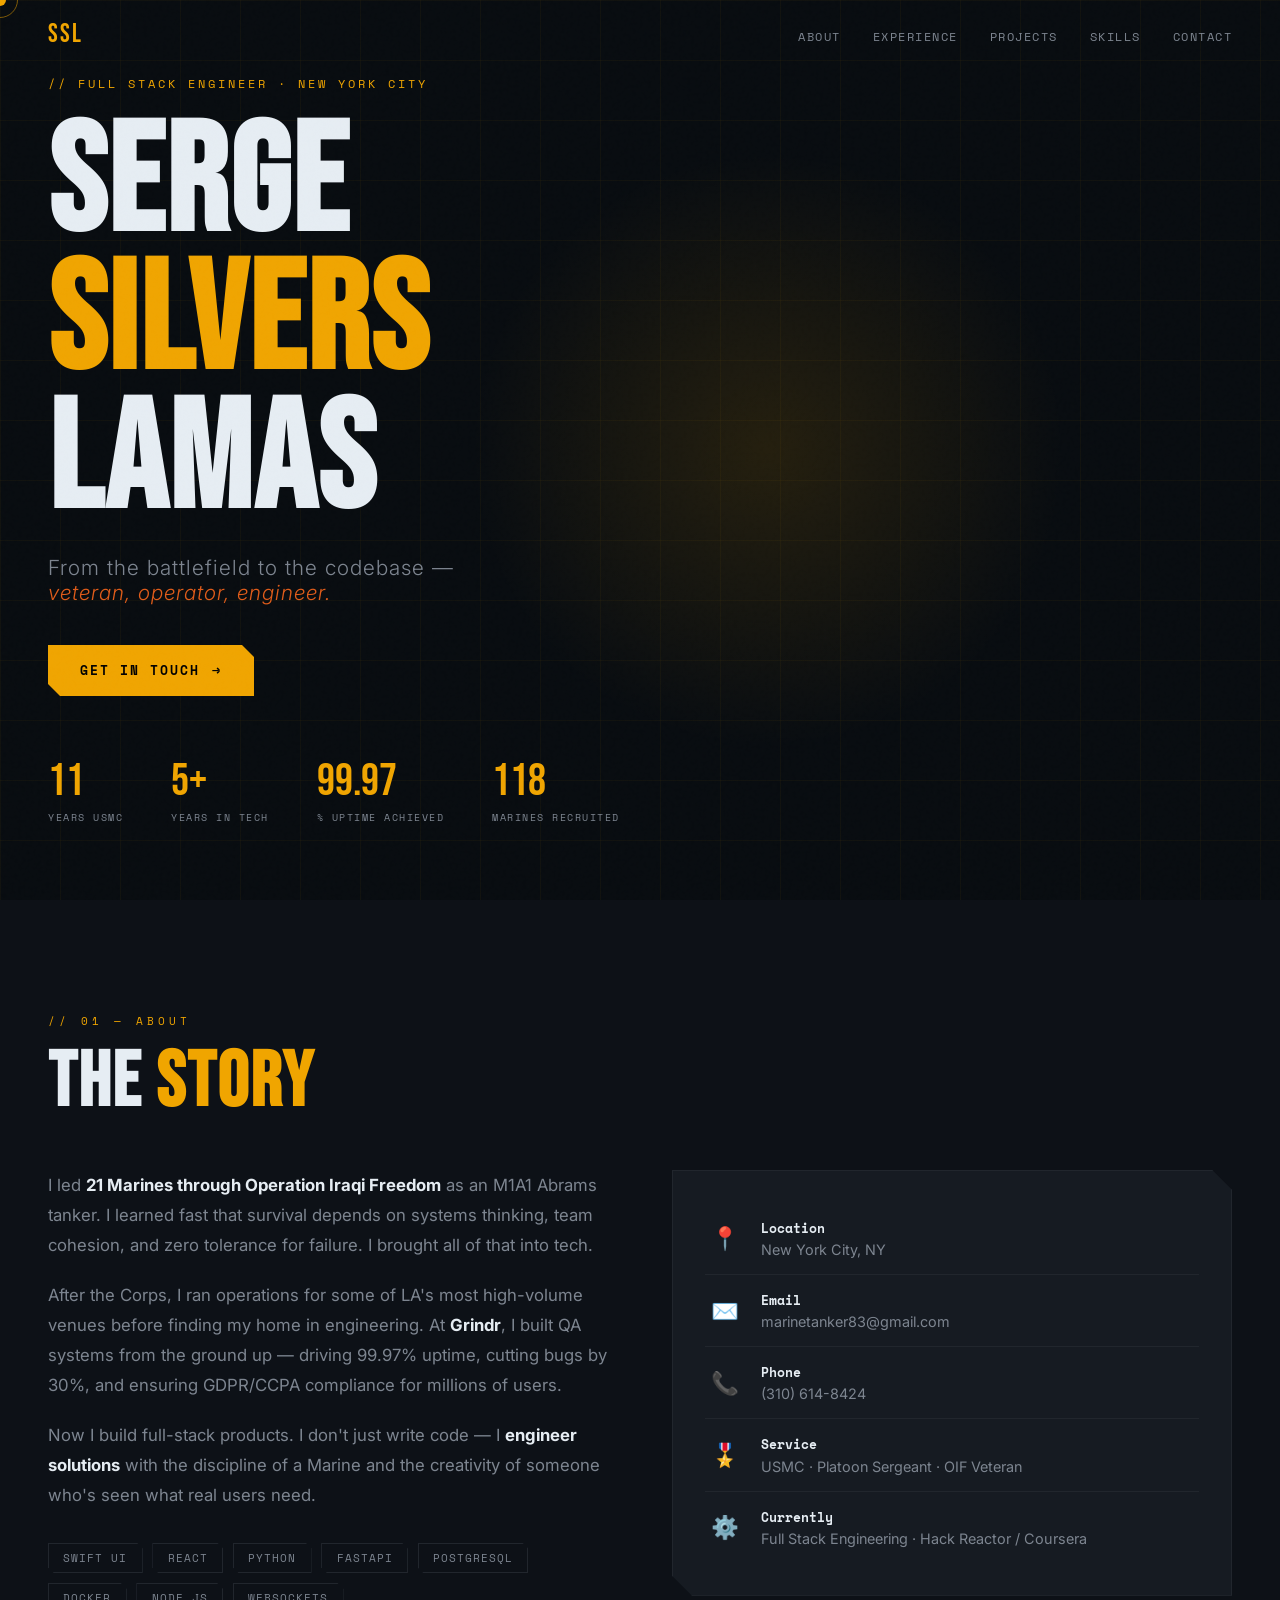
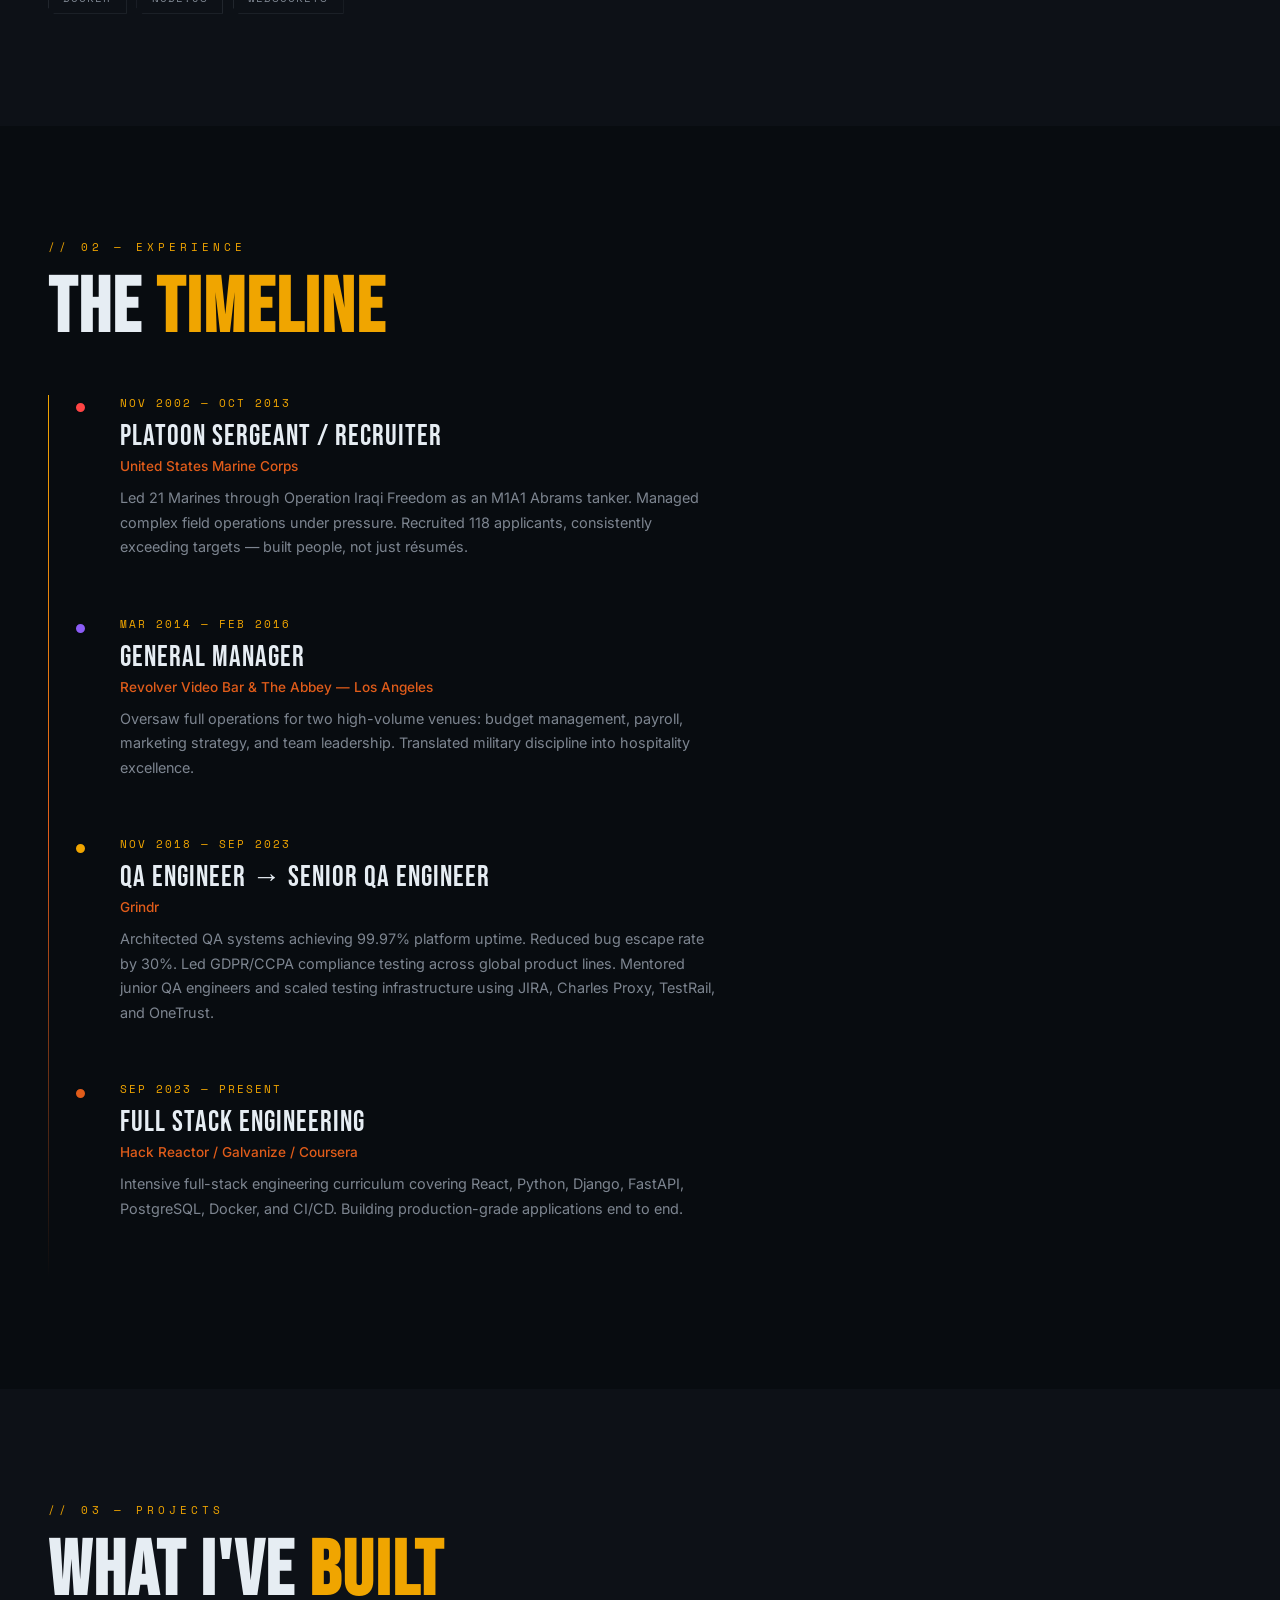
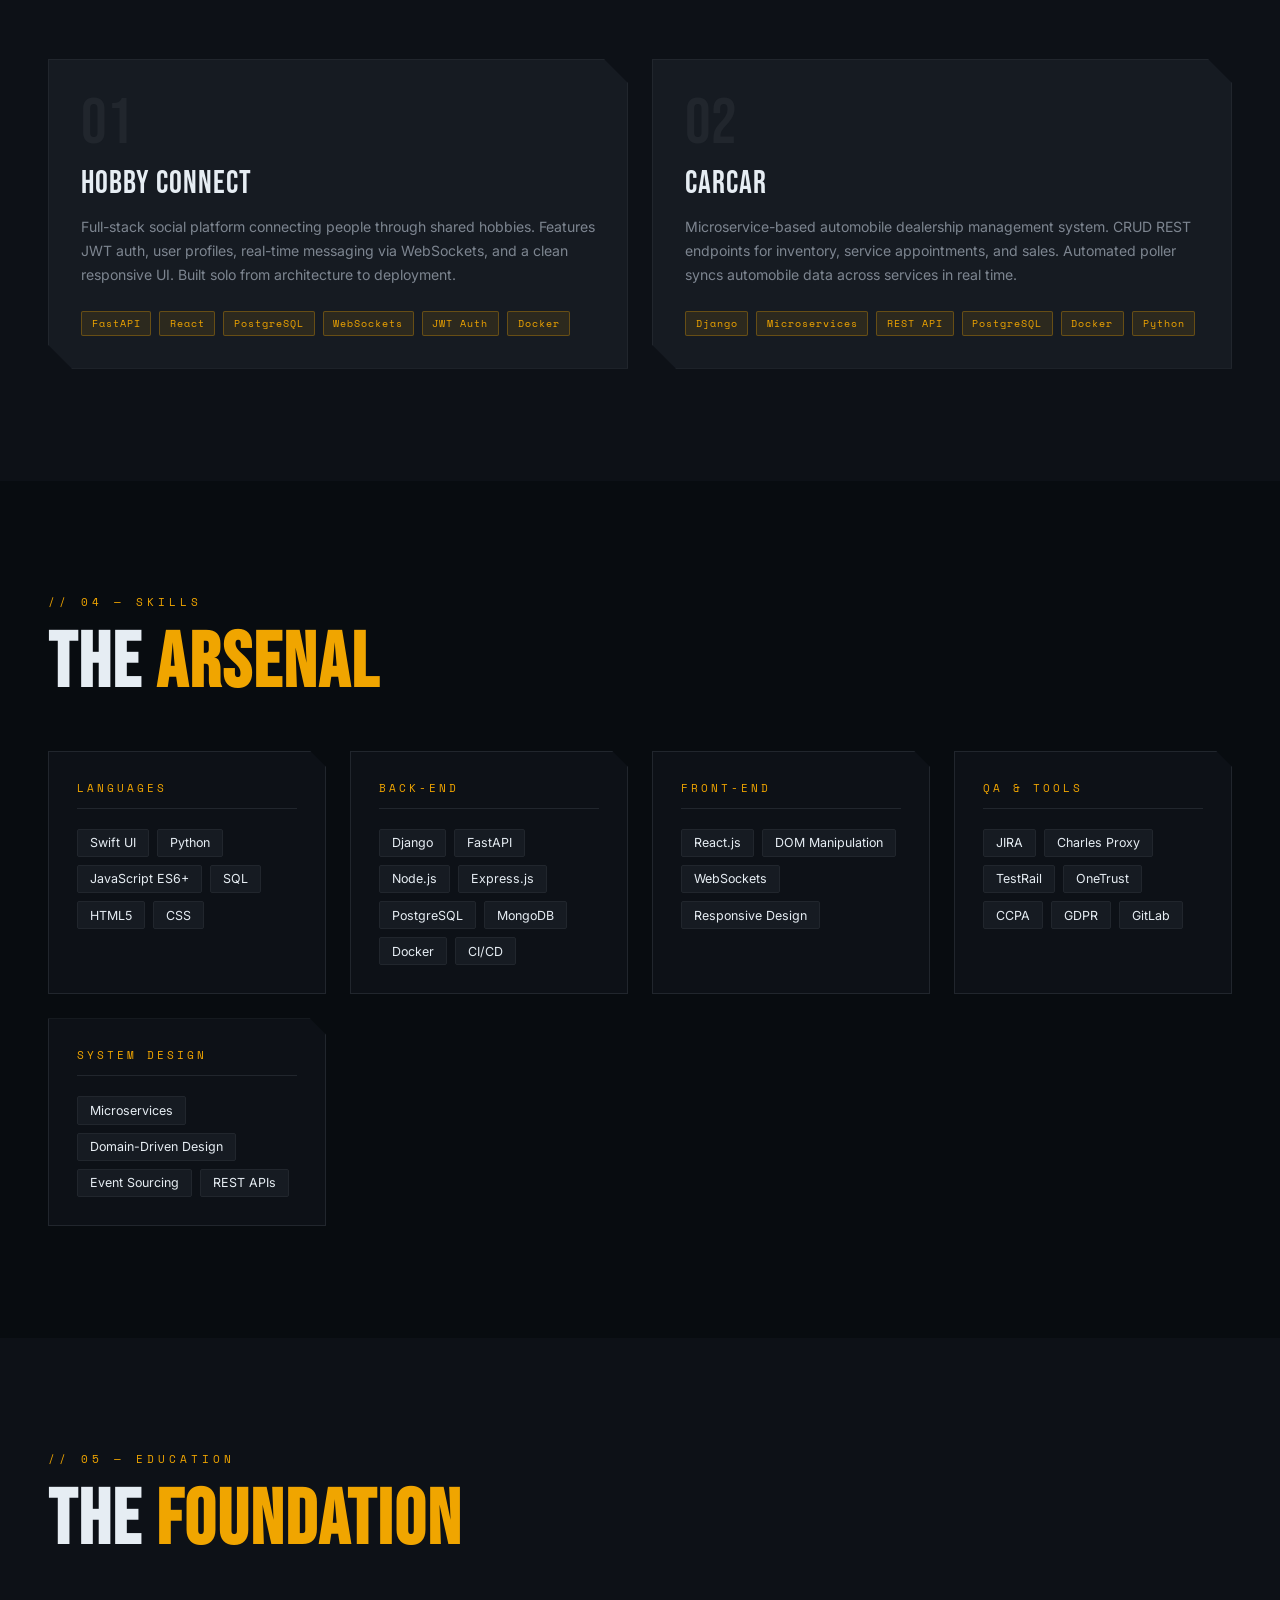
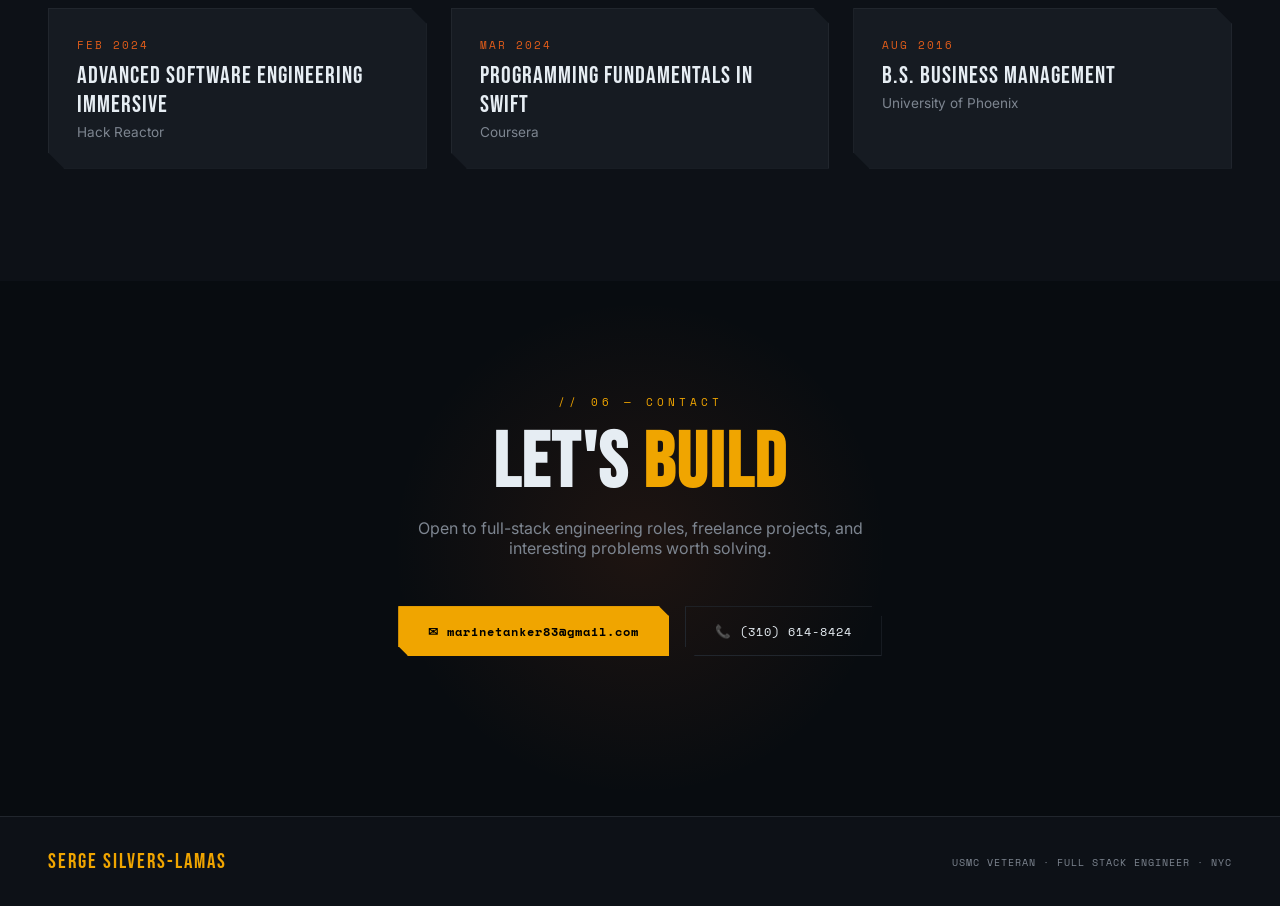
==== index.html @ d07aa12b "add portfolio website" ====
<!DOCTYPE html>
<html lang="en">
<head>
  <meta charset="UTF-8" />
  <meta name="viewport" content="width=device-width, initial-scale=1.0"/>
  <title>Serge Silvers-Lamas — Engineer</title>
  <link href="https://fonts.googleapis.com/css2?family=Bebas+Neue&family=Space+Mono:ital,wght@0,400;0,700;1,400&family=Inter:wght@300;400;500;600&display=swap" rel="stylesheet"/>
  <style>
    *, *::before, *::after { box-sizing: border-box; margin: 0; padding: 0; }

    :root {
      --bg: #080c10;
      --surface: #0d1117;
      --surface2: #161b22;
      --border: #21262d;
      --accent: #f0a500;
      --accent2: #e05c1a;
      --text: #e6edf3;
      --muted: #7d8590;
      --red: #ff4444;
    }

    html { scroll-behavior: smooth; }

    body {
      background: var(--bg);
      color: var(--text);
      font-family: 'Inter', sans-serif;
      overflow-x: hidden;
      cursor: none;
    }

    /* CUSTOM CURSOR */
    .cursor {
      position: fixed;
      width: 12px; height: 12px;
      background: var(--accent);
      border-radius: 50%;
      pointer-events: none;
      z-index: 9999;
      transform: translate(-50%, -50%);
      transition: transform 0.1s, width 0.2s, height 0.2s, background 0.2s;
    }
    .cursor-ring {
      position: fixed;
      width: 36px; height: 36px;
      border: 1px solid var(--accent);
      border-radius: 50%;
      pointer-events: none;
      z-index: 9998;
      transform: translate(-50%, -50%);
      transition: all 0.15s ease;
      opacity: 0.5;
    }

    /* NOISE OVERLAY */
    body::before {
      content: '';
      position: fixed;
      inset: 0;
      background-image: url("data:image/svg+xml,%3Csvg viewBox='0 0 256 256' xmlns='http://www.w3.org/2000/svg'%3E%3Cfilter id='noise'%3E%3CfeTurbulence type='fractalNoise' baseFrequency='0.9' numOctaves='4' stitchTiles='stitch'/%3E%3C/filter%3E%3Crect width='100%25' height='100%25' filter='url(%23noise)' opacity='0.04'/%3E%3C/svg%3E");
      pointer-events: none;
      z-index: 100;
      opacity: 0.4;
    }

    /* NAV */
    nav {
      position: fixed;
      top: 0; left: 0; right: 0;
      z-index: 50;
      padding: 1.2rem 3rem;
      display: flex;
      justify-content: space-between;
      align-items: center;
      border-bottom: 1px solid transparent;
      transition: all 0.3s;
    }
    nav.scrolled {
      background: rgba(8,12,16,0.92);
      border-color: var(--border);
      backdrop-filter: blur(12px);
    }
    .nav-logo {
      font-family: 'Bebas Neue', sans-serif;
      font-size: 1.6rem;
      letter-spacing: 2px;
      color: var(--accent);
    }
    .nav-links { display: flex; gap: 2rem; list-style: none; }
    .nav-links a {
      font-family: 'Space Mono', monospace;
      font-size: 0.72rem;
      color: var(--muted);
      text-decoration: none;
      letter-spacing: 1.5px;
      text-transform: uppercase;
      transition: color 0.2s;
    }
    .nav-links a:hover { color: var(--accent); }

    /* HERO */
    #hero {
      min-height: 100vh;
      display: flex;
      align-items: center;
      position: relative;
      overflow: hidden;
      padding: 0 3rem;
    }

    .hero-grid {
      position: absolute;
      inset: 0;
      background-image:
        linear-gradient(rgba(240,165,0,0.04) 1px, transparent 1px),
        linear-gradient(90deg, rgba(240,165,0,0.04) 1px, transparent 1px);
      background-size: 60px 60px;
    }

    .hero-glow {
      position: absolute;
      width: 600px; height: 600px;
      background: radial-gradient(circle, rgba(240,165,0,0.12) 0%, transparent 70%);
      top: 50%; left: 60%;
      transform: translate(-50%, -50%);
      pointer-events: none;
    }

    .hero-content { position: relative; z-index: 2; max-width: 900px; }

    .hero-tag {
      font-family: 'Space Mono', monospace;
      font-size: 0.72rem;
      color: var(--accent);
      letter-spacing: 3px;
      text-transform: uppercase;
      margin-bottom: 1.5rem;
      opacity: 0;
      animation: fadeUp 0.8s 0.2s forwards;
    }

    h1 {
      font-family: 'Bebas Neue', sans-serif;
      font-size: clamp(5rem, 12vw, 11rem);
      line-height: 0.9;
      letter-spacing: 2px;
      opacity: 0;
      animation: fadeUp 0.8s 0.4s forwards;
    }

    h1 .accent { color: var(--accent); }

    .hero-tagline {
      font-size: clamp(1rem, 2vw, 1.3rem);
      color: var(--muted);
      margin-top: 1.5rem;
      font-weight: 300;
      letter-spacing: 1px;
      max-width: 600px;
      opacity: 0;
      animation: fadeUp 0.8s 0.6s forwards;
    }

    .hero-tagline span { color: var(--accent2); font-style: italic; }

    .hero-cta {
      display: inline-flex;
      align-items: center;
      gap: 0.75rem;
      margin-top: 2.5rem;
      padding: 1rem 2rem;
      background: var(--accent);
      color: #000;
      font-family: 'Space Mono', monospace;
      font-size: 0.8rem;
      font-weight: 700;
      letter-spacing: 2px;
      text-transform: uppercase;
      text-decoration: none;
      clip-path: polygon(0 0, calc(100% - 12px) 0, 100% 12px, 100% 100%, 12px 100%, 0 calc(100% - 12px));
      transition: all 0.2s;
      opacity: 0;
      animation: fadeUp 0.8s 0.8s forwards;
    }
    .hero-cta:hover { background: #fff; transform: translateY(-2px); }

    .hero-stats {
      display: flex;
      gap: 3rem;
      margin-top: 4rem;
      opacity: 0;
      animation: fadeUp 0.8s 1s forwards;
    }
    .stat-num {
      font-family: 'Bebas Neue', sans-serif;
      font-size: 2.8rem;
      color: var(--accent);
      line-height: 1;
    }
    .stat-label {
      font-family: 'Space Mono', monospace;
      font-size: 0.65rem;
      color: var(--muted);
      letter-spacing: 1.5px;
      text-transform: uppercase;
      margin-top: 0.25rem;
    }

    /* SECTIONS */
    section { padding: 7rem 3rem; }
    .section-label {
      font-family: 'Space Mono', monospace;
      font-size: 0.7rem;
      color: var(--accent);
      letter-spacing: 4px;
      text-transform: uppercase;
      margin-bottom: 1rem;
    }
    h2 {
      font-family: 'Bebas Neue', sans-serif;
      font-size: clamp(3rem, 6vw, 5rem);
      letter-spacing: 2px;
      line-height: 1;
      margin-bottom: 3rem;
    }

    /* ABOUT */
    #about { background: var(--surface); }
    .about-grid {
      display: grid;
      grid-template-columns: 1fr 1fr;
      gap: 4rem;
      align-items: start;
    }
    .about-text p {
      font-size: 1.05rem;
      line-height: 1.8;
      color: var(--muted);
      margin-bottom: 1.2rem;
    }
    .about-text p strong { color: var(--text); }
    .about-badges {
      display: flex;
      flex-wrap: wrap;
      gap: 0.6rem;
      margin-top: 2rem;
    }
    .badge {
      padding: 0.4rem 0.9rem;
      border: 1px solid var(--border);
      font-family: 'Space Mono', monospace;
      font-size: 0.68rem;
      color: var(--muted);
      letter-spacing: 1px;
      text-transform: uppercase;
      clip-path: polygon(0 0, calc(100% - 6px) 0, 100% 6px, 100% 100%, 6px 100%, 0 calc(100% - 6px));
      transition: all 0.2s;
    }
    .badge:hover { border-color: var(--accent); color: var(--accent); }

    .about-card {
      background: var(--surface2);
      border: 1px solid var(--border);
      padding: 2rem;
      clip-path: polygon(0 0, calc(100% - 20px) 0, 100% 20px, 100% 100%, 20px 100%, 0 calc(100% - 20px));
    }
    .about-card-item {
      display: flex;
      align-items: center;
      gap: 1rem;
      padding: 1rem 0;
      border-bottom: 1px solid var(--border);
    }
    .about-card-item:last-child { border-bottom: none; }
    .about-card-icon {
      font-size: 1.4rem;
      width: 40px;
      text-align: center;
      flex-shrink: 0;
    }
    .about-card-text { font-size: 0.9rem; color: var(--muted); }
    .about-card-text strong { color: var(--text); display: block; font-size: 0.8rem; margin-bottom: 0.2rem; font-family: 'Space Mono', monospace; }

    /* EXPERIENCE */
    #experience { background: var(--bg); }
    .timeline { position: relative; padding-left: 2rem; }
    .timeline::before {
      content: '';
      position: absolute;
      left: 0; top: 0; bottom: 0;
      width: 1px;
      background: linear-gradient(to bottom, var(--accent), var(--accent2), transparent);
    }
    .timeline-item {
      position: relative;
      padding: 0 0 3.5rem 2.5rem;
      opacity: 0;
      transform: translateX(-20px);
      transition: all 0.6s ease;
    }
    .timeline-item.visible { opacity: 1; transform: translateX(0); }
    .timeline-dot {
      position: absolute;
      left: -6px;
      top: 6px;
      width: 13px; height: 13px;
      background: var(--accent);
      border: 2px solid var(--bg);
      border-radius: 50%;
    }
    .timeline-dot.military { background: var(--red); }
    .timeline-dot.hospitality { background: #8b5cf6; }
    .timeline-dot.tech { background: var(--accent); }
    .timeline-dot.edu { background: var(--accent2); }

    .timeline-date {
      font-family: 'Space Mono', monospace;
      font-size: 0.68rem;
      color: var(--accent);
      letter-spacing: 2px;
      margin-bottom: 0.5rem;
    }
    .timeline-role {
      font-family: 'Bebas Neue', sans-serif;
      font-size: 1.8rem;
      letter-spacing: 1px;
      margin-bottom: 0.25rem;
    }
    .timeline-org {
      font-size: 0.85rem;
      color: var(--accent2);
      font-weight: 500;
      margin-bottom: 0.75rem;
    }
    .timeline-desc {
      font-size: 0.9rem;
      color: var(--muted);
      line-height: 1.7;
      max-width: 600px;
    }

    /* PROJECTS */
    #projects { background: var(--surface); }
    .projects-grid {
      display: grid;
      grid-template-columns: repeat(auto-fit, minmax(340px, 1fr));
      gap: 1.5rem;
    }
    .project-card {
      background: var(--surface2);
      border: 1px solid var(--border);
      padding: 2rem;
      clip-path: polygon(0 0, calc(100% - 24px) 0, 100% 24px, 100% 100%, 24px 100%, 0 calc(100% - 24px));
      transition: all 0.3s;
      opacity: 0;
      transform: translateY(20px);
    }
    .project-card.visible { opacity: 1; transform: translateY(0); }
    .project-card:hover {
      border-color: var(--accent);
      transform: translateY(-4px);
    }
    .project-number {
      font-family: 'Bebas Neue', sans-serif;
      font-size: 4rem;
      color: var(--border);
      line-height: 1;
      margin-bottom: 0.5rem;
    }
    .project-name {
      font-family: 'Bebas Neue', sans-serif;
      font-size: 2rem;
      letter-spacing: 1px;
      margin-bottom: 0.75rem;
    }
    .project-desc {
      font-size: 0.88rem;
      color: var(--muted);
      line-height: 1.7;
      margin-bottom: 1.5rem;
    }
    .tech-badges {
      display: flex;
      flex-wrap: wrap;
      gap: 0.5rem;
    }
    .tech-badge {
      padding: 0.25rem 0.6rem;
      background: rgba(240,165,0,0.1);
      border: 1px solid rgba(240,165,0,0.3);
      color: var(--accent);
      font-family: 'Space Mono', monospace;
      font-size: 0.62rem;
      letter-spacing: 1px;
      border-radius: 2px;
    }

    /* SKILLS */
    #skills { background: var(--bg); }
    .skills-grid {
      display: grid;
      grid-template-columns: repeat(auto-fit, minmax(260px, 1fr));
      gap: 1.5rem;
    }
    .skill-group {
      background: var(--surface);
      border: 1px solid var(--border);
      padding: 1.75rem;
      clip-path: polygon(0 0, calc(100% - 16px) 0, 100% 16px, 100% 100%, 0 100%);
      transition: border-color 0.2s;
    }
    .skill-group:hover { border-color: var(--accent); }
    .skill-group-title {
      font-family: 'Space Mono', monospace;
      font-size: 0.68rem;
      color: var(--accent);
      letter-spacing: 3px;
      text-transform: uppercase;
      margin-bottom: 1.25rem;
      padding-bottom: 0.75rem;
      border-bottom: 1px solid var(--border);
    }
    .skill-list {
      display: flex;
      flex-wrap: wrap;
      gap: 0.5rem;
    }
    .skill-tag {
      padding: 0.35rem 0.75rem;
      background: var(--surface2);
      border: 1px solid var(--border);
      font-size: 0.78rem;
      color: var(--text);
      border-radius: 2px;
      transition: all 0.2s;
    }
    .skill-tag:hover { border-color: var(--accent); color: var(--accent); }

    /* EDUCATION */
    #education { background: var(--surface); }
    .edu-grid {
      display: grid;
      grid-template-columns: repeat(auto-fit, minmax(280px, 1fr));
      gap: 1.5rem;
    }
    .edu-card {
      border: 1px solid var(--border);
      padding: 1.75rem;
      background: var(--surface2);
      transition: all 0.3s;
      clip-path: polygon(0 0, calc(100% - 16px) 0, 100% 16px, 100% 100%, 16px 100%, 0 calc(100% - 16px));
    }
    .edu-card:hover { border-color: var(--accent2); }
    .edu-year {
      font-family: 'Space Mono', monospace;
      font-size: 0.68rem;
      color: var(--accent2);
      letter-spacing: 2px;
      margin-bottom: 0.5rem;
    }
    .edu-degree {
      font-family: 'Bebas Neue', sans-serif;
      font-size: 1.5rem;
      letter-spacing: 1px;
      margin-bottom: 0.3rem;
    }
    .edu-school { font-size: 0.85rem; color: var(--muted); }

    /* CONTACT */
    #contact {
      background: var(--bg);
      text-align: center;
      position: relative;
      overflow: hidden;
    }
    .contact-glow {
      position: absolute;
      width: 500px; height: 500px;
      background: radial-gradient(circle, rgba(224,92,26,0.1) 0%, transparent 70%);
      top: 50%; left: 50%;
      transform: translate(-50%, -50%);
      pointer-events: none;
    }
    #contact h2 { margin-bottom: 1rem; }
    .contact-sub {
      font-size: 1rem;
      color: var(--muted);
      margin-bottom: 3rem;
      max-width: 500px;
      margin-left: auto;
      margin-right: auto;
    }
    .contact-links {
      display: flex;
      justify-content: center;
      flex-wrap: wrap;
      gap: 1rem;
      margin-bottom: 3rem;
    }
    .contact-link {
      display: inline-flex;
      align-items: center;
      gap: 0.6rem;
      padding: 0.9rem 1.8rem;
      border: 1px solid var(--border);
      color: var(--text);
      text-decoration: none;
      font-family: 'Space Mono', monospace;
      font-size: 0.78rem;
      letter-spacing: 1px;
      clip-path: polygon(0 0, calc(100% - 10px) 0, 100% 10px, 100% 100%, 10px 100%, 0 calc(100% - 10px));
      transition: all 0.2s;
    }
    .contact-link:hover {
      border-color: var(--accent);
      color: var(--accent);
      background: rgba(240,165,0,0.05);
    }
    .contact-link.primary {
      background: var(--accent);
      border-color: var(--accent);
      color: #000;
      font-weight: 700;
    }
    .contact-link.primary:hover { background: #fff; border-color: #fff; }

    /* FOOTER */
    footer {
      background: var(--surface);
      border-top: 1px solid var(--border);
      padding: 2rem 3rem;
      display: flex;
      justify-content: space-between;
      align-items: center;
    }
    .footer-logo {
      font-family: 'Bebas Neue', sans-serif;
      font-size: 1.3rem;
      color: var(--accent);
      letter-spacing: 2px;
    }
    .footer-text {
      font-family: 'Space Mono', monospace;
      font-size: 0.65rem;
      color: var(--muted);
      letter-spacing: 1px;
    }

    /* ANIMATIONS */
    @keyframes fadeUp {
      from { opacity: 0; transform: translateY(30px); }
      to { opacity: 1; transform: translateY(0); }
    }

    .fade-in {
      opacity: 0;
      transform: translateY(30px);
      transition: all 0.7s ease;
    }
    .fade-in.visible { opacity: 1; transform: translateY(0); }

    /* MOBILE */
    @media (max-width: 768px) {
      nav { padding: 1rem 1.5rem; }
      .nav-links { display: none; }
      #hero { padding: 0 1.5rem; }
      section { padding: 5rem 1.5rem; }
      .about-grid { grid-template-columns: 1fr; }
      .hero-stats { gap: 2rem; flex-wrap: wrap; }
      footer { flex-direction: column; gap: 1rem; text-align: center; }
      body { cursor: auto; }
      .cursor, .cursor-ring { display: none; }
    }
  </style>
</head>
<body>

<div class="cursor" id="cursor"></div>
<div class="cursor-ring" id="cursorRing"></div>

<!-- NAV -->
<nav id="navbar">
  <div class="nav-logo">SSL</div>
  <ul class="nav-links">
    <li><a href="#about">About</a></li>
    <li><a href="#experience">Experience</a></li>
    <li><a href="#projects">Projects</a></li>
    <li><a href="#skills">Skills</a></li>
    <li><a href="#contact">Contact</a></li>
  </ul>
</nav>

<!-- HERO -->
<section id="hero">
  <div class="hero-grid"></div>
  <div class="hero-glow"></div>
  <div class="hero-content">
    <div class="hero-tag">// Full Stack Engineer · New York City</div>
    <h1>SERGE<br/><span class="accent">SILVERS</span><br/>LAMAS</h1>
    <p class="hero-tagline">From the battlefield to the codebase —<br/><span>veteran, operator, engineer.</span></p>
    <a href="#contact" class="hero-cta">
      <span>Get In Touch</span>
      <span>→</span>
    </a>
    <div class="hero-stats">
      <div>
        <div class="stat-num">11</div>
        <div class="stat-label">Years USMC</div>
      </div>
      <div>
        <div class="stat-num">5+</div>
        <div class="stat-label">Years in Tech</div>
      </div>
      <div>
        <div class="stat-num">99.97</div>
        <div class="stat-label">% Uptime Achieved</div>
      </div>
      <div>
        <div class="stat-num">118</div>
        <div class="stat-label">Marines Recruited</div>
      </div>
    </div>
  </div>
</section>

<!-- ABOUT -->
<section id="about">
  <div class="section-label">// 01 — About</div>
  <h2>The <span style="color:var(--accent)">Story</span></h2>
  <div class="about-grid">
    <div class="about-text fade-in">
      <p>I led <strong>21 Marines through Operation Iraqi Freedom</strong> as an M1A1 Abrams tanker. I learned fast that survival depends on systems thinking, team cohesion, and zero tolerance for failure. I brought all of that into tech.</p>
      <p>After the Corps, I ran operations for some of LA's most high-volume venues before finding my home in engineering. At <strong>Grindr</strong>, I built QA systems from the ground up — driving 99.97% uptime, cutting bugs by 30%, and ensuring GDPR/CCPA compliance for millions of users.</p>
      <p>Now I build full-stack products. I don't just write code — I <strong>engineer solutions</strong> with the discipline of a Marine and the creativity of someone who's seen what real users need.</p>
      <div class="about-badges">
        <span class="badge">Swift UI</span>
        <span class="badge">React</span>
        <span class="badge">Python</span>
        <span class="badge">FastAPI</span>
        <span class="badge">PostgreSQL</span>
        <span class="badge">Docker</span>
        <span class="badge">Node.js</span>
        <span class="badge">WebSockets</span>
      </div>
    </div>
    <div class="about-card fade-in">
      <div class="about-card-item">
        <div class="about-card-icon">📍</div>
        <div class="about-card-text">
          <strong>Location</strong>
          New York City, NY
        </div>
      </div>
      <div class="about-card-item">
        <div class="about-card-icon">✉️</div>
        <div class="about-card-text">
          <strong>Email</strong>
          marinetanker83@gmail.com
        </div>
      </div>
      <div class="about-card-item">
        <div class="about-card-icon">📞</div>
        <div class="about-card-text">
          <strong>Phone</strong>
          (310) 614-8424
        </div>
      </div>
      <div class="about-card-item">
        <div class="about-card-icon">🎖️</div>
        <div class="about-card-text">
          <strong>Service</strong>
          USMC · Platoon Sergeant · OIF Veteran
        </div>
      </div>
      <div class="about-card-item">
        <div class="about-card-icon">⚙️</div>
        <div class="about-card-text">
          <strong>Currently</strong>
          Full Stack Engineering · Hack Reactor / Coursera
        </div>
      </div>
    </div>
  </div>
</section>

<!-- EXPERIENCE -->
<section id="experience">
  <div class="section-label">// 02 — Experience</div>
  <h2>The <span style="color:var(--accent)">Timeline</span></h2>
  <div class="timeline">

    <div class="timeline-item">
      <div class="timeline-dot military"></div>
      <div class="timeline-date">NOV 2002 — OCT 2013</div>
      <div class="timeline-role">Platoon Sergeant / Recruiter</div>
      <div class="timeline-org">United States Marine Corps</div>
      <div class="timeline-desc">Led 21 Marines through Operation Iraqi Freedom as an M1A1 Abrams tanker. Managed complex field operations under pressure. Recruited 118 applicants, consistently exceeding targets — built people, not just résumés.</div>
    </div>

    <div class="timeline-item">
      <div class="timeline-dot hospitality"></div>
      <div class="timeline-date">MAR 2014 — FEB 2016</div>
      <div class="timeline-role">General Manager</div>
      <div class="timeline-org">Revolver Video Bar & The Abbey — Los Angeles</div>
      <div class="timeline-desc">Oversaw full operations for two high-volume venues: budget management, payroll, marketing strategy, and team leadership. Translated military discipline into hospitality excellence.</div>
    </div>

    <div class="timeline-item">
      <div class="timeline-dot tech"></div>
      <div class="timeline-date">NOV 2018 — SEP 2023</div>
      <div class="timeline-role">QA Engineer → Senior QA Engineer</div>
      <div class="timeline-org">Grindr</div>
      <div class="timeline-desc">Architected QA systems achieving 99.97% platform uptime. Reduced bug escape rate by 30%. Led GDPR/CCPA compliance testing across global product lines. Mentored junior QA engineers and scaled testing infrastructure using JIRA, Charles Proxy, TestRail, and OneTrust.</div>
    </div>

    <div class="timeline-item">
      <div class="timeline-dot edu"></div>
      <div class="timeline-date">SEP 2023 — PRESENT</div>
      <div class="timeline-role">Full Stack Engineering</div>
      <div class="timeline-org">Hack Reactor / Galvanize / Coursera</div>
      <div class="timeline-desc">Intensive full-stack engineering curriculum covering React, Python, Django, FastAPI, PostgreSQL, Docker, and CI/CD. Building production-grade applications end to end.</div>
    </div>

  </div>
</section>

<!-- PROJECTS -->
<section id="projects">
  <div class="section-label">// 03 — Projects</div>
  <h2>What I've <span style="color:var(--accent)">Built</span></h2>
  <div class="projects-grid">

    <div class="project-card fade-in">
      <div class="project-number">01</div>
      <div class="project-name">Hobby Connect</div>
      <div class="project-desc">Full-stack social platform connecting people through shared hobbies. Features JWT auth, user profiles, real-time messaging via WebSockets, and a clean responsive UI. Built solo from architecture to deployment.</div>
      <div class="tech-badges">
        <span class="tech-badge">FastAPI</span>
        <span class="tech-badge">React</span>
        <span class="tech-badge">PostgreSQL</span>
        <span class="tech-badge">WebSockets</span>
        <span class="tech-badge">JWT Auth</span>
        <span class="tech-badge">Docker</span>
      </div>
    </div>

    <div class="project-card fade-in">
      <div class="project-number">02</div>
      <div class="project-name">CarCar</div>
      <div class="project-desc">Microservice-based automobile dealership management system. CRUD REST endpoints for inventory, service appointments, and sales. Automated poller syncs automobile data across services in real time.</div>
      <div class="tech-badges">
        <span class="tech-badge">Django</span>
        <span class="tech-badge">Microservices</span>
        <span class="tech-badge">REST API</span>
        <span class="tech-badge">PostgreSQL</span>
        <span class="tech-badge">Docker</span>
        <span class="tech-badge">Python</span>
      </div>
    </div>

  </div>
</section>

<!-- SKILLS -->
<section id="skills">
  <div class="section-label">// 04 — Skills</div>
  <h2>The <span style="color:var(--accent)">Arsenal</span></h2>
  <div class="skills-grid">
    <div class="skill-group fade-in">
      <div class="skill-group-title">Languages</div>
      <div class="skill-list">
        <span class="skill-tag">Swift UI</span>
        <span class="skill-tag">Python</span>
        <span class="skill-tag">JavaScript ES6+</span>
        <span class="skill-tag">SQL</span>
        <span class="skill-tag">HTML5</span>
        <span class="skill-tag">CSS</span>
      </div>
    </div>
    <div class="skill-group fade-in">
      <div class="skill-group-title">Back-End</div>
      <div class="skill-list">
        <span class="skill-tag">Django</span>
        <span class="skill-tag">FastAPI</span>
        <span class="skill-tag">Node.js</span>
        <span class="skill-tag">Express.js</span>
        <span class="skill-tag">PostgreSQL</span>
        <span class="skill-tag">MongoDB</span>
        <span class="skill-tag">Docker</span>
        <span class="skill-tag">CI/CD</span>
      </div>
    </div>
    <div class="skill-group fade-in">
      <div class="skill-group-title">Front-End</div>
      <div class="skill-list">
        <span class="skill-tag">React.js</span>
        <span class="skill-tag">DOM Manipulation</span>
        <span class="skill-tag">WebSockets</span>
        <span class="skill-tag">Responsive Design</span>
      </div>
    </div>
    <div class="skill-group fade-in">
      <div class="skill-group-title">QA & Tools</div>
      <div class="skill-list">
        <span class="skill-tag">JIRA</span>
        <span class="skill-tag">Charles Proxy</span>
        <span class="skill-tag">TestRail</span>
        <span class="skill-tag">OneTrust</span>
        <span class="skill-tag">CCPA</span>
        <span class="skill-tag">GDPR</span>
        <span class="skill-tag">GitLab</span>
      </div>
    </div>
    <div class="skill-group fade-in">
      <div class="skill-group-title">System Design</div>
      <div class="skill-list">
        <span class="skill-tag">Microservices</span>
        <span class="skill-tag">Domain-Driven Design</span>
        <span class="skill-tag">Event Sourcing</span>
        <span class="skill-tag">REST APIs</span>
      </div>
    </div>
  </div>
</section>

<!-- EDUCATION -->
<section id="education">
  <div class="section-label">// 05 — Education</div>
  <h2>The <span style="color:var(--accent)">Foundation</span></h2>
  <div class="edu-grid">
    <div class="edu-card fade-in">
      <div class="edu-year">FEB 2024</div>
      <div class="edu-degree">Advanced Software Engineering Immersive</div>
      <div class="edu-school">Hack Reactor</div>
    </div>
    <div class="edu-card fade-in">
      <div class="edu-year">MAR 2024</div>
      <div class="edu-degree">Programming Fundamentals in Swift</div>
      <div class="edu-school">Coursera</div>
    </div>
    <div class="edu-card fade-in">
      <div class="edu-year">AUG 2016</div>
      <div class="edu-degree">B.S. Business Management</div>
      <div class="edu-school">University of Phoenix</div>
    </div>
  </div>
</section>

<!-- CONTACT -->
<section id="contact">
  <div class="contact-glow"></div>
  <div style="position:relative;z-index:2;">
    <div class="section-label" style="text-align:center">// 06 — Contact</div>
    <h2>Let's <span style="color:var(--accent)">Build</span></h2>
    <p class="contact-sub">Open to full-stack engineering roles, freelance projects, and interesting problems worth solving.</p>
    <div class="contact-links">
      <a href="mailto:marinetanker83@gmail.com" class="contact-link primary">
        ✉ marinetanker83@gmail.com
      </a>
      <a href="tel:3106148424" class="contact-link">
        📞 (310) 614-8424
      </a>
    </div>
  </div>
</section>

<!-- FOOTER -->
<footer>
  <div class="footer-logo">SERGE SILVERS-LAMAS</div>
  <div class="footer-text">USMC VETERAN · FULL STACK ENGINEER · NYC</div>
</footer>

<script>
  // CURSOR
  const cursor = document.getElementById('cursor');
  const ring = document.getElementById('cursorRing');
  let mx = 0, my = 0, rx = 0, ry = 0;
  document.addEventListener('mousemove', e => { mx = e.clientX; my = e.clientY; cursor.style.left = mx + 'px'; cursor.style.top = my + 'px'; });
  function animateRing() { rx += (mx - rx) * 0.12; ry += (my - ry) * 0.12; ring.style.left = rx + 'px'; ring.style.top = ry + 'px'; requestAnimationFrame(animateRing); }
  animateRing();
  document.querySelectorAll('a, button').forEach(el => {
    el.addEventListener('mouseenter', () => { cursor.style.width = '6px'; cursor.style.height = '6px'; ring.style.width = '50px'; ring.style.height = '50px'; });
    el.addEventListener('mouseleave', () => { cursor.style.width = '12px'; cursor.style.height = '12px'; ring.style.width = '36px'; ring.style.height = '36px'; });
  });

  // NAV SCROLL
  window.addEventListener('scroll', () => {
    document.getElementById('navbar').classList.toggle('scrolled', window.scrollY > 50);
  });

  // INTERSECTION OBSERVER
  const observer = new IntersectionObserver(entries => {
    entries.forEach(e => { if (e.isIntersecting) e.target.classList.add('visible'); });
  }, { threshold: 0.1 });

  document.querySelectorAll('.fade-in, .timeline-item, .project-card').forEach(el => observer.observe(el));
</script>
</body>
</html>
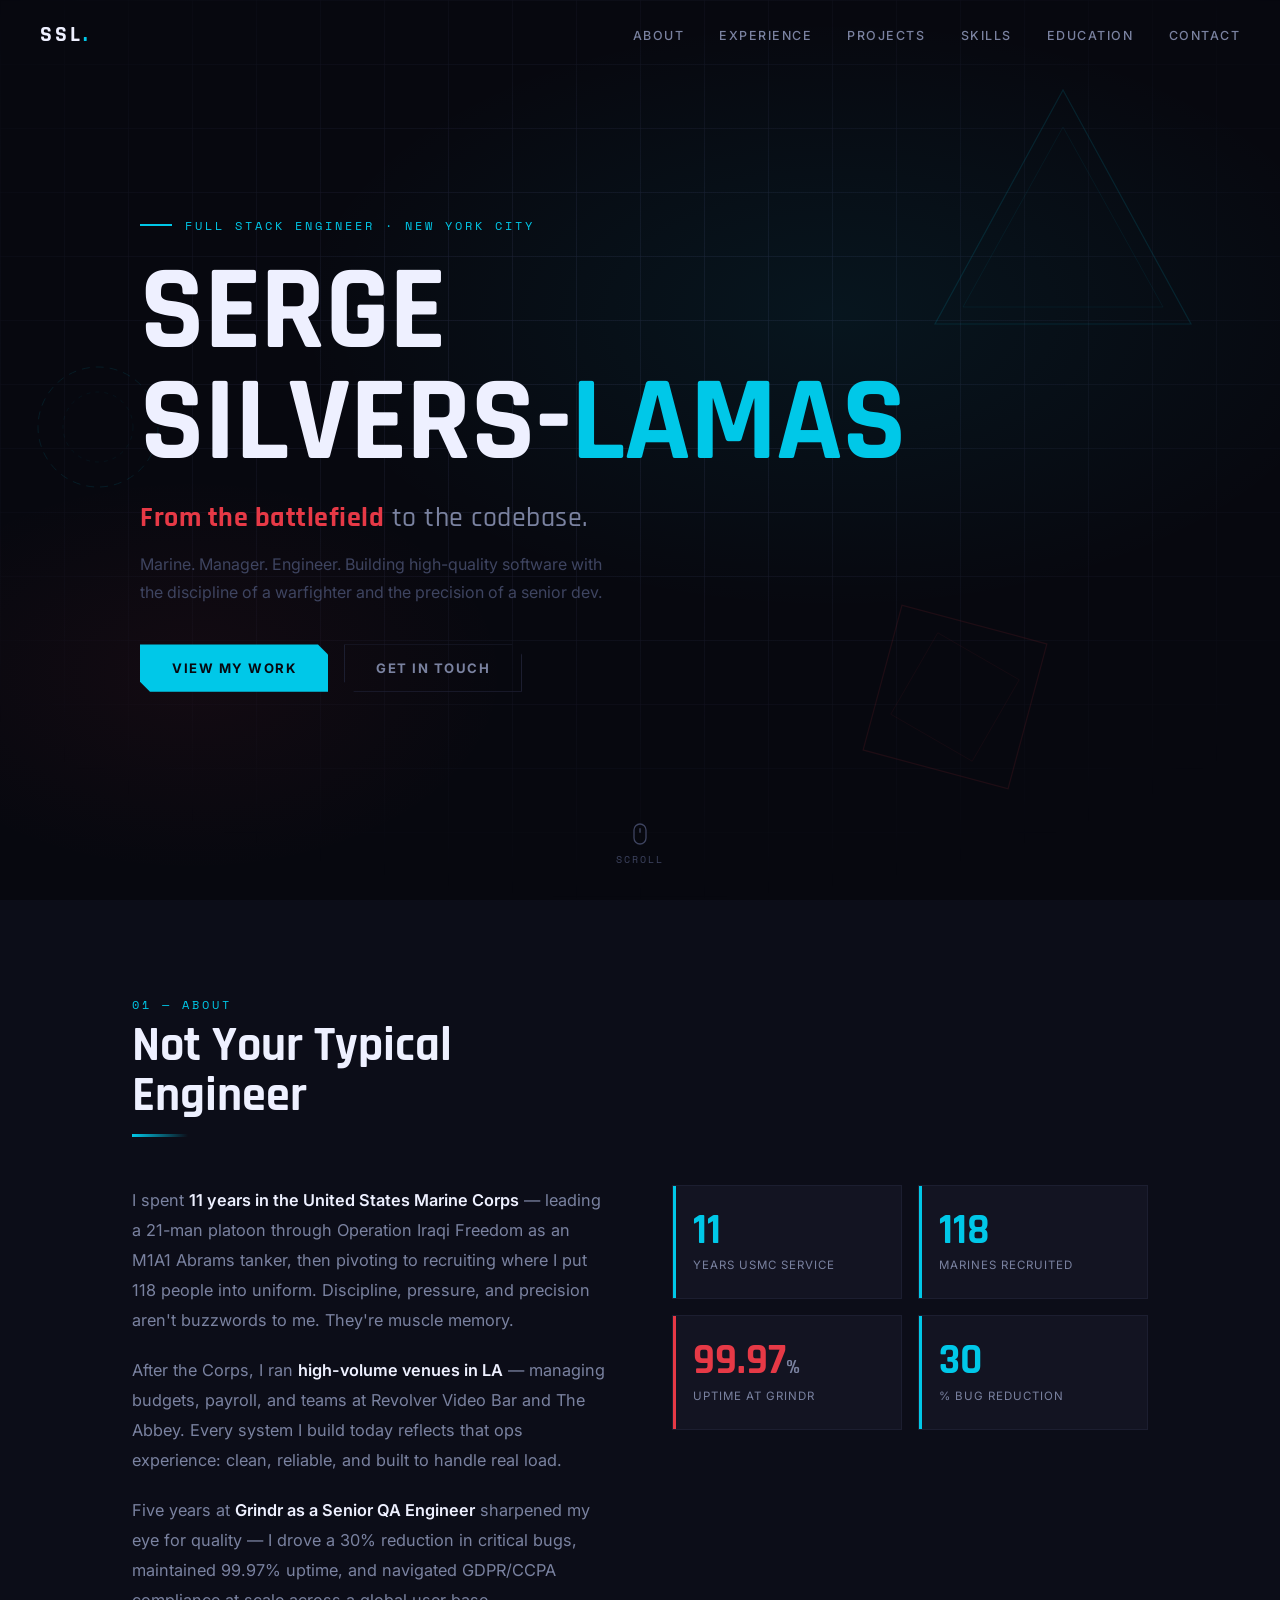
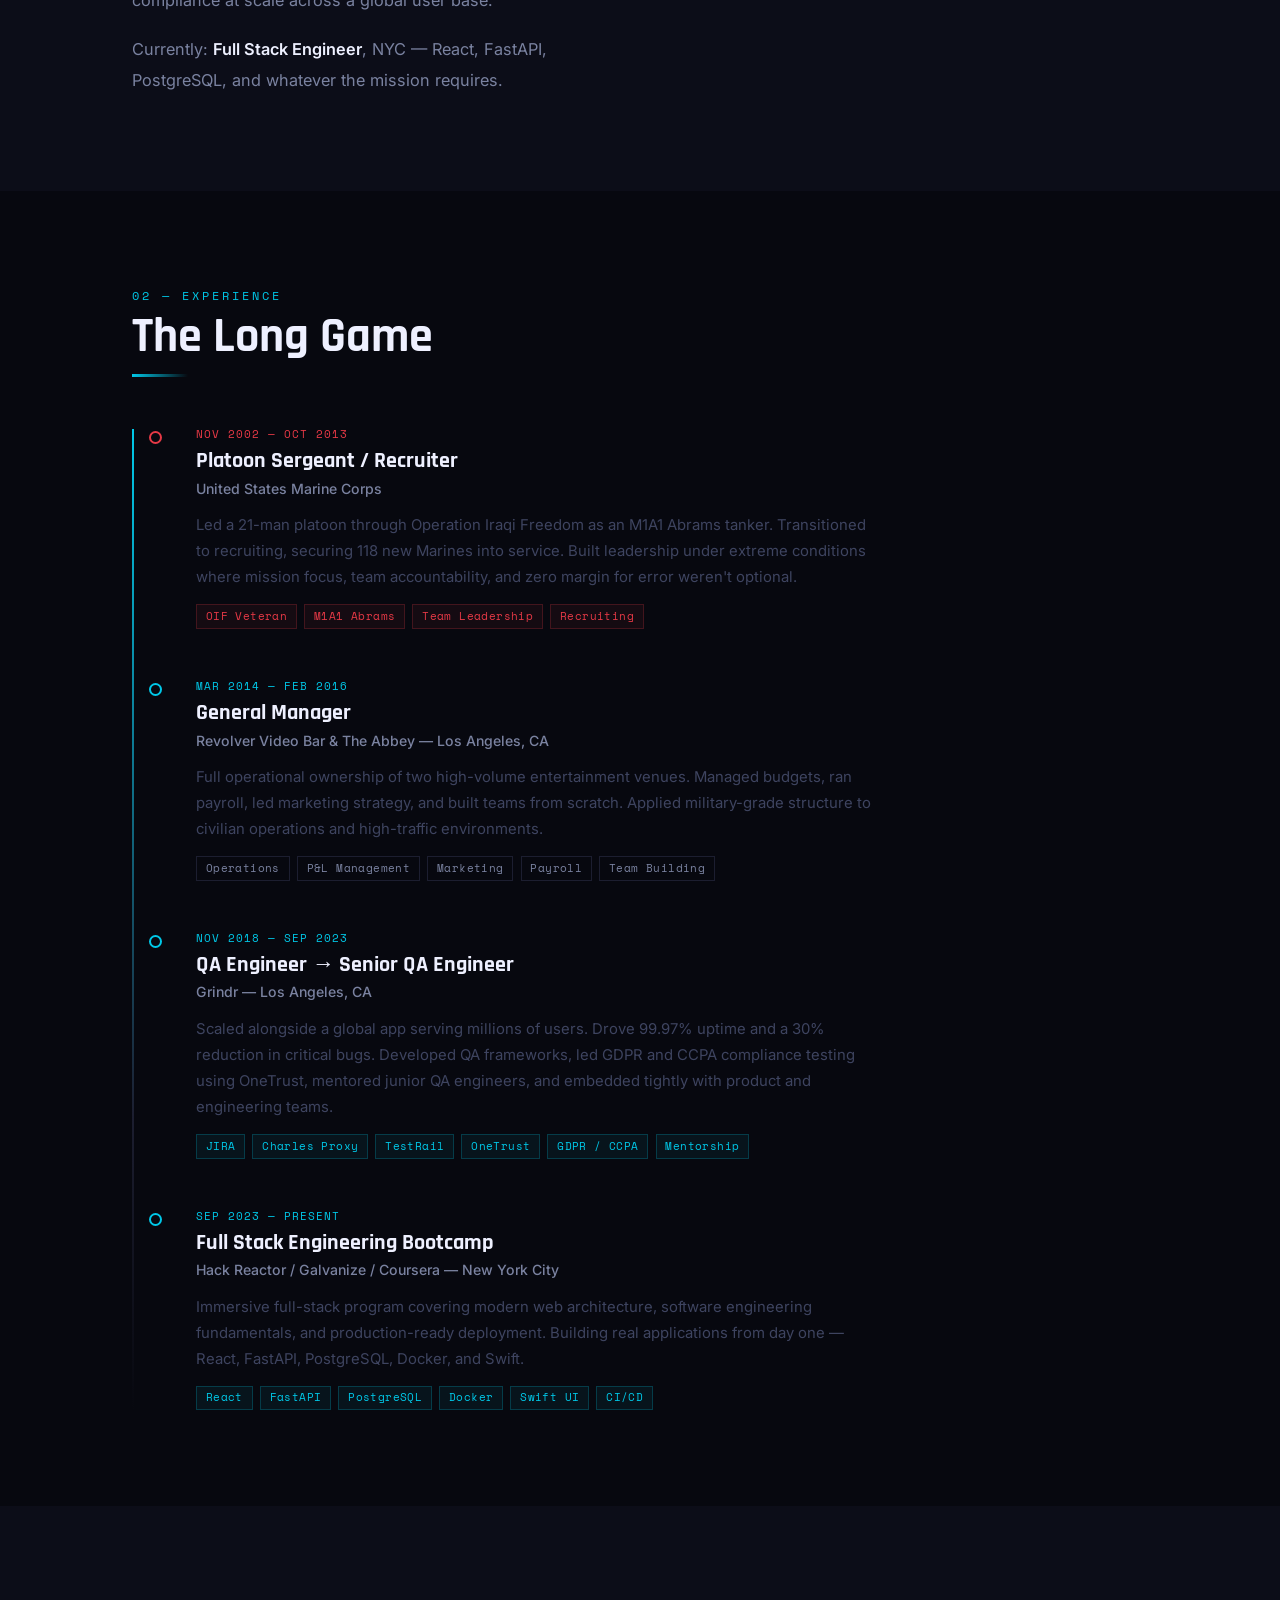
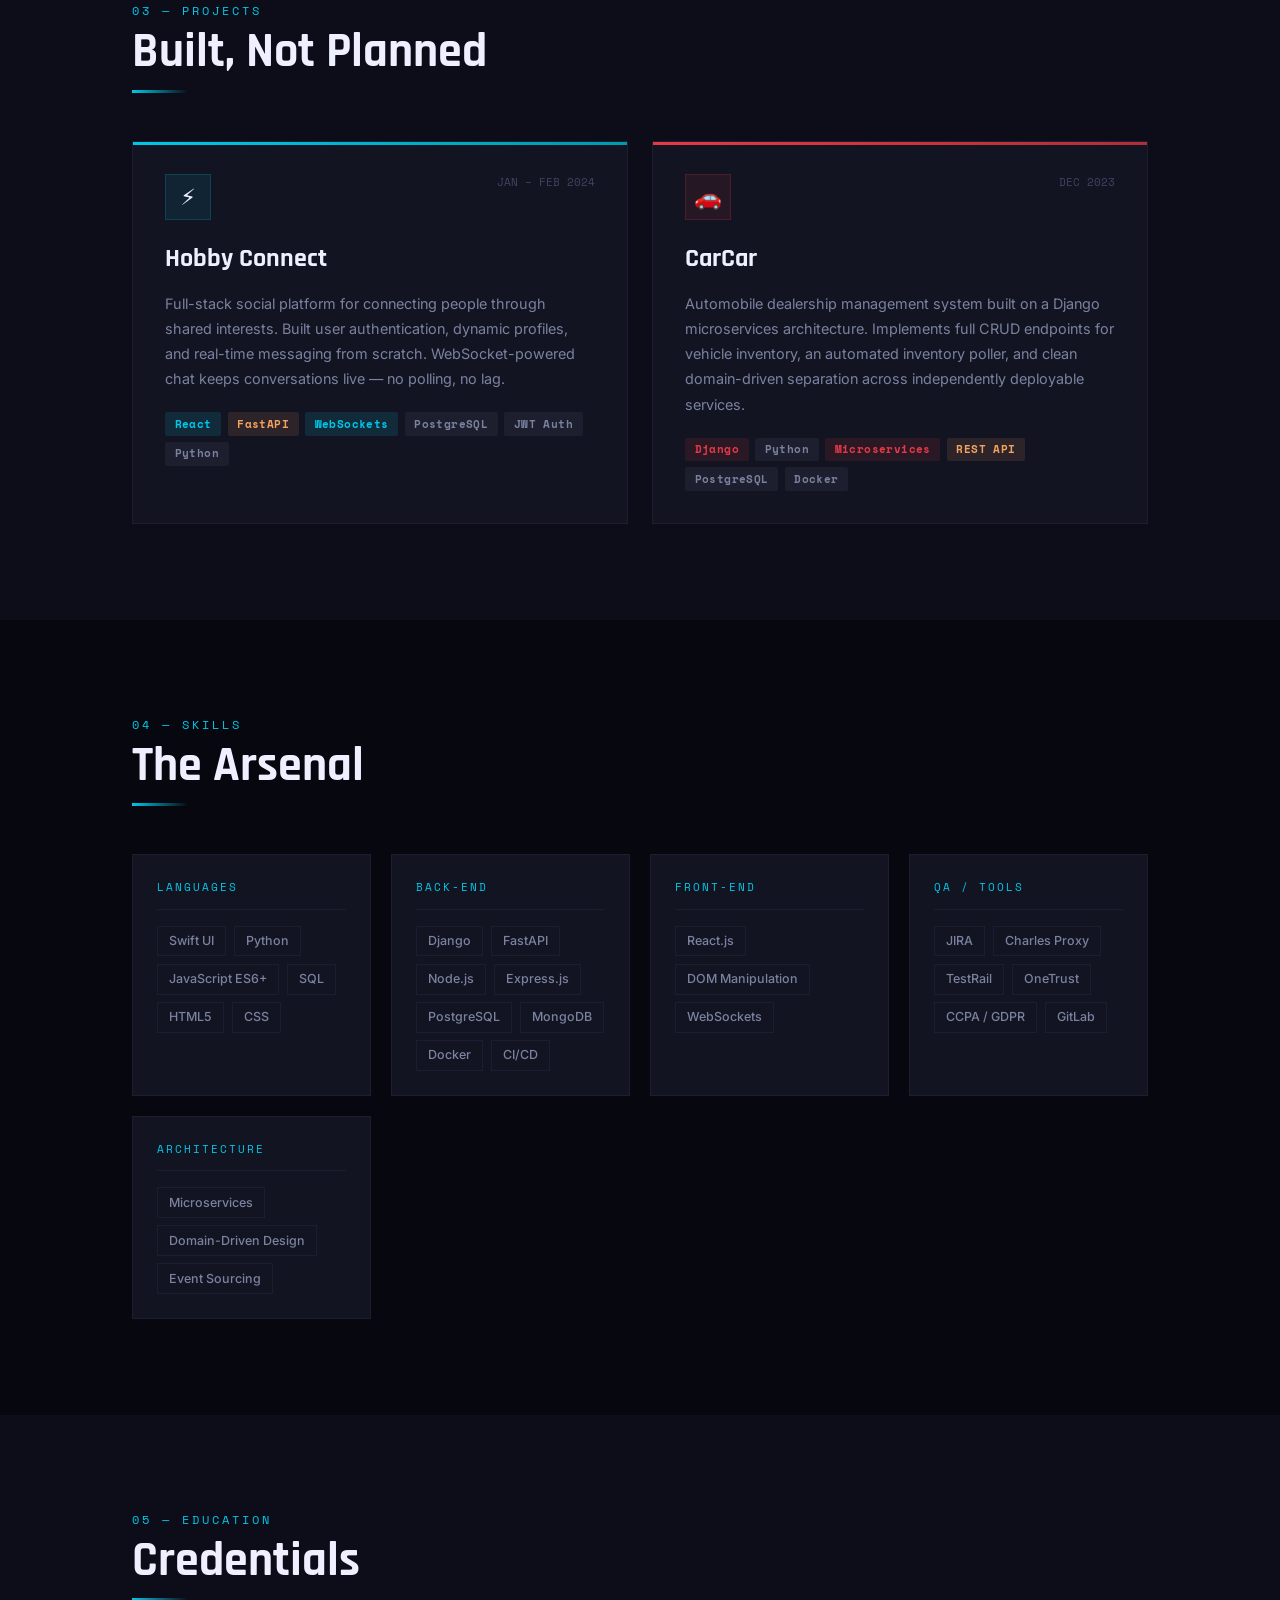
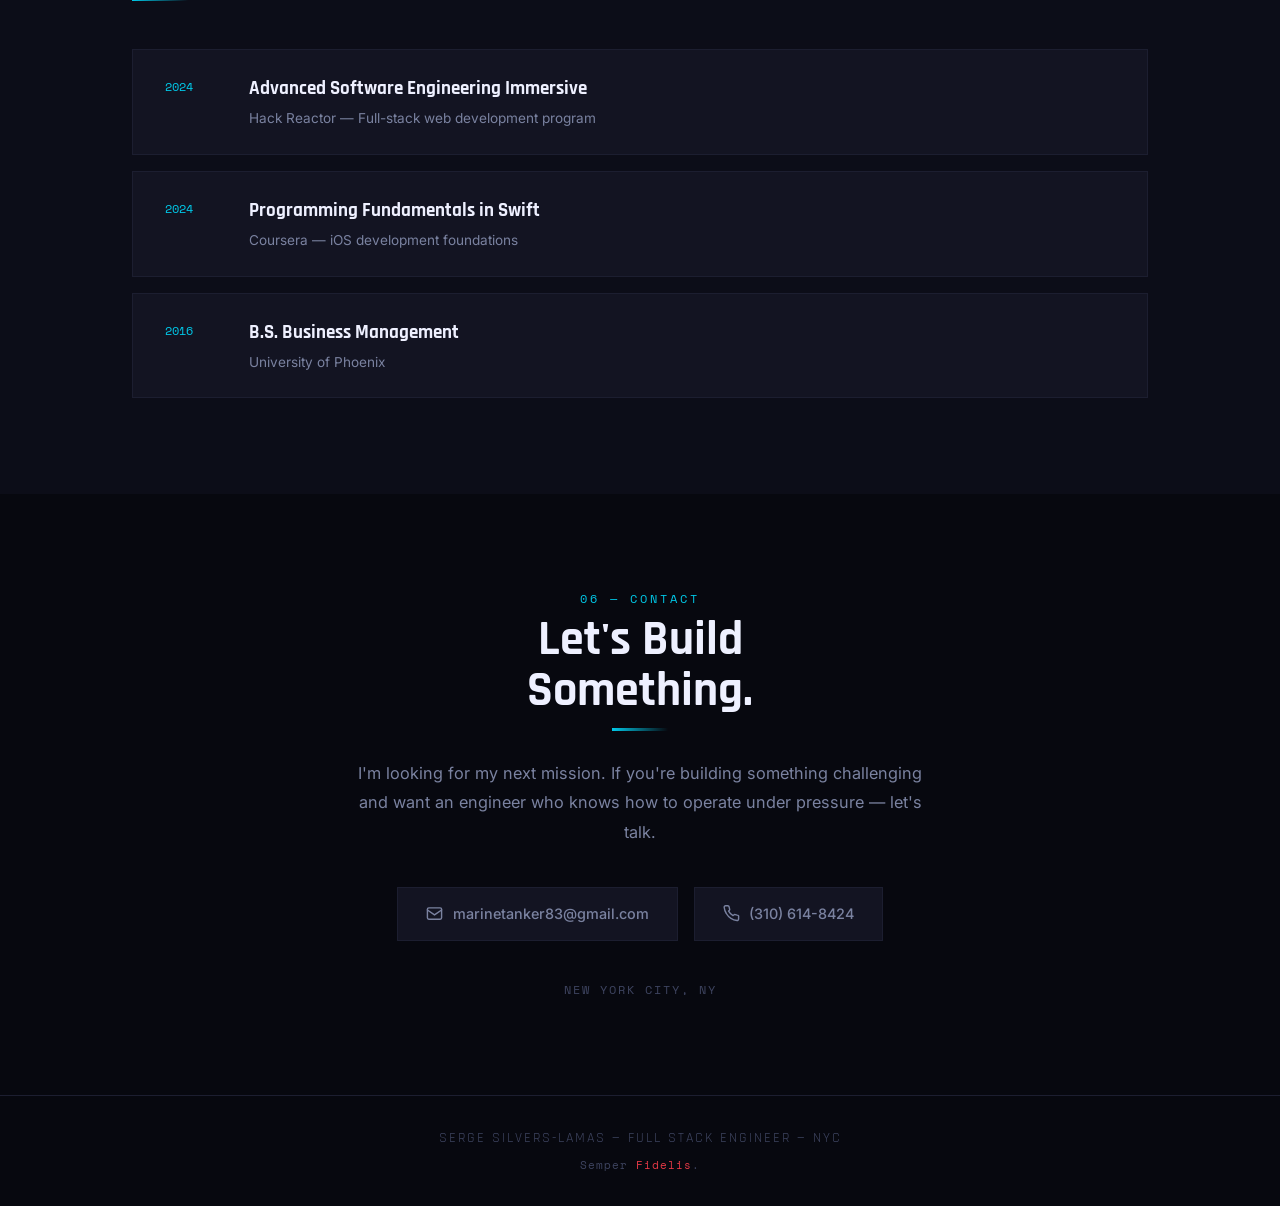
==== commit 8f2a84f6: "Add complete personal portfolio website as single HTML file Full production-ready portfolio for Serg" ====
--- a/index.html
+++ b/index.html
@@ -2,22 +2,30 @@
 <html lang="en">
 <head>
   <meta charset="UTF-8" />
-  <meta name="viewport" content="width=device-width, initial-scale=1.0"/>
-  <title>Serge Silvers-Lamas — Engineer</title>
-  <link href="https://fonts.googleapis.com/css2?family=Bebas+Neue&family=Space+Mono:ital,wght@0,400;0,700;1,400&family=Inter:wght@300;400;500;600&display=swap" rel="stylesheet"/>
+  <meta name="viewport" content="width=device-width, initial-scale=1.0" />
+  <title>Serge Silvers-Lamas | Full Stack Engineer</title>
   <style>
+    @import url('https://fonts.googleapis.com/css2?family=Rajdhani:wght@400;500;600;700&family=Inter:wght@300;400;500;600&family=Space+Mono:wght@400;700&display=swap');
+
+    /* ============================================================
+       CSS RESET & ROOT VARIABLES
+    ============================================================ */
     *, *::before, *::after { box-sizing: border-box; margin: 0; padding: 0; }
 
     :root {
-      --bg: #080c10;
-      --surface: #0d1117;
-      --surface2: #161b22;
-      --border: #21262d;
-      --accent: #f0a500;
-      --accent2: #e05c1a;
-      --text: #e6edf3;
-      --muted: #7d8590;
-      --red: #ff4444;
+      --bg:         #07080f;
+      --bg2:        #0c0d18;
+      --bg3:        #10111c;
+      --card:       #131422;
+      --border:     #1c1e30;
+      --blue:       #00c8e8;
+      --blue-dim:   #0099b0;
+      --red:        #e63946;
+      --red-dim:    #b02e38;
+      --gold:       #f4a261;
+      --text:       #eef0ff;
+      --text2:      #7a82a0;
+      --text3:      #3e4460;
     }
 
     html { scroll-behavior: smooth; }
@@ -25,876 +33,1260 @@
     body {
       background: var(--bg);
       color: var(--text);
-      font-family: 'Inter', sans-serif;
+      font-family: 'Inter', system-ui, sans-serif;
+      line-height: 1.6;
       overflow-x: hidden;
-      cursor: none;
-    }
-
-    /* CUSTOM CURSOR */
-    .cursor {
-      position: fixed;
-      width: 12px; height: 12px;
-      background: var(--accent);
-      border-radius: 50%;
-      pointer-events: none;
-      z-index: 9999;
-      transform: translate(-50%, -50%);
-      transition: transform 0.1s, width 0.2s, height 0.2s, background 0.2s;
-    }
-    .cursor-ring {
-      position: fixed;
-      width: 36px; height: 36px;
-      border: 1px solid var(--accent);
-      border-radius: 50%;
-      pointer-events: none;
-      z-index: 9998;
-      transform: translate(-50%, -50%);
-      transition: all 0.15s ease;
-      opacity: 0.5;
-    }
-
-    /* NOISE OVERLAY */
-    body::before {
-      content: '';
-      position: fixed;
-      inset: 0;
-      background-image: url("data:image/svg+xml,%3Csvg viewBox='0 0 256 256' xmlns='http://www.w3.org/2000/svg'%3E%3Cfilter id='noise'%3E%3CfeTurbulence type='fractalNoise' baseFrequency='0.9' numOctaves='4' stitchTiles='stitch'/%3E%3C/filter%3E%3Crect width='100%25' height='100%25' filter='url(%23noise)' opacity='0.04'/%3E%3C/svg%3E");
-      pointer-events: none;
-      z-index: 100;
-      opacity: 0.4;
-    }
-
-    /* NAV */
-    nav {
+    }
+
+    ::-webkit-scrollbar            { width: 5px; }
+    ::-webkit-scrollbar-track      { background: var(--bg); }
+    ::-webkit-scrollbar-thumb      { background: var(--blue-dim); border-radius: 3px; }
+
+    /* ============================================================
+       SHARED SECTION LAYOUT
+    ============================================================ */
+    .section-wrap {
+      max-width: 1080px;
+      margin: 0 auto;
+      padding: 6rem 2rem;
+    }
+
+    .section-label {
+      font-family: 'Space Mono', monospace;
+      font-size: 0.72rem;
+      color: var(--blue);
+      letter-spacing: 3px;
+      text-transform: uppercase;
+      margin-bottom: 0.4rem;
+    }
+
+    .section-title {
+      font-family: 'Rajdhani', sans-serif;
+      font-size: clamp(2rem, 5vw, 3rem);
+      font-weight: 700;
+      line-height: 1.05;
+      color: var(--text);
+      margin-bottom: 0.75rem;
+    }
+
+    .section-rule {
+      width: 56px;
+      height: 3px;
+      background: linear-gradient(90deg, var(--blue), transparent);
+      margin-bottom: 3rem;
+    }
+
+    /* ============================================================
+       FADE-IN ANIMATION (driven by JS IntersectionObserver)
+    ============================================================ */
+    .fade-in {
+      opacity: 0;
+      transform: translateY(28px);
+      transition: opacity 0.65s ease, transform 0.65s ease;
+    }
+    .fade-in.visible {
+      opacity: 1;
+      transform: translateY(0);
+    }
+
+    /* ============================================================
+       NAVIGATION
+    ============================================================ */
+    #navbar {
       position: fixed;
       top: 0; left: 0; right: 0;
-      z-index: 50;
-      padding: 1.2rem 3rem;
+      z-index: 1000;
       display: flex;
       justify-content: space-between;
       align-items: center;
-      border-bottom: 1px solid transparent;
-      transition: all 0.3s;
-    }
-    nav.scrolled {
-      background: rgba(8,12,16,0.92);
-      border-color: var(--border);
-      backdrop-filter: blur(12px);
-    }
+      padding: 1.1rem 2.5rem;
+      transition: background 0.35s, border-color 0.35s, backdrop-filter 0.35s;
+    }
+
+    #navbar.scrolled {
+      background: rgba(7, 8, 15, 0.88);
+      backdrop-filter: blur(14px);
+      -webkit-backdrop-filter: blur(14px);
+      border-bottom: 1px solid var(--border);
+    }
+
     .nav-logo {
-      font-family: 'Bebas Neue', sans-serif;
-      font-size: 1.6rem;
-      letter-spacing: 2px;
-      color: var(--accent);
-    }
-    .nav-links { display: flex; gap: 2rem; list-style: none; }
+      font-family: 'Rajdhani', sans-serif;
+      font-size: 1.35rem;
+      font-weight: 700;
+      letter-spacing: 3px;
+      color: var(--text);
+      text-decoration: none;
+      text-transform: uppercase;
+    }
+    .nav-logo span { color: var(--blue); }
+
+    .nav-links {
+      display: flex;
+      gap: 2.2rem;
+      list-style: none;
+    }
     .nav-links a {
-      font-family: 'Space Mono', monospace;
-      font-size: 0.72rem;
-      color: var(--muted);
+      color: var(--text2);
       text-decoration: none;
+      font-size: 0.78rem;
+      font-weight: 500;
       letter-spacing: 1.5px;
       text-transform: uppercase;
       transition: color 0.2s;
     }
-    .nav-links a:hover { color: var(--accent); }
-
-    /* HERO */
+    .nav-links a:hover,
+    .nav-links a.active { color: var(--blue); }
+
+    /* Hamburger */
+    .nav-burger {
+      display: none;
+      flex-direction: column;
+      gap: 5px;
+      cursor: pointer;
+      z-index: 1001;
+      padding: 4px;
+    }
+    .nav-burger span {
+      display: block;
+      width: 22px;
+      height: 2px;
+      background: var(--text);
+      border-radius: 2px;
+      transition: transform 0.3s, opacity 0.3s;
+    }
+    .nav-burger.open span:nth-child(1) { transform: translateY(7px) rotate(45deg); }
+    .nav-burger.open span:nth-child(2) { opacity: 0; }
+    .nav-burger.open span:nth-child(3) { transform: translateY(-7px) rotate(-45deg); }
+
+    /* Mobile drawer */
+    @media (max-width: 768px) {
+      .nav-burger { display: flex; }
+
+      .nav-links {
+        position: fixed;
+        top: 0; right: 0;
+        height: 100vh;
+        width: 240px;
+        background: var(--bg2);
+        border-left: 1px solid var(--border);
+        flex-direction: column;
+        justify-content: center;
+        gap: 2.5rem;
+        padding: 2rem;
+        transform: translateX(100%);
+        transition: transform 0.3s ease;
+        z-index: 1000;
+      }
+      .nav-links.open { transform: translateX(0); }
+      .nav-links a { font-size: 1rem; }
+
+      .section-wrap { padding: 4rem 1.5rem; }
+    }
+
+    /* ============================================================
+       HERO
+    ============================================================ */
     #hero {
+      position: relative;
       min-height: 100vh;
       display: flex;
       align-items: center;
-      position: relative;
       overflow: hidden;
-      padding: 0 3rem;
-    }
-
-    .hero-grid {
+    }
+
+    /* Subtle grid overlay */
+    #hero::before {
+      content: '';
       position: absolute;
       inset: 0;
       background-image:
-        linear-gradient(rgba(240,165,0,0.04) 1px, transparent 1px),
-        linear-gradient(90deg, rgba(240,165,0,0.04) 1px, transparent 1px);
-      background-size: 60px 60px;
-    }
-
+        linear-gradient(rgba(28,30,48,0.55) 1px, transparent 1px),
+        linear-gradient(90deg, rgba(28,30,48,0.55) 1px, transparent 1px);
+      background-size: 64px 64px;
+      mask-image: radial-gradient(ellipse 90% 80% at 50% 40%, black 20%, transparent 75%);
+      pointer-events: none;
+    }
+
+    /* Radial glow blobs */
     .hero-glow {
       position: absolute;
-      width: 600px; height: 600px;
-      background: radial-gradient(circle, rgba(240,165,0,0.12) 0%, transparent 70%);
-      top: 50%; left: 60%;
-      transform: translate(-50%, -50%);
+      inset: 0;
+      background:
+        radial-gradient(ellipse 70% 55% at 65% 35%, rgba(0,200,232,0.07) 0%, transparent 60%),
+        radial-gradient(ellipse 45% 40% at 15% 75%, rgba(230,57,70,0.055) 0%, transparent 55%);
       pointer-events: none;
     }
 
-    .hero-content { position: relative; z-index: 2; max-width: 900px; }
-
-    .hero-tag {
+    /* Decorative SVG shapes */
+    .hero-deco {
+      position: absolute;
+      pointer-events: none;
+    }
+
+    .hero-content {
+      position: relative;
+      z-index: 2;
+      max-width: 1080px;
+      margin: 0 auto;
+      padding: 0 2.5rem;
+      width: 100%;
+    }
+
+    .hero-eyebrow {
+      display: inline-flex;
+      align-items: center;
+      gap: 0.8rem;
       font-family: 'Space Mono', monospace;
-      font-size: 0.72rem;
-      color: var(--accent);
+      font-size: 0.75rem;
+      color: var(--blue);
       letter-spacing: 3px;
       text-transform: uppercase;
-      margin-bottom: 1.5rem;
-      opacity: 0;
-      animation: fadeUp 0.8s 0.2s forwards;
-    }
-
-    h1 {
-      font-family: 'Bebas Neue', sans-serif;
-      font-size: clamp(5rem, 12vw, 11rem);
-      line-height: 0.9;
-      letter-spacing: 2px;
-      opacity: 0;
-      animation: fadeUp 0.8s 0.4s forwards;
-    }
-
-    h1 .accent { color: var(--accent); }
+      margin-bottom: 1.4rem;
+    }
+    .hero-eyebrow::before {
+      content: '';
+      display: inline-block;
+      width: 32px;
+      height: 2px;
+      background: var(--blue);
+      flex-shrink: 0;
+    }
+
+    .hero-name {
+      font-family: 'Rajdhani', sans-serif;
+      font-size: clamp(3.8rem, 10vw, 7.5rem);
+      font-weight: 700;
+      line-height: 0.92;
+      letter-spacing: -1px;
+      color: var(--text);
+      margin-bottom: 1.1rem;
+    }
+    .hero-name .accent { color: var(--blue); }
 
     .hero-tagline {
-      font-size: clamp(1rem, 2vw, 1.3rem);
-      color: var(--muted);
-      margin-top: 1.5rem;
-      font-weight: 300;
-      letter-spacing: 1px;
-      max-width: 600px;
-      opacity: 0;
-      animation: fadeUp 0.8s 0.6s forwards;
-    }
-
-    .hero-tagline span { color: var(--accent2); font-style: italic; }
-
-    .hero-cta {
+      font-family: 'Rajdhani', sans-serif;
+      font-size: clamp(1.2rem, 3vw, 1.75rem);
+      font-weight: 500;
+      color: var(--text2);
+      letter-spacing: 0.5px;
+      margin-bottom: 0.6rem;
+    }
+    .hero-tagline .hl { color: var(--red); font-weight: 700; }
+
+    .hero-sub {
+      font-size: 1rem;
+      color: var(--text3);
+      max-width: 480px;
+      line-height: 1.75;
+      margin-bottom: 2.4rem;
+    }
+
+    .hero-ctas {
+      display: flex;
+      gap: 1rem;
+      flex-wrap: wrap;
+    }
+
+    /* Buttons */
+    .btn {
       display: inline-flex;
       align-items: center;
-      gap: 0.75rem;
-      margin-top: 2.5rem;
-      padding: 1rem 2rem;
-      background: var(--accent);
-      color: #000;
+      gap: 0.5rem;
+      padding: 0.82rem 2rem;
+      font-size: 0.82rem;
+      font-weight: 700;
+      letter-spacing: 1.5px;
+      text-transform: uppercase;
+      text-decoration: none;
+      border: none;
+      cursor: pointer;
+      transition: transform 0.2s, background 0.2s, color 0.2s, border-color 0.2s;
+      /* clipped corner */
+      clip-path: polygon(0 0, calc(100% - 10px) 0, 100% 10px, 100% 100%, 10px 100%, 0 calc(100% - 10px));
+    }
+    .btn:hover { transform: translateY(-2px); }
+
+    .btn-primary {
+      background: var(--blue);
+      color: var(--bg);
+    }
+    .btn-primary:hover { background: #22ddff; }
+
+    .btn-outline {
+      background: transparent;
+      color: var(--text2);
+      box-shadow: inset 0 0 0 1px var(--border);
+    }
+    .btn-outline:hover {
+      color: var(--blue);
+      box-shadow: inset 0 0 0 1px var(--blue);
+    }
+
+    /* Scroll hint */
+    .hero-scroll {
+      position: absolute;
+      bottom: 2rem;
+      left: 50%;
+      transform: translateX(-50%);
+      display: flex;
+      flex-direction: column;
+      align-items: center;
+      gap: 6px;
+      color: var(--text3);
       font-family: 'Space Mono', monospace;
-      font-size: 0.8rem;
-      font-weight: 700;
+      font-size: 0.65rem;
       letter-spacing: 2px;
       text-transform: uppercase;
-      text-decoration: none;
-      clip-path: polygon(0 0, calc(100% - 12px) 0, 100% 12px, 100% 100%, 12px 100%, 0 calc(100% - 12px));
-      transition: all 0.2s;
-      opacity: 0;
-      animation: fadeUp 0.8s 0.8s forwards;
-    }
-    .hero-cta:hover { background: #fff; transform: translateY(-2px); }
-
-    .hero-stats {
-      display: flex;
-      gap: 3rem;
-      margin-top: 4rem;
-      opacity: 0;
-      animation: fadeUp 0.8s 1s forwards;
-    }
-    .stat-num {
-      font-family: 'Bebas Neue', sans-serif;
-      font-size: 2.8rem;
-      color: var(--accent);
-      line-height: 1;
-    }
-    .stat-label {
-      font-family: 'Space Mono', monospace;
-      font-size: 0.65rem;
-      color: var(--muted);
-      letter-spacing: 1.5px;
-      text-transform: uppercase;
-      margin-top: 0.25rem;
-    }
-
-    /* SECTIONS */
-    section { padding: 7rem 3rem; }
-    .section-label {
-      font-family: 'Space Mono', monospace;
-      font-size: 0.7rem;
-      color: var(--accent);
-      letter-spacing: 4px;
-      text-transform: uppercase;
-      margin-bottom: 1rem;
-    }
-    h2 {
-      font-family: 'Bebas Neue', sans-serif;
-      font-size: clamp(3rem, 6vw, 5rem);
-      letter-spacing: 2px;
-      line-height: 1;
-      margin-bottom: 3rem;
-    }
-
-    /* ABOUT */
-    #about { background: var(--surface); }
+      animation: scrollBounce 2.2s ease-in-out infinite;
+    }
+    @keyframes scrollBounce {
+      0%, 100% { transform: translateX(-50%) translateY(0); }
+      50%       { transform: translateX(-50%) translateY(7px); }
+    }
+
+    @media (max-width: 768px) {
+      .hero-content { padding: 0 1.5rem; padding-top: 7rem; }
+    }
+
+    /* ============================================================
+       ABOUT
+    ============================================================ */
+    #about { background: var(--bg2); }
+
     .about-grid {
       display: grid;
       grid-template-columns: 1fr 1fr;
       gap: 4rem;
       align-items: start;
     }
-    .about-text p {
-      font-size: 1.05rem;
-      line-height: 1.8;
-      color: var(--muted);
+
+    .about-bio p {
+      color: var(--text2);
+      font-size: 1.02rem;
+      line-height: 1.85;
       margin-bottom: 1.2rem;
     }
-    .about-text p strong { color: var(--text); }
-    .about-badges {
-      display: flex;
-      flex-wrap: wrap;
-      gap: 0.6rem;
-      margin-top: 2rem;
-    }
-    .badge {
-      padding: 0.4rem 0.9rem;
+    .about-bio p:last-child { margin-bottom: 0; }
+    .about-bio strong { color: var(--text); font-weight: 600; }
+
+    /* Stat boxes */
+    .about-stats {
+      display: grid;
+      grid-template-columns: 1fr 1fr;
+      gap: 1rem;
+    }
+
+    .stat-box {
+      background: var(--card);
       border: 1px solid var(--border);
-      font-family: 'Space Mono', monospace;
-      font-size: 0.68rem;
-      color: var(--muted);
+      padding: 1.5rem 1.25rem;
+      position: relative;
+      overflow: hidden;
+      transition: border-color 0.25s;
+    }
+    .stat-box:hover { border-color: rgba(0,200,232,0.35); }
+    .stat-box::before {
+      content: '';
+      position: absolute;
+      top: 0; left: 0;
+      width: 3px; height: 100%;
+      background: var(--blue);
+    }
+    .stat-box.red::before { background: var(--red); }
+
+    .stat-num {
+      font-family: 'Rajdhani', sans-serif;
+      font-size: 2.6rem;
+      font-weight: 700;
+      line-height: 1;
+      color: var(--blue);
+    }
+    .stat-box.red .stat-num { color: var(--red); }
+
+    .stat-unit {
+      font-size: 1.2rem;
+      color: var(--text2);
+    }
+    .stat-lbl {
+      font-size: 0.72rem;
+      color: var(--text2);
+      text-transform: uppercase;
       letter-spacing: 1px;
-      text-transform: uppercase;
-      clip-path: polygon(0 0, calc(100% - 6px) 0, 100% 6px, 100% 100%, 6px 100%, 0 calc(100% - 6px));
-      transition: all 0.2s;
-    }
-    .badge:hover { border-color: var(--accent); color: var(--accent); }
-
-    .about-card {
-      background: var(--surface2);
-      border: 1px solid var(--border);
-      padding: 2rem;
-      clip-path: polygon(0 0, calc(100% - 20px) 0, 100% 20px, 100% 100%, 20px 100%, 0 calc(100% - 20px));
-    }
-    .about-card-item {
-      display: flex;
-      align-items: center;
-      gap: 1rem;
-      padding: 1rem 0;
-      border-bottom: 1px solid var(--border);
-    }
-    .about-card-item:last-child { border-bottom: none; }
-    .about-card-icon {
-      font-size: 1.4rem;
-      width: 40px;
-      text-align: center;
-      flex-shrink: 0;
-    }
-    .about-card-text { font-size: 0.9rem; color: var(--muted); }
-    .about-card-text strong { color: var(--text); display: block; font-size: 0.8rem; margin-bottom: 0.2rem; font-family: 'Space Mono', monospace; }
-
-    /* EXPERIENCE */
+      margin-top: 0.3rem;
+    }
+
+    @media (max-width: 768px) {
+      .about-grid { grid-template-columns: 1fr; gap: 2.5rem; }
+    }
+
+    /* ============================================================
+       EXPERIENCE TIMELINE
+    ============================================================ */
     #experience { background: var(--bg); }
-    .timeline { position: relative; padding-left: 2rem; }
+
+    .timeline {
+      position: relative;
+      padding-left: 1.5rem;
+    }
     .timeline::before {
       content: '';
       position: absolute;
-      left: 0; top: 0; bottom: 0;
-      width: 1px;
-      background: linear-gradient(to bottom, var(--accent), var(--accent2), transparent);
-    }
-    .timeline-item {
+      left: 0; top: 4px; bottom: 0;
+      width: 2px;
+      background: linear-gradient(to bottom, var(--blue) 0%, var(--border) 70%, transparent 100%);
+    }
+
+    .tl-item {
       position: relative;
-      padding: 0 0 3.5rem 2.5rem;
-      opacity: 0;
-      transform: translateX(-20px);
-      transition: all 0.6s ease;
-    }
-    .timeline-item.visible { opacity: 1; transform: translateX(0); }
-    .timeline-dot {
+      padding: 0 0 3rem 2.5rem;
+    }
+    .tl-item:last-child { padding-bottom: 0; }
+
+    /* Dot on the line */
+    .tl-item::before {
+      content: '';
       position: absolute;
-      left: -6px;
-      top: 6px;
+      left: -0.45rem;
+      top: 0.4rem;
       width: 13px; height: 13px;
-      background: var(--accent);
-      border: 2px solid var(--bg);
       border-radius: 50%;
-    }
-    .timeline-dot.military { background: var(--red); }
-    .timeline-dot.hospitality { background: #8b5cf6; }
-    .timeline-dot.tech { background: var(--accent); }
-    .timeline-dot.edu { background: var(--accent2); }
-
-    .timeline-date {
+      background: var(--bg);
+      border: 2px solid var(--blue);
+      transition: background 0.2s;
+    }
+    .tl-item.red::before { border-color: var(--red); }
+    .tl-item:hover::before { background: var(--blue); }
+    .tl-item.red:hover::before { background: var(--red); }
+
+    .tl-date {
+      font-family: 'Space Mono', monospace;
+      font-size: 0.7rem;
+      letter-spacing: 1px;
+      color: var(--blue);
+      margin-bottom: 0.35rem;
+    }
+    .tl-item.red .tl-date { color: var(--red); }
+
+    .tl-role {
+      font-family: 'Rajdhani', sans-serif;
+      font-size: 1.4rem;
+      font-weight: 700;
+      color: var(--text);
+      line-height: 1.2;
+      margin-bottom: 0.15rem;
+    }
+    .tl-org {
+      font-size: 0.88rem;
+      color: var(--text2);
+      font-weight: 500;
+      margin-bottom: 0.75rem;
+    }
+    .tl-desc {
+      font-size: 0.93rem;
+      color: var(--text3);
+      line-height: 1.75;
+      max-width: 680px;
+    }
+
+    .tl-tags {
+      display: flex;
+      flex-wrap: wrap;
+      gap: 0.45rem;
+      margin-top: 0.85rem;
+    }
+    .tl-tag {
+      font-family: 'Space Mono', monospace;
+      font-size: 0.67rem;
+      padding: 0.18rem 0.55rem;
+      border: 1px solid rgba(0,200,232,0.22);
+      background: rgba(0,200,232,0.06);
+      color: var(--blue);
+      letter-spacing: 0.4px;
+    }
+    .tl-tag.red {
+      border-color: rgba(230,57,70,0.22);
+      background: rgba(230,57,70,0.06);
+      color: var(--red);
+    }
+    .tl-tag.gray {
+      border-color: var(--border);
+      background: transparent;
+      color: var(--text2);
+    }
+
+    /* ============================================================
+       PROJECTS
+    ============================================================ */
+    #projects { background: var(--bg2); }
+
+    .projects-grid {
+      display: grid;
+      grid-template-columns: repeat(auto-fit, minmax(300px, 1fr));
+      gap: 1.5rem;
+    }
+
+    .proj-card {
+      background: var(--card);
+      border: 1px solid var(--border);
+      padding: 2rem;
+      position: relative;
+      overflow: hidden;
+      transition: border-color 0.3s, transform 0.3s;
+    }
+    .proj-card::before {
+      content: '';
+      position: absolute;
+      top: 0; left: 0; right: 0;
+      height: 3px;
+      background: linear-gradient(90deg, var(--blue), var(--blue-dim));
+    }
+    .proj-card.red-accent::before {
+      background: linear-gradient(90deg, var(--red), var(--red-dim));
+    }
+    .proj-card:hover {
+      border-color: rgba(0,200,232,0.35);
+      transform: translateY(-4px);
+    }
+    .proj-card.red-accent:hover {
+      border-color: rgba(230,57,70,0.35);
+    }
+
+    .proj-header {
+      display: flex;
+      justify-content: space-between;
+      align-items: flex-start;
+      margin-bottom: 1.1rem;
+    }
+    .proj-icon {
+      width: 46px; height: 46px;
+      background: rgba(0,200,232,0.09);
+      border: 1px solid rgba(0,200,232,0.18);
+      display: flex;
+      align-items: center;
+      justify-content: center;
+      font-size: 1.4rem;
+    }
+    .proj-card.red-accent .proj-icon {
+      background: rgba(230,57,70,0.09);
+      border-color: rgba(230,57,70,0.18);
+    }
+    .proj-date {
       font-family: 'Space Mono', monospace;
       font-size: 0.68rem;
-      color: var(--accent);
-      letter-spacing: 2px;
-      margin-bottom: 0.5rem;
-    }
-    .timeline-role {
-      font-family: 'Bebas Neue', sans-serif;
-      font-size: 1.8rem;
-      letter-spacing: 1px;
-      margin-bottom: 0.25rem;
-    }
-    .timeline-org {
-      font-size: 0.85rem;
-      color: var(--accent2);
-      font-weight: 500;
-      margin-bottom: 0.75rem;
-    }
-    .timeline-desc {
+      color: var(--text3);
+    }
+
+    .proj-title {
+      font-family: 'Rajdhani', sans-serif;
+      font-size: 1.65rem;
+      font-weight: 700;
+      color: var(--text);
+      margin-bottom: 0.7rem;
+    }
+    .proj-desc {
       font-size: 0.9rem;
-      color: var(--muted);
-      line-height: 1.7;
-      max-width: 600px;
-    }
-
-    /* PROJECTS */
-    #projects { background: var(--surface); }
-    .projects-grid {
-      display: grid;
-      grid-template-columns: repeat(auto-fit, minmax(340px, 1fr));
-      gap: 1.5rem;
-    }
-    .project-card {
-      background: var(--surface2);
-      border: 1px solid var(--border);
-      padding: 2rem;
-      clip-path: polygon(0 0, calc(100% - 24px) 0, 100% 24px, 100% 100%, 24px 100%, 0 calc(100% - 24px));
-      transition: all 0.3s;
-      opacity: 0;
-      transform: translateY(20px);
-    }
-    .project-card.visible { opacity: 1; transform: translateY(0); }
-    .project-card:hover {
-      border-color: var(--accent);
-      transform: translateY(-4px);
-    }
-    .project-number {
-      font-family: 'Bebas Neue', sans-serif;
-      font-size: 4rem;
-      color: var(--border);
-      line-height: 1;
-      margin-bottom: 0.5rem;
-    }
-    .project-name {
-      font-family: 'Bebas Neue', sans-serif;
-      font-size: 2rem;
-      letter-spacing: 1px;
-      margin-bottom: 0.75rem;
-    }
-    .project-desc {
-      font-size: 0.88rem;
-      color: var(--muted);
-      line-height: 1.7;
-      margin-bottom: 1.5rem;
-    }
-    .tech-badges {
+      color: var(--text2);
+      line-height: 1.75;
+      margin-bottom: 1.3rem;
+    }
+
+    .proj-tech {
       display: flex;
       flex-wrap: wrap;
-      gap: 0.5rem;
-    }
-    .tech-badge {
-      padding: 0.25rem 0.6rem;
-      background: rgba(240,165,0,0.1);
-      border: 1px solid rgba(240,165,0,0.3);
-      color: var(--accent);
+      gap: 0.4rem;
+    }
+    .badge {
       font-family: 'Space Mono', monospace;
-      font-size: 0.62rem;
-      letter-spacing: 1px;
+      font-size: 0.67rem;
+      font-weight: 700;
+      letter-spacing: 0.4px;
+      padding: 0.2rem 0.6rem;
       border-radius: 2px;
     }
-
-    /* SKILLS */
+    .badge-blue { background: rgba(0,200,232,0.12); color: var(--blue); }
+    .badge-red  { background: rgba(230,57,70,0.11);  color: var(--red);  }
+    .badge-gold { background: rgba(244,162,97,0.11); color: var(--gold); }
+    .badge-gray { background: rgba(122,130,160,0.1); color: var(--text2); }
+
+    /* ============================================================
+       SKILLS
+    ============================================================ */
     #skills { background: var(--bg); }
+
     .skills-grid {
       display: grid;
-      grid-template-columns: repeat(auto-fit, minmax(260px, 1fr));
-      gap: 1.5rem;
-    }
+      grid-template-columns: repeat(auto-fit, minmax(210px, 1fr));
+      gap: 1.25rem;
+    }
+
     .skill-group {
-      background: var(--surface);
+      background: var(--card);
       border: 1px solid var(--border);
-      padding: 1.75rem;
-      clip-path: polygon(0 0, calc(100% - 16px) 0, 100% 16px, 100% 100%, 0 100%);
-      transition: border-color 0.2s;
-    }
-    .skill-group:hover { border-color: var(--accent); }
+      padding: 1.5rem;
+      transition: border-color 0.25s;
+    }
+    .skill-group:hover { border-color: rgba(0,200,232,0.25); }
+
     .skill-group-title {
       font-family: 'Space Mono', monospace;
       font-size: 0.68rem;
-      color: var(--accent);
-      letter-spacing: 3px;
+      color: var(--blue);
+      letter-spacing: 2px;
       text-transform: uppercase;
-      margin-bottom: 1.25rem;
       padding-bottom: 0.75rem;
+      margin-bottom: 1rem;
       border-bottom: 1px solid var(--border);
     }
-    .skill-list {
+
+    .skill-pills {
       display: flex;
       flex-wrap: wrap;
-      gap: 0.5rem;
-    }
-    .skill-tag {
-      padding: 0.35rem 0.75rem;
-      background: var(--surface2);
+      gap: 0.45rem;
+    }
+    .skill-pill {
+      font-size: 0.78rem;
+      font-weight: 500;
+      padding: 0.28rem 0.7rem;
       border: 1px solid var(--border);
-      font-size: 0.78rem;
-      color: var(--text);
-      border-radius: 2px;
-      transition: all 0.2s;
-    }
-    .skill-tag:hover { border-color: var(--accent); color: var(--accent); }
-
-    /* EDUCATION */
-    #education { background: var(--surface); }
-    .edu-grid {
-      display: grid;
-      grid-template-columns: repeat(auto-fit, minmax(280px, 1fr));
-      gap: 1.5rem;
-    }
-    .edu-card {
+      color: var(--text2);
+      background: transparent;
+      transition: border-color 0.2s, color 0.2s, background 0.2s;
+      cursor: default;
+    }
+    .skill-pill:hover {
+      border-color: var(--blue);
+      color: var(--blue);
+      background: rgba(0,200,232,0.05);
+    }
+
+    /* ============================================================
+       EDUCATION
+    ============================================================ */
+    #education { background: var(--bg2); }
+
+    .edu-list {
+      display: flex;
+      flex-direction: column;
+      gap: 1rem;
+    }
+    .edu-item {
+      display: flex;
+      align-items: flex-start;
+      gap: 1.75rem;
+      background: var(--card);
       border: 1px solid var(--border);
-      padding: 1.75rem;
-      background: var(--surface2);
-      transition: all 0.3s;
-      clip-path: polygon(0 0, calc(100% - 16px) 0, 100% 16px, 100% 100%, 16px 100%, 0 calc(100% - 16px));
-    }
-    .edu-card:hover { border-color: var(--accent2); }
+      padding: 1.5rem 2rem;
+      transition: border-color 0.25s;
+    }
+    .edu-item:hover { border-color: rgba(0,200,232,0.3); }
+
     .edu-year {
       font-family: 'Space Mono', monospace;
-      font-size: 0.68rem;
-      color: var(--accent2);
-      letter-spacing: 2px;
-      margin-bottom: 0.5rem;
+      font-size: 0.72rem;
+      color: var(--blue);
+      min-width: 56px;
+      padding-top: 0.25rem;
     }
     .edu-degree {
-      font-family: 'Bebas Neue', sans-serif;
-      font-size: 1.5rem;
-      letter-spacing: 1px;
-      margin-bottom: 0.3rem;
-    }
-    .edu-school { font-size: 0.85rem; color: var(--muted); }
-
-    /* CONTACT */
+      font-family: 'Rajdhani', sans-serif;
+      font-size: 1.2rem;
+      font-weight: 700;
+      color: var(--text);
+    }
+    .edu-school {
+      font-size: 0.85rem;
+      color: var(--text2);
+      margin-top: 0.2rem;
+    }
+
+    /* ============================================================
+       CONTACT
+    ============================================================ */
     #contact {
       background: var(--bg);
       text-align: center;
-      position: relative;
-      overflow: hidden;
-    }
-    .contact-glow {
-      position: absolute;
-      width: 500px; height: 500px;
-      background: radial-gradient(circle, rgba(224,92,26,0.1) 0%, transparent 70%);
-      top: 50%; left: 50%;
-      transform: translate(-50%, -50%);
-      pointer-events: none;
-    }
-    #contact h2 { margin-bottom: 1rem; }
-    .contact-sub {
-      font-size: 1rem;
-      color: var(--muted);
-      margin-bottom: 3rem;
-      max-width: 500px;
-      margin-left: auto;
-      margin-right: auto;
+    }
+    .contact-inner {
+      max-width: 580px;
+      margin: 0 auto;
+    }
+    .contact-desc {
+      font-size: 1.02rem;
+      color: var(--text2);
+      line-height: 1.8;
+      margin-bottom: 2.5rem;
     }
     .contact-links {
       display: flex;
       justify-content: center;
       flex-wrap: wrap;
       gap: 1rem;
-      margin-bottom: 3rem;
+      margin-bottom: 2.5rem;
     }
     .contact-link {
       display: inline-flex;
       align-items: center;
       gap: 0.6rem;
-      padding: 0.9rem 1.8rem;
+      padding: 0.9rem 1.75rem;
+      background: var(--card);
       border: 1px solid var(--border);
-      color: var(--text);
+      color: var(--text2);
       text-decoration: none;
+      font-weight: 500;
+      font-size: 0.9rem;
+      transition: border-color 0.2s, color 0.2s, background 0.2s;
+    }
+    .contact-link:hover {
+      border-color: var(--blue);
+      color: var(--blue);
+      background: rgba(0,200,232,0.05);
+    }
+    .contact-link svg { flex-shrink: 0; }
+    .contact-city {
       font-family: 'Space Mono', monospace;
-      font-size: 0.78rem;
+      font-size: 0.72rem;
+      color: var(--text3);
+      letter-spacing: 2px;
+      text-transform: uppercase;
+    }
+
+    /* ============================================================
+       FOOTER
+    ============================================================ */
+    footer {
+      border-top: 1px solid var(--border);
+      padding: 2rem;
+      text-align: center;
+    }
+    .footer-top {
+      font-family: 'Rajdhani', sans-serif;
+      font-size: 0.85rem;
+      color: var(--text3);
+      letter-spacing: 2px;
+      text-transform: uppercase;
+      margin-bottom: 0.4rem;
+    }
+    .footer-bottom {
+      font-family: 'Space Mono', monospace;
+      font-size: 0.7rem;
+      color: var(--text3);
       letter-spacing: 1px;
-      clip-path: polygon(0 0, calc(100% - 10px) 0, 100% 10px, 100% 100%, 10px 100%, 0 calc(100% - 10px));
-      transition: all 0.2s;
-    }
-    .contact-link:hover {
-      border-color: var(--accent);
-      color: var(--accent);
-      background: rgba(240,165,0,0.05);
-    }
-    .contact-link.primary {
-      background: var(--accent);
-      border-color: var(--accent);
-      color: #000;
-      font-weight: 700;
-    }
-    .contact-link.primary:hover { background: #fff; border-color: #fff; }
-
-    /* FOOTER */
-    footer {
-      background: var(--surface);
-      border-top: 1px solid var(--border);
-      padding: 2rem 3rem;
-      display: flex;
-      justify-content: space-between;
-      align-items: center;
-    }
-    .footer-logo {
-      font-family: 'Bebas Neue', sans-serif;
-      font-size: 1.3rem;
-      color: var(--accent);
-      letter-spacing: 2px;
-    }
-    .footer-text {
-      font-family: 'Space Mono', monospace;
-      font-size: 0.65rem;
-      color: var(--muted);
-      letter-spacing: 1px;
-    }
-
-    /* ANIMATIONS */
-    @keyframes fadeUp {
-      from { opacity: 0; transform: translateY(30px); }
-      to { opacity: 1; transform: translateY(0); }
-    }
-
-    .fade-in {
-      opacity: 0;
-      transform: translateY(30px);
-      transition: all 0.7s ease;
-    }
-    .fade-in.visible { opacity: 1; transform: translateY(0); }
-
-    /* MOBILE */
-    @media (max-width: 768px) {
-      nav { padding: 1rem 1.5rem; }
-      .nav-links { display: none; }
-      #hero { padding: 0 1.5rem; }
-      section { padding: 5rem 1.5rem; }
-      .about-grid { grid-template-columns: 1fr; }
-      .hero-stats { gap: 2rem; flex-wrap: wrap; }
-      footer { flex-direction: column; gap: 1rem; text-align: center; }
-      body { cursor: auto; }
-      .cursor, .cursor-ring { display: none; }
-    }
+    }
+    .footer-bottom span { color: var(--red); }
+
+    @media (max-width: 480px) {
+      .contact-links { flex-direction: column; align-items: stretch; }
+      .contact-link  { justify-content: center; }
+      .edu-item      { gap: 1rem; padding: 1.25rem; }
+    }
+
   </style>
 </head>
 <body>
 
-<div class="cursor" id="cursor"></div>
-<div class="cursor-ring" id="cursorRing"></div>
-
-<!-- NAV -->
-<nav id="navbar">
-  <div class="nav-logo">SSL</div>
-  <ul class="nav-links">
-    <li><a href="#about">About</a></li>
-    <li><a href="#experience">Experience</a></li>
-    <li><a href="#projects">Projects</a></li>
-    <li><a href="#skills">Skills</a></li>
-    <li><a href="#contact">Contact</a></li>
-  </ul>
-</nav>
-
-<!-- HERO -->
-<section id="hero">
-  <div class="hero-grid"></div>
-  <div class="hero-glow"></div>
-  <div class="hero-content">
-    <div class="hero-tag">// Full Stack Engineer · New York City</div>
-    <h1>SERGE<br/><span class="accent">SILVERS</span><br/>LAMAS</h1>
-    <p class="hero-tagline">From the battlefield to the codebase —<br/><span>veteran, operator, engineer.</span></p>
-    <a href="#contact" class="hero-cta">
-      <span>Get In Touch</span>
-      <span>→</span>
-    </a>
-    <div class="hero-stats">
-      <div>
-        <div class="stat-num">11</div>
-        <div class="stat-label">Years USMC</div>
-      </div>
-      <div>
-        <div class="stat-num">5+</div>
-        <div class="stat-label">Years in Tech</div>
-      </div>
-      <div>
-        <div class="stat-num">99.97</div>
-        <div class="stat-label">% Uptime Achieved</div>
-      </div>
-      <div>
-        <div class="stat-num">118</div>
-        <div class="stat-label">Marines Recruited</div>
+  <!-- ===================== NAVIGATION ===================== -->
+  <nav id="navbar">
+    <a href="#hero" class="nav-logo">SSL<span>.</span></a>
+    <ul class="nav-links" id="navLinks">
+      <li><a href="#about">About</a></li>
+      <li><a href="#experience">Experience</a></li>
+      <li><a href="#projects">Projects</a></li>
+      <li><a href="#skills">Skills</a></li>
+      <li><a href="#education">Education</a></li>
+      <li><a href="#contact">Contact</a></li>
+    </ul>
+    <div class="nav-burger" id="burger">
+      <span></span><span></span><span></span>
+    </div>
+  </nav>
+
+  <!-- ===================== HERO ===================== -->
+  <section id="hero">
+    <div class="hero-glow"></div>
+
+    <!-- Triangle top-right -->
+    <svg class="hero-deco" style="top:8%;right:6%;width:280px;height:280px;opacity:0.12;" viewBox="0 0 280 280">
+      <polygon points="140,18 268,252 12,252" fill="none" stroke="#00c8e8" stroke-width="1.2"/>
+      <polygon points="140,55 240,235 40,235"  fill="none" stroke="#00c8e8" stroke-width="0.5"/>
+    </svg>
+
+    <!-- Rotating square bottom-right -->
+    <svg class="hero-deco" style="bottom:12%;right:18%;width:190px;height:190px;opacity:0.1;" viewBox="0 0 190 190">
+      <rect x="20" y="20" width="150" height="150" fill="none" stroke="#e63946" stroke-width="1.2" transform="rotate(15 95 95)"/>
+      <rect x="48" y="48" width="94"  height="94"  fill="none" stroke="#e63946" stroke-width="0.5" transform="rotate(30 95 95)"/>
+    </svg>
+
+    <!-- Dashed circle left -->
+    <svg class="hero-deco" style="top:38%;left:1%;width:170px;height:170px;opacity:0.1;" viewBox="0 0 170 170">
+      <circle cx="85" cy="85" r="60" fill="none" stroke="#00c8e8" stroke-width="1" stroke-dasharray="8 6"/>
+      <circle cx="85" cy="85" r="35" fill="none" stroke="#00c8e8" stroke-width="0.5" stroke-dasharray="4 5"/>
+    </svg>
+
+    <div class="hero-content">
+      <div class="hero-eyebrow">Full Stack Engineer · New York City</div>
+      <h1 class="hero-name">
+        SERGE<br>
+        SILVERS-<span class="accent">LAMAS</span>
+      </h1>
+      <p class="hero-tagline">
+        <span class="hl">From the battlefield</span> to the codebase.
+      </p>
+      <p class="hero-sub">
+        Marine. Manager. Engineer. Building high-quality software with the discipline of a warfighter and the precision of a senior dev.
+      </p>
+      <div class="hero-ctas">
+        <a href="#projects" class="btn btn-primary">View My Work</a>
+        <a href="#contact"  class="btn btn-outline">Get In Touch</a>
       </div>
     </div>
-  </div>
-</section>
-
-<!-- ABOUT -->
-<section id="about">
-  <div class="section-label">// 01 — About</div>
-  <h2>The <span style="color:var(--accent)">Story</span></h2>
-  <div class="about-grid">
-    <div class="about-text fade-in">
-      <p>I led <strong>21 Marines through Operation Iraqi Freedom</strong> as an M1A1 Abrams tanker. I learned fast that survival depends on systems thinking, team cohesion, and zero tolerance for failure. I brought all of that into tech.</p>
-      <p>After the Corps, I ran operations for some of LA's most high-volume venues before finding my home in engineering. At <strong>Grindr</strong>, I built QA systems from the ground up — driving 99.97% uptime, cutting bugs by 30%, and ensuring GDPR/CCPA compliance for millions of users.</p>
-      <p>Now I build full-stack products. I don't just write code — I <strong>engineer solutions</strong> with the discipline of a Marine and the creativity of someone who's seen what real users need.</p>
-      <div class="about-badges">
-        <span class="badge">Swift UI</span>
-        <span class="badge">React</span>
-        <span class="badge">Python</span>
-        <span class="badge">FastAPI</span>
-        <span class="badge">PostgreSQL</span>
-        <span class="badge">Docker</span>
-        <span class="badge">Node.js</span>
-        <span class="badge">WebSockets</span>
+
+    <div class="hero-scroll">
+      <svg width="14" height="22" viewBox="0 0 14 22" fill="none">
+        <rect x="1" y="1" width="12" height="20" rx="6" stroke="currentColor" stroke-width="1.3"/>
+        <rect x="6" y="5" width="2" height="5" rx="1" fill="currentColor" opacity="0.7"/>
+      </svg>
+      Scroll
+    </div>
+  </section>
+
+  <!-- ===================== ABOUT ===================== -->
+  <section id="about">
+    <div class="section-wrap">
+      <div class="fade-in">
+        <p class="section-label">01 — About</p>
+        <h2 class="section-title">Not Your Typical<br>Engineer</h2>
+        <div class="section-rule"></div>
+      </div>
+
+      <div class="about-grid">
+        <div class="about-bio fade-in">
+          <p>
+            I spent <strong>11 years in the United States Marine Corps</strong> — leading a 21-man platoon through Operation Iraqi Freedom as an M1A1 Abrams tanker, then pivoting to recruiting where I put 118 people into uniform. Discipline, pressure, and precision aren't buzzwords to me. They're muscle memory.
+          </p>
+          <p>
+            After the Corps, I ran <strong>high-volume venues in LA</strong> — managing budgets, payroll, and teams at Revolver Video Bar and The Abbey. Every system I build today reflects that ops experience: clean, reliable, and built to handle real load.
+          </p>
+          <p>
+            Five years at <strong>Grindr as a Senior QA Engineer</strong> sharpened my eye for quality — I drove a 30% reduction in critical bugs, maintained 99.97% uptime, and navigated GDPR/CCPA compliance at scale across a global user base.
+          </p>
+          <p>
+            Currently: <strong>Full Stack Engineer</strong>, NYC — React, FastAPI, PostgreSQL, and whatever the mission requires.
+          </p>
+        </div>
+
+        <div class="about-stats fade-in">
+          <div class="stat-box">
+            <div class="stat-num" data-count="11">0</div>
+            <div class="stat-lbl">Years USMC Service</div>
+          </div>
+          <div class="stat-box">
+            <div class="stat-num" data-count="118">0</div>
+            <div class="stat-lbl">Marines Recruited</div>
+          </div>
+          <div class="stat-box red">
+            <div class="stat-num">99.97<span class="stat-unit">%</span></div>
+            <div class="stat-lbl">Uptime at Grindr</div>
+          </div>
+          <div class="stat-box">
+            <div class="stat-num" data-count="30">0</div>
+            <div class="stat-lbl">% Bug Reduction</div>
+          </div>
+        </div>
       </div>
     </div>
-    <div class="about-card fade-in">
-      <div class="about-card-item">
-        <div class="about-card-icon">📍</div>
-        <div class="about-card-text">
-          <strong>Location</strong>
-          New York City, NY
-        </div>
+  </section>
+
+  <!-- ===================== EXPERIENCE ===================== -->
+  <section id="experience">
+    <div class="section-wrap">
+      <div class="fade-in">
+        <p class="section-label">02 — Experience</p>
+        <h2 class="section-title">The Long Game</h2>
+        <div class="section-rule"></div>
       </div>
-      <div class="about-card-item">
-        <div class="about-card-icon">✉️</div>
-        <div class="about-card-text">
-          <strong>Email</strong>
-          marinetanker83@gmail.com
-        </div>
-      </div>
-      <div class="about-card-item">
-        <div class="about-card-icon">📞</div>
-        <div class="about-card-text">
-          <strong>Phone</strong>
-          (310) 614-8424
-        </div>
-      </div>
-      <div class="about-card-item">
-        <div class="about-card-icon">🎖️</div>
-        <div class="about-card-text">
-          <strong>Service</strong>
-          USMC · Platoon Sergeant · OIF Veteran
-        </div>
-      </div>
-      <div class="about-card-item">
-        <div class="about-card-icon">⚙️</div>
-        <div class="about-card-text">
-          <strong>Currently</strong>
-          Full Stack Engineering · Hack Reactor / Coursera
-        </div>
+
+      <div class="timeline">
+
+        <!-- USMC -->
+        <div class="tl-item red fade-in">
+          <div class="tl-date">NOV 2002 — OCT 2013</div>
+          <div class="tl-role">Platoon Sergeant / Recruiter</div>
+          <div class="tl-org">United States Marine Corps</div>
+          <p class="tl-desc">
+            Led a 21-man platoon through Operation Iraqi Freedom as an M1A1 Abrams tanker. Transitioned to recruiting, securing 118 new Marines into service. Built leadership under extreme conditions where mission focus, team accountability, and zero margin for error weren't optional.
+          </p>
+          <div class="tl-tags">
+            <span class="tl-tag red">OIF Veteran</span>
+            <span class="tl-tag red">M1A1 Abrams</span>
+            <span class="tl-tag red">Team Leadership</span>
+            <span class="tl-tag red">Recruiting</span>
+          </div>
+        </div>
+
+        <!-- General Manager -->
+        <div class="tl-item fade-in">
+          <div class="tl-date">MAR 2014 — FEB 2016</div>
+          <div class="tl-role">General Manager</div>
+          <div class="tl-org">Revolver Video Bar &amp; The Abbey — Los Angeles, CA</div>
+          <p class="tl-desc">
+            Full operational ownership of two high-volume entertainment venues. Managed budgets, ran payroll, led marketing strategy, and built teams from scratch. Applied military-grade structure to civilian operations and high-traffic environments.
+          </p>
+          <div class="tl-tags">
+            <span class="tl-tag gray">Operations</span>
+            <span class="tl-tag gray">P&amp;L Management</span>
+            <span class="tl-tag gray">Marketing</span>
+            <span class="tl-tag gray">Payroll</span>
+            <span class="tl-tag gray">Team Building</span>
+          </div>
+        </div>
+
+        <!-- Grindr -->
+        <div class="tl-item fade-in">
+          <div class="tl-date">NOV 2018 — SEP 2023</div>
+          <div class="tl-role">QA Engineer → Senior QA Engineer</div>
+          <div class="tl-org">Grindr — Los Angeles, CA</div>
+          <p class="tl-desc">
+            Scaled alongside a global app serving millions of users. Drove 99.97% uptime and a 30% reduction in critical bugs. Developed QA frameworks, led GDPR and CCPA compliance testing using OneTrust, mentored junior QA engineers, and embedded tightly with product and engineering teams.
+          </p>
+          <div class="tl-tags">
+            <span class="tl-tag">JIRA</span>
+            <span class="tl-tag">Charles Proxy</span>
+            <span class="tl-tag">TestRail</span>
+            <span class="tl-tag">OneTrust</span>
+            <span class="tl-tag">GDPR / CCPA</span>
+            <span class="tl-tag">Mentorship</span>
+          </div>
+        </div>
+
+        <!-- Hack Reactor -->
+        <div class="tl-item fade-in">
+          <div class="tl-date">SEP 2023 — PRESENT</div>
+          <div class="tl-role">Full Stack Engineering Bootcamp</div>
+          <div class="tl-org">Hack Reactor / Galvanize / Coursera — New York City</div>
+          <p class="tl-desc">
+            Immersive full-stack program covering modern web architecture, software engineering fundamentals, and production-ready deployment. Building real applications from day one — React, FastAPI, PostgreSQL, Docker, and Swift.
+          </p>
+          <div class="tl-tags">
+            <span class="tl-tag">React</span>
+            <span class="tl-tag">FastAPI</span>
+            <span class="tl-tag">PostgreSQL</span>
+            <span class="tl-tag">Docker</span>
+            <span class="tl-tag">Swift UI</span>
+            <span class="tl-tag">CI/CD</span>
+          </div>
+        </div>
+
       </div>
     </div>
-  </div>
-</section>
-
-<!-- EXPERIENCE -->
-<section id="experience">
-  <div class="section-label">// 02 — Experience</div>
-  <h2>The <span style="color:var(--accent)">Timeline</span></h2>
-  <div class="timeline">
-
-    <div class="timeline-item">
-      <div class="timeline-dot military"></div>
-      <div class="timeline-date">NOV 2002 — OCT 2013</div>
-      <div class="timeline-role">Platoon Sergeant / Recruiter</div>
-      <div class="timeline-org">United States Marine Corps</div>
-      <div class="timeline-desc">Led 21 Marines through Operation Iraqi Freedom as an M1A1 Abrams tanker. Managed complex field operations under pressure. Recruited 118 applicants, consistently exceeding targets — built people, not just résumés.</div>
-    </div>
-
-    <div class="timeline-item">
-      <div class="timeline-dot hospitality"></div>
-      <div class="timeline-date">MAR 2014 — FEB 2016</div>
-      <div class="timeline-role">General Manager</div>
-      <div class="timeline-org">Revolver Video Bar & The Abbey — Los Angeles</div>
-      <div class="timeline-desc">Oversaw full operations for two high-volume venues: budget management, payroll, marketing strategy, and team leadership. Translated military discipline into hospitality excellence.</div>
-    </div>
-
-    <div class="timeline-item">
-      <div class="timeline-dot tech"></div>
-      <div class="timeline-date">NOV 2018 — SEP 2023</div>
-      <div class="timeline-role">QA Engineer → Senior QA Engineer</div>
-      <div class="timeline-org">Grindr</div>
-      <div class="timeline-desc">Architected QA systems achieving 99.97% platform uptime. Reduced bug escape rate by 30%. Led GDPR/CCPA compliance testing across global product lines. Mentored junior QA engineers and scaled testing infrastructure using JIRA, Charles Proxy, TestRail, and OneTrust.</div>
-    </div>
-
-    <div class="timeline-item">
-      <div class="timeline-dot edu"></div>
-      <div class="timeline-date">SEP 2023 — PRESENT</div>
-      <div class="timeline-role">Full Stack Engineering</div>
-      <div class="timeline-org">Hack Reactor / Galvanize / Coursera</div>
-      <div class="timeline-desc">Intensive full-stack engineering curriculum covering React, Python, Django, FastAPI, PostgreSQL, Docker, and CI/CD. Building production-grade applications end to end.</div>
-    </div>
-
-  </div>
-</section>
-
-<!-- PROJECTS -->
-<section id="projects">
-  <div class="section-label">// 03 — Projects</div>
-  <h2>What I've <span style="color:var(--accent)">Built</span></h2>
-  <div class="projects-grid">
-
-    <div class="project-card fade-in">
-      <div class="project-number">01</div>
-      <div class="project-name">Hobby Connect</div>
-      <div class="project-desc">Full-stack social platform connecting people through shared hobbies. Features JWT auth, user profiles, real-time messaging via WebSockets, and a clean responsive UI. Built solo from architecture to deployment.</div>
-      <div class="tech-badges">
-        <span class="tech-badge">FastAPI</span>
-        <span class="tech-badge">React</span>
-        <span class="tech-badge">PostgreSQL</span>
-        <span class="tech-badge">WebSockets</span>
-        <span class="tech-badge">JWT Auth</span>
-        <span class="tech-badge">Docker</span>
+  </section>
+
+  <!-- ===================== PROJECTS ===================== -->
+  <section id="projects">
+    <div class="section-wrap">
+      <div class="fade-in">
+        <p class="section-label">03 — Projects</p>
+        <h2 class="section-title">Built, Not Planned</h2>
+        <div class="section-rule"></div>
+      </div>
+
+      <div class="projects-grid">
+
+        <!-- Hobby Connect -->
+        <div class="proj-card fade-in">
+          <div class="proj-header">
+            <div class="proj-icon">⚡</div>
+            <div class="proj-date">JAN – FEB 2024</div>
+          </div>
+          <h3 class="proj-title">Hobby Connect</h3>
+          <p class="proj-desc">
+            Full-stack social platform for connecting people through shared interests. Built user authentication, dynamic profiles, and real-time messaging from scratch. WebSocket-powered chat keeps conversations live — no polling, no lag.
+          </p>
+          <div class="proj-tech">
+            <span class="badge badge-blue">React</span>
+            <span class="badge badge-gold">FastAPI</span>
+            <span class="badge badge-blue">WebSockets</span>
+            <span class="badge badge-gray">PostgreSQL</span>
+            <span class="badge badge-gray">JWT Auth</span>
+            <span class="badge badge-gray">Python</span>
+          </div>
+        </div>
+
+        <!-- CarCar -->
+        <div class="proj-card red-accent fade-in">
+          <div class="proj-header">
+            <div class="proj-icon">🚗</div>
+            <div class="proj-date">DEC 2023</div>
+          </div>
+          <h3 class="proj-title">CarCar</h3>
+          <p class="proj-desc">
+            Automobile dealership management system built on a Django microservices architecture. Implements full CRUD endpoints for vehicle inventory, an automated inventory poller, and clean domain-driven separation across independently deployable services.
+          </p>
+          <div class="proj-tech">
+            <span class="badge badge-red">Django</span>
+            <span class="badge badge-gray">Python</span>
+            <span class="badge badge-red">Microservices</span>
+            <span class="badge badge-gold">REST API</span>
+            <span class="badge badge-gray">PostgreSQL</span>
+            <span class="badge badge-gray">Docker</span>
+          </div>
+        </div>
+
       </div>
     </div>
-
-    <div class="project-card fade-in">
-      <div class="project-number">02</div>
-      <div class="project-name">CarCar</div>
-      <div class="project-desc">Microservice-based automobile dealership management system. CRUD REST endpoints for inventory, service appointments, and sales. Automated poller syncs automobile data across services in real time.</div>
-      <div class="tech-badges">
-        <span class="tech-badge">Django</span>
-        <span class="tech-badge">Microservices</span>
-        <span class="tech-badge">REST API</span>
-        <span class="tech-badge">PostgreSQL</span>
-        <span class="tech-badge">Docker</span>
-        <span class="tech-badge">Python</span>
+  </section>
+
+  <!-- ===================== SKILLS ===================== -->
+  <section id="skills">
+    <div class="section-wrap">
+      <div class="fade-in">
+        <p class="section-label">04 — Skills</p>
+        <h2 class="section-title">The Arsenal</h2>
+        <div class="section-rule"></div>
+      </div>
+
+      <div class="skills-grid">
+        <div class="skill-group fade-in">
+          <div class="skill-group-title">Languages</div>
+          <div class="skill-pills">
+            <span class="skill-pill">Swift UI</span>
+            <span class="skill-pill">Python</span>
+            <span class="skill-pill">JavaScript ES6+</span>
+            <span class="skill-pill">SQL</span>
+            <span class="skill-pill">HTML5</span>
+            <span class="skill-pill">CSS</span>
+          </div>
+        </div>
+
+        <div class="skill-group fade-in">
+          <div class="skill-group-title">Back-End</div>
+          <div class="skill-pills">
+            <span class="skill-pill">Django</span>
+            <span class="skill-pill">FastAPI</span>
+            <span class="skill-pill">Node.js</span>
+            <span class="skill-pill">Express.js</span>
+            <span class="skill-pill">PostgreSQL</span>
+            <span class="skill-pill">MongoDB</span>
+            <span class="skill-pill">Docker</span>
+            <span class="skill-pill">CI/CD</span>
+          </div>
+        </div>
+
+        <div class="skill-group fade-in">
+          <div class="skill-group-title">Front-End</div>
+          <div class="skill-pills">
+            <span class="skill-pill">React.js</span>
+            <span class="skill-pill">DOM Manipulation</span>
+            <span class="skill-pill">WebSockets</span>
+          </div>
+        </div>
+
+        <div class="skill-group fade-in">
+          <div class="skill-group-title">QA / Tools</div>
+          <div class="skill-pills">
+            <span class="skill-pill">JIRA</span>
+            <span class="skill-pill">Charles Proxy</span>
+            <span class="skill-pill">TestRail</span>
+            <span class="skill-pill">OneTrust</span>
+            <span class="skill-pill">CCPA / GDPR</span>
+            <span class="skill-pill">GitLab</span>
+          </div>
+        </div>
+
+        <div class="skill-group fade-in">
+          <div class="skill-group-title">Architecture</div>
+          <div class="skill-pills">
+            <span class="skill-pill">Microservices</span>
+            <span class="skill-pill">Domain-Driven Design</span>
+            <span class="skill-pill">Event Sourcing</span>
+          </div>
+        </div>
       </div>
     </div>
-
-  </div>
-</section>
-
-<!-- SKILLS -->
-<section id="skills">
-  <div class="section-label">// 04 — Skills</div>
-  <h2>The <span style="color:var(--accent)">Arsenal</span></h2>
-  <div class="skills-grid">
-    <div class="skill-group fade-in">
-      <div class="skill-group-title">Languages</div>
-      <div class="skill-list">
-        <span class="skill-tag">Swift UI</span>
-        <span class="skill-tag">Python</span>
-        <span class="skill-tag">JavaScript ES6+</span>
-        <span class="skill-tag">SQL</span>
-        <span class="skill-tag">HTML5</span>
-        <span class="skill-tag">CSS</span>
+  </section>
+
+  <!-- ===================== EDUCATION ===================== -->
+  <section id="education">
+    <div class="section-wrap">
+      <div class="fade-in">
+        <p class="section-label">05 — Education</p>
+        <h2 class="section-title">Credentials</h2>
+        <div class="section-rule"></div>
+      </div>
+
+      <div class="edu-list">
+        <div class="edu-item fade-in">
+          <div class="edu-year">2024</div>
+          <div>
+            <div class="edu-degree">Advanced Software Engineering Immersive</div>
+            <div class="edu-school">Hack Reactor — Full-stack web development program</div>
+          </div>
+        </div>
+        <div class="edu-item fade-in">
+          <div class="edu-year">2024</div>
+          <div>
+            <div class="edu-degree">Programming Fundamentals in Swift</div>
+            <div class="edu-school">Coursera — iOS development foundations</div>
+          </div>
+        </div>
+        <div class="edu-item fade-in">
+          <div class="edu-year">2016</div>
+          <div>
+            <div class="edu-degree">B.S. Business Management</div>
+            <div class="edu-school">University of Phoenix</div>
+          </div>
+        </div>
       </div>
     </div>
-    <div class="skill-group fade-in">
-      <div class="skill-group-title">Back-End</div>
-      <div class="skill-list">
-        <span class="skill-tag">Django</span>
-        <span class="skill-tag">FastAPI</span>
-        <span class="skill-tag">Node.js</span>
-        <span class="skill-tag">Express.js</span>
-        <span class="skill-tag">PostgreSQL</span>
-        <span class="skill-tag">MongoDB</span>
-        <span class="skill-tag">Docker</span>
-        <span class="skill-tag">CI/CD</span>
+  </section>
+
+  <!-- ===================== CONTACT ===================== -->
+  <section id="contact">
+    <div class="section-wrap">
+      <div class="contact-inner">
+        <div class="fade-in">
+          <p class="section-label">06 — Contact</p>
+          <h2 class="section-title">Let's Build<br>Something.</h2>
+          <div class="section-rule" style="margin: 0.75rem auto 1.75rem;"></div>
+          <p class="contact-desc">
+            I'm looking for my next mission. If you're building something challenging and want an engineer who knows how to operate under pressure — let's talk.
+          </p>
+        </div>
+
+        <div class="contact-links fade-in">
+          <a href="mailto:marinetanker83@gmail.com" class="contact-link">
+            <svg width="17" height="17" viewBox="0 0 24 24" fill="none" stroke="currentColor" stroke-width="2" stroke-linecap="round" stroke-linejoin="round">
+              <rect x="2" y="4" width="20" height="16" rx="2"/>
+              <path d="m22 7-10 7L2 7"/>
+            </svg>
+            marinetanker83@gmail.com
+          </a>
+          <a href="tel:+13106148424" class="contact-link">
+            <svg width="17" height="17" viewBox="0 0 24 24" fill="none" stroke="currentColor" stroke-width="2" stroke-linecap="round" stroke-linejoin="round">
+              <path d="M22 16.92v3a2 2 0 0 1-2.18 2 19.79 19.79 0 0 1-8.63-3.07A19.5 19.5 0 0 1 4.69 12 19.79 19.79 0 0 1 1.65 3.18 2 2 0 0 1 3.62 1h3a2 2 0 0 1 2 1.72c.127.96.361 1.903.7 2.81a2 2 0 0 1-.45 2.11L7.91 8.6a16 16 0 0 0 6.29 6.29l.95-.87a2 2 0 0 1 2.11-.45c.907.339 1.85.573 2.81.7A2 2 0 0 1 22 16.92z"/>
+            </svg>
+            (310) 614-8424
+          </a>
+        </div>
+
+        <p class="contact-city fade-in">New York City, NY</p>
       </div>
     </div>
-    <div class="skill-group fade-in">
-      <div class="skill-group-title">Front-End</div>
-      <div class="skill-list">
-        <span class="skill-tag">React.js</span>
-        <span class="skill-tag">DOM Manipulation</span>
-        <span class="skill-tag">WebSockets</span>
-        <span class="skill-tag">Responsive Design</span>
-      </div>
-    </div>
-    <div class="skill-group fade-in">
-      <div class="skill-group-title">QA & Tools</div>
-      <div class="skill-list">
-        <span class="skill-tag">JIRA</span>
-        <span class="skill-tag">Charles Proxy</span>
-        <span class="skill-tag">TestRail</span>
-        <span class="skill-tag">OneTrust</span>
-        <span class="skill-tag">CCPA</span>
-        <span class="skill-tag">GDPR</span>
-        <span class="skill-tag">GitLab</span>
-      </div>
-    </div>
-    <div class="skill-group fade-in">
-      <div class="skill-group-title">System Design</div>
-      <div class="skill-list">
-        <span class="skill-tag">Microservices</span>
-        <span class="skill-tag">Domain-Driven Design</span>
-        <span class="skill-tag">Event Sourcing</span>
-        <span class="skill-tag">REST APIs</span>
-      </div>
-    </div>
-  </div>
-</section>
-
-<!-- EDUCATION -->
-<section id="education">
-  <div class="section-label">// 05 — Education</div>
-  <h2>The <span style="color:var(--accent)">Foundation</span></h2>
-  <div class="edu-grid">
-    <div class="edu-card fade-in">
-      <div class="edu-year">FEB 2024</div>
-      <div class="edu-degree">Advanced Software Engineering Immersive</div>
-      <div class="edu-school">Hack Reactor</div>
-    </div>
-    <div class="edu-card fade-in">
-      <div class="edu-year">MAR 2024</div>
-      <div class="edu-degree">Programming Fundamentals in Swift</div>
-      <div class="edu-school">Coursera</div>
-    </div>
-    <div class="edu-card fade-in">
-      <div class="edu-year">AUG 2016</div>
-      <div class="edu-degree">B.S. Business Management</div>
-      <div class="edu-school">University of Phoenix</div>
-    </div>
-  </div>
-</section>
-
-<!-- CONTACT -->
-<section id="contact">
-  <div class="contact-glow"></div>
-  <div style="position:relative;z-index:2;">
-    <div class="section-label" style="text-align:center">// 06 — Contact</div>
-    <h2>Let's <span style="color:var(--accent)">Build</span></h2>
-    <p class="contact-sub">Open to full-stack engineering roles, freelance projects, and interesting problems worth solving.</p>
-    <div class="contact-links">
-      <a href="mailto:marinetanker83@gmail.com" class="contact-link primary">
-        ✉ marinetanker83@gmail.com
-      </a>
-      <a href="tel:3106148424" class="contact-link">
-        📞 (310) 614-8424
-      </a>
-    </div>
-  </div>
-</section>
-
-<!-- FOOTER -->
-<footer>
-  <div class="footer-logo">SERGE SILVERS-LAMAS</div>
-  <div class="footer-text">USMC VETERAN · FULL STACK ENGINEER · NYC</div>
-</footer>
-
-<script>
-  // CURSOR
-  const cursor = document.getElementById('cursor');
-  const ring = document.getElementById('cursorRing');
-  let mx = 0, my = 0, rx = 0, ry = 0;
-  document.addEventListener('mousemove', e => { mx = e.clientX; my = e.clientY; cursor.style.left = mx + 'px'; cursor.style.top = my + 'px'; });
-  function animateRing() { rx += (mx - rx) * 0.12; ry += (my - ry) * 0.12; ring.style.left = rx + 'px'; ring.style.top = ry + 'px'; requestAnimationFrame(animateRing); }
-  animateRing();
-  document.querySelectorAll('a, button').forEach(el => {
-    el.addEventListener('mouseenter', () => { cursor.style.width = '6px'; cursor.style.height = '6px'; ring.style.width = '50px'; ring.style.height = '50px'; });
-    el.addEventListener('mouseleave', () => { cursor.style.width = '12px'; cursor.style.height = '12px'; ring.style.width = '36px'; ring.style.height = '36px'; });
-  });
-
-  // NAV SCROLL
-  window.addEventListener('scroll', () => {
-    document.getElementById('navbar').classList.toggle('scrolled', window.scrollY > 50);
-  });
-
-  // INTERSECTION OBSERVER
-  const observer = new IntersectionObserver(entries => {
-    entries.forEach(e => { if (e.isIntersecting) e.target.classList.add('visible'); });
-  }, { threshold: 0.1 });
-
-  document.querySelectorAll('.fade-in, .timeline-item, .project-card').forEach(el => observer.observe(el));
-</script>
+  </section>
+
+  <!-- ===================== FOOTER ===================== -->
+  <footer>
+    <div class="footer-top">Serge Silvers-Lamas &mdash; Full Stack Engineer &mdash; NYC</div>
+    <div class="footer-bottom">Semper <span>Fidelis</span>.</div>
+  </footer>
+
+  <script>
+    /* ── Navbar scroll glass ── */
+    const navbar = document.getElementById('navbar');
+    window.addEventListener('scroll', () => {
+      navbar.classList.toggle('scrolled', window.scrollY > 50);
+    }, { passive: true });
+
+    /* ── Mobile menu toggle ── */
+    const burger   = document.getElementById('burger');
+    const navLinks = document.getElementById('navLinks');
+    burger.addEventListener('click', () => {
+      burger.classList.toggle('open');
+      navLinks.classList.toggle('open');
+    });
+    navLinks.querySelectorAll('a').forEach(a => {
+      a.addEventListener('click', () => {
+        burger.classList.remove('open');
+        navLinks.classList.remove('open');
+      });
+    });
+
+    /* ── Fade-in on scroll (with stagger for grid children) ── */
+    const fadeObserver = new IntersectionObserver(entries => {
+      entries.forEach(e => {
+        if (e.isIntersecting) {
+          e.target.classList.add('visible');
+          fadeObserver.unobserve(e.target);
+        }
+      });
+    }, { threshold: 0.08, rootMargin: '0px 0px -40px 0px' });
+
+    document.querySelectorAll('.fade-in').forEach((el, i) => {
+      // Stagger delay for grid cards / skill groups
+      if (el.closest('.skills-grid') || el.closest('.projects-grid') || el.closest('.about-stats')) {
+        const siblings = Array.from(el.parentElement.children).filter(c => c.classList.contains('fade-in'));
+        const idx = siblings.indexOf(el);
+        el.style.transitionDelay = (idx * 0.08) + 's';
+      }
+      fadeObserver.observe(el);
+    });
+
+    /* ── Number counter animation ── */
+    function animateCount(el, target, duration = 1200) {
+      const start = performance.now();
+      const update = now => {
+        const elapsed = now - start;
+        const progress = Math.min(elapsed / duration, 1);
+        // Ease-out cubic
+        const eased = 1 - Math.pow(1 - progress, 3);
+        el.textContent = Math.round(eased * target);
+        if (progress < 1) requestAnimationFrame(update);
+      };
+      requestAnimationFrame(update);
+    }
+
+    const counterObserver = new IntersectionObserver(entries => {
+      entries.forEach(e => {
+        if (e.isIntersecting) {
+          const target = parseInt(e.target.dataset.count, 10);
+          if (!isNaN(target)) animateCount(e.target, target);
+          counterObserver.unobserve(e.target);
+        }
+      });
+    }, { threshold: 0.5 });
+
+    document.querySelectorAll('[data-count]').forEach(el => counterObserver.observe(el));
+
+    /* ── Active nav link on scroll ── */
+    const sections = document.querySelectorAll('section[id]');
+    const navAs    = document.querySelectorAll('.nav-links a');
+
+    window.addEventListener('scroll', () => {
+      let cur = '';
+      sections.forEach(s => {
+        if (window.scrollY >= s.offsetTop - 140) cur = s.id;
+      });
+      navAs.forEach(a => {
+        a.classList.toggle('active', a.getAttribute('href') === '#' + cur);
+      });
+    }, { passive: true });
+
+    /* ── Hero name entrance animation ── */
+    const heroName = document.querySelector('.hero-name');
+    if (heroName) {
+      heroName.style.opacity = '0';
+      heroName.style.transform = 'translateY(20px)';
+      heroName.style.transition = 'opacity 0.9s ease 0.2s, transform 0.9s ease 0.2s';
+      requestAnimationFrame(() => {
+        requestAnimationFrame(() => {
+          heroName.style.opacity = '1';
+          heroName.style.transform = 'translateY(0)';
+        });
+      });
+    }
+
+    /* Animate other hero elements in sequence */
+    ['.hero-eyebrow', '.hero-tagline', '.hero-sub', '.hero-ctas'].forEach((sel, i) => {
+      const el = document.querySelector(sel);
+      if (!el) return;
+      el.style.opacity = '0';
+      el.style.transform = 'translateY(16px)';
+      el.style.transition = `opacity 0.7s ease ${0.35 + i * 0.12}s, transform 0.7s ease ${0.35 + i * 0.12}s`;
+      requestAnimationFrame(() => requestAnimationFrame(() => {
+        el.style.opacity = '1';
+        el.style.transform = 'translateY(0)';
+      }));
+    });
+  </script>
 </body>
 </html>
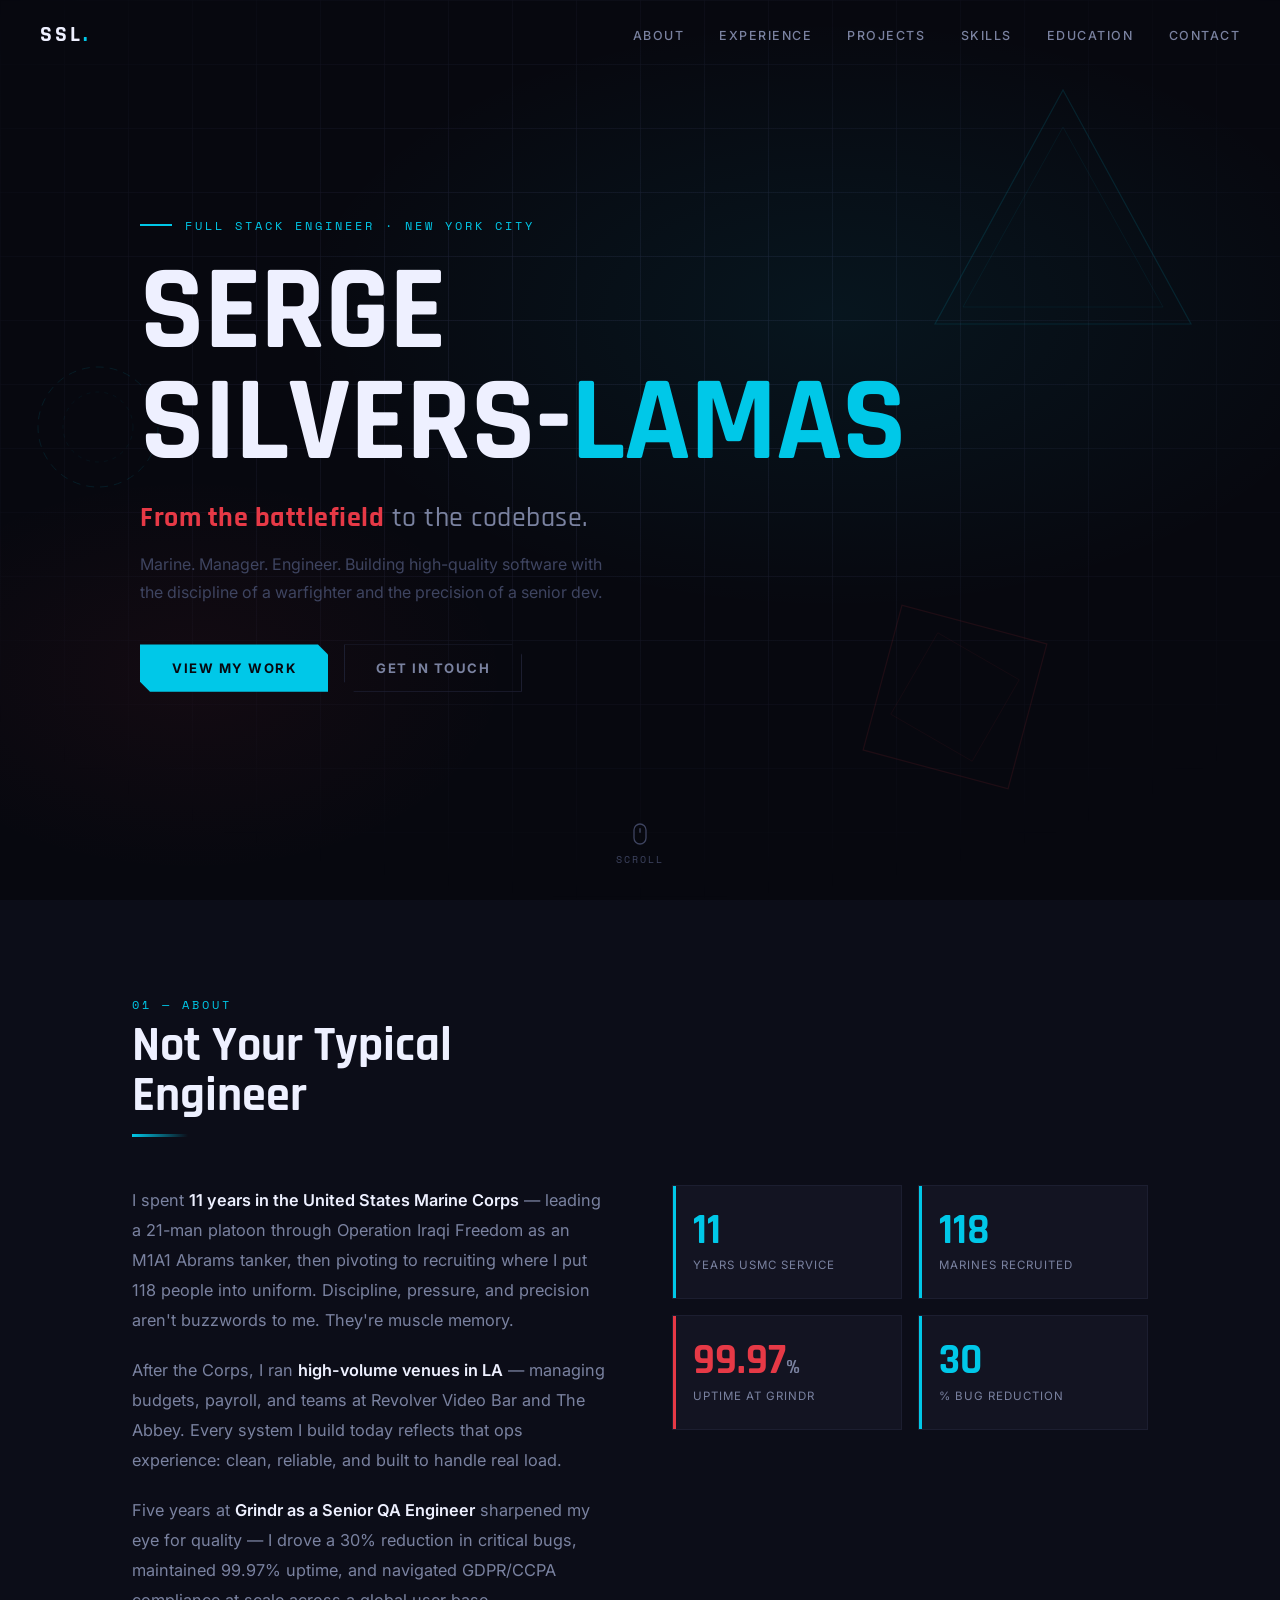
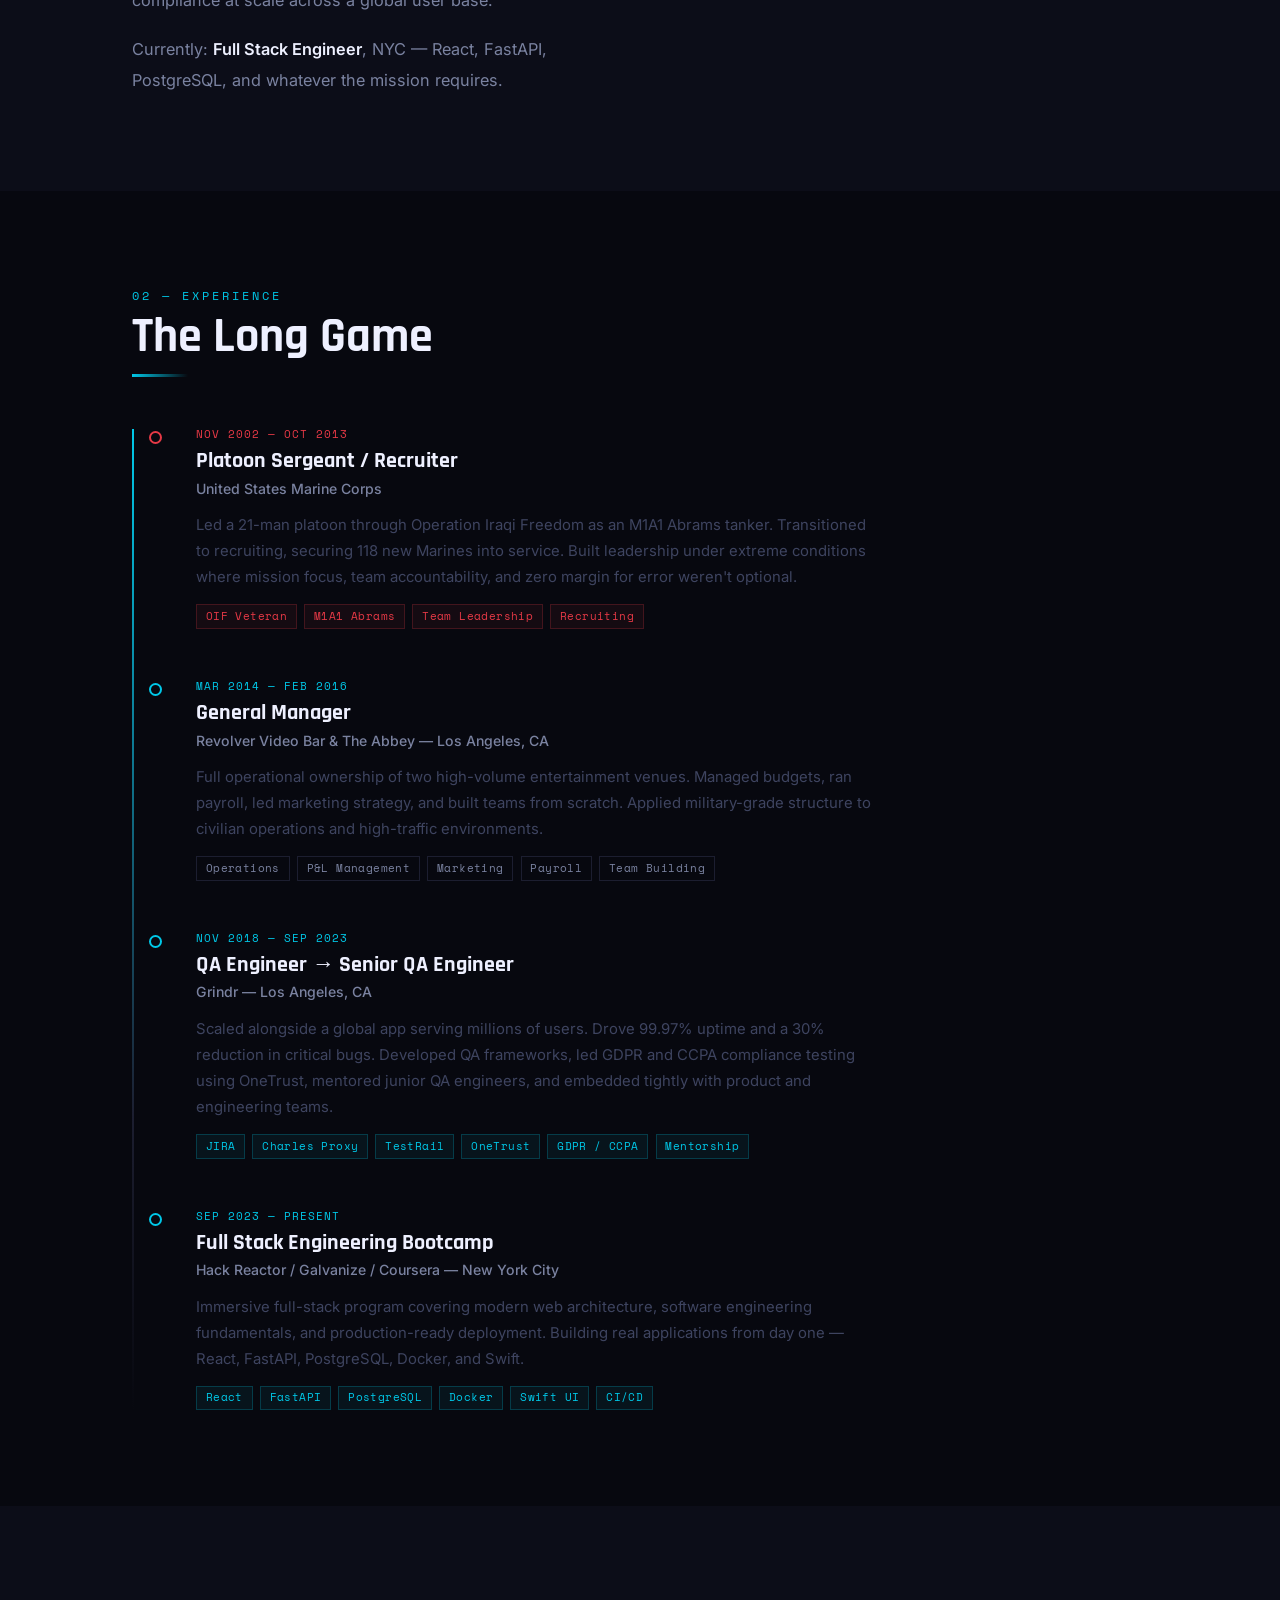
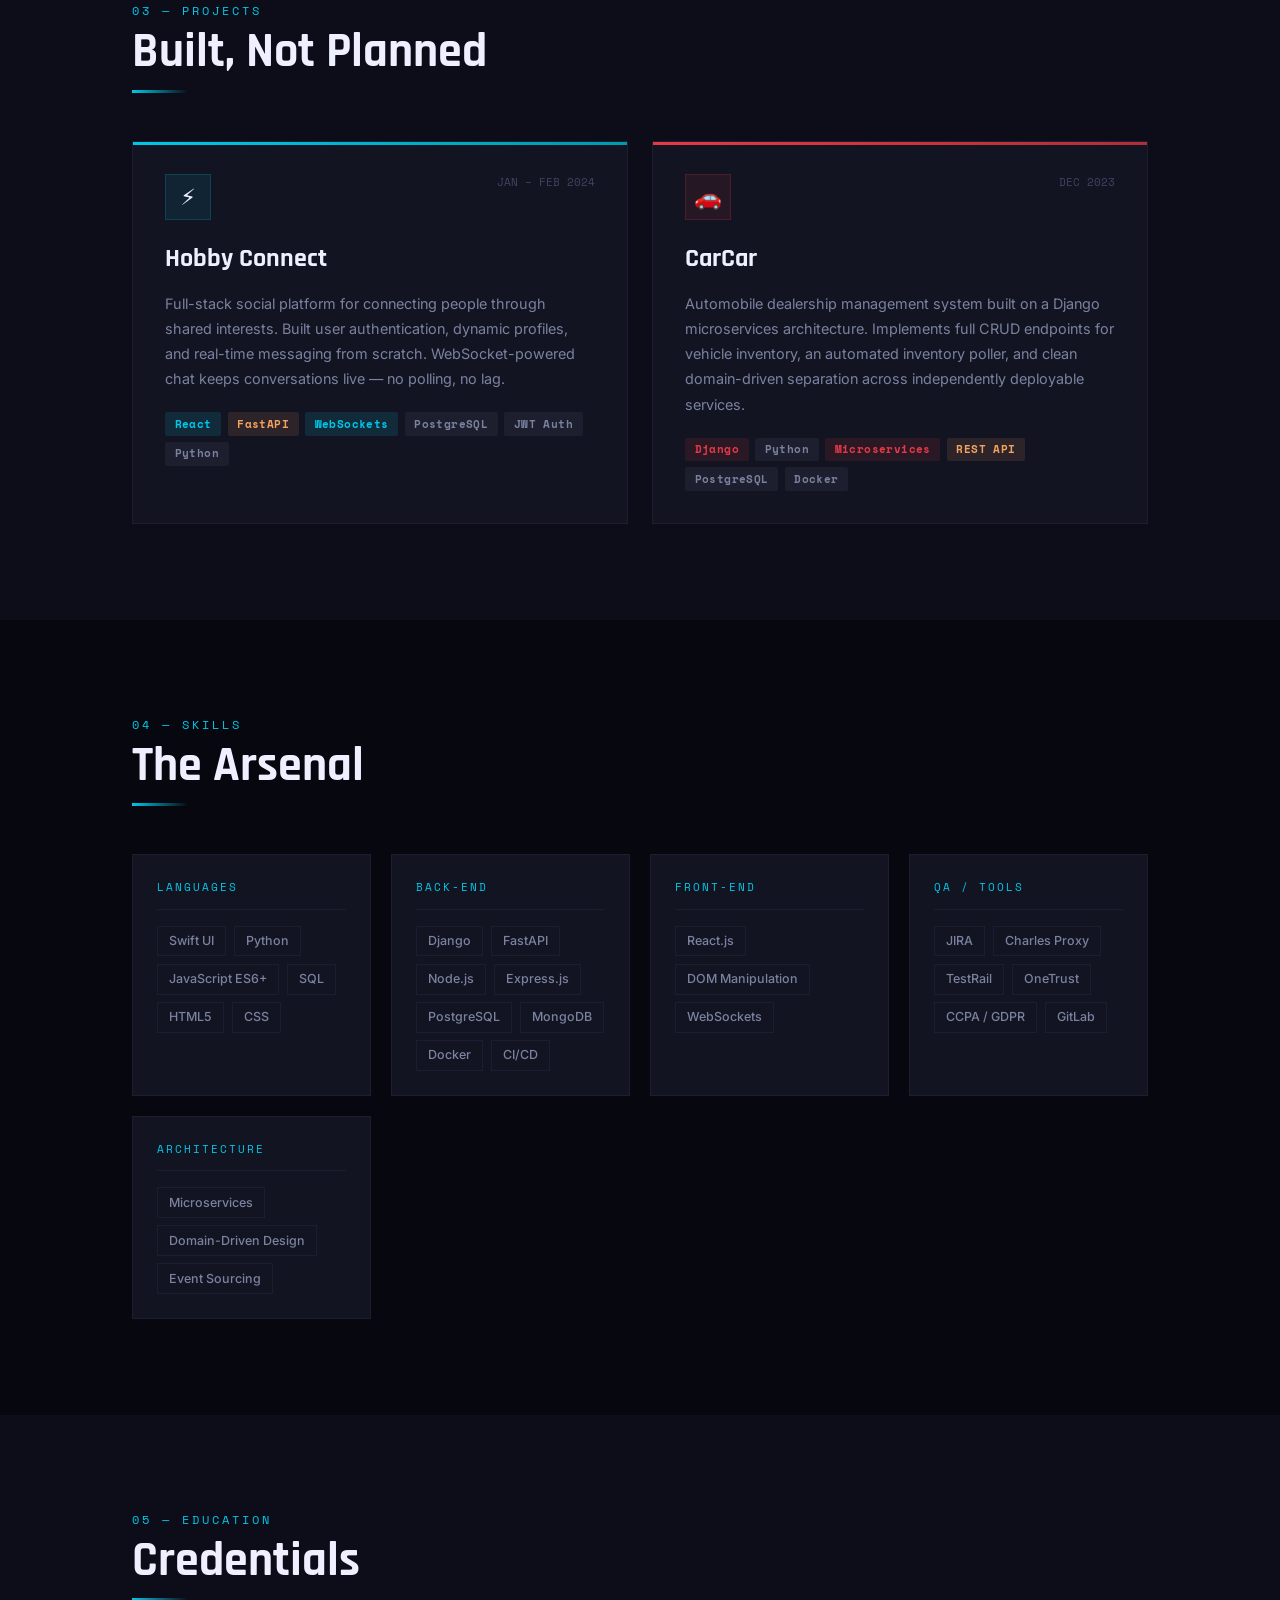
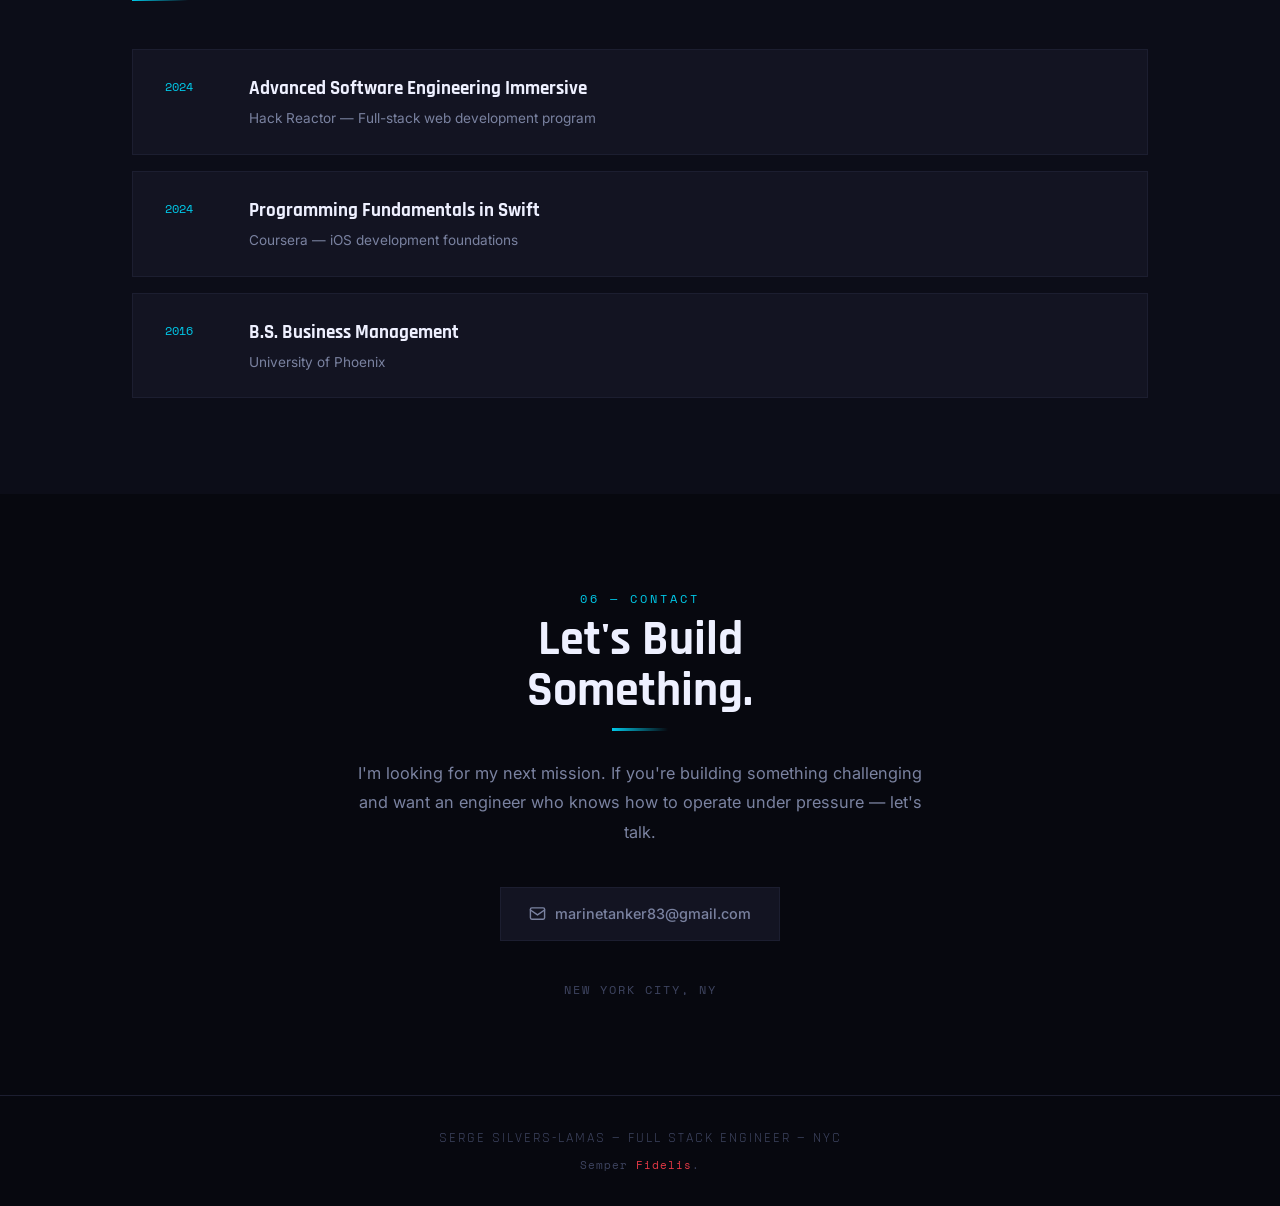
==== commit 58c41513: "Remove phone number from contact section https://claude.ai/code/session_01TjWnudK9xqrjjzNEb7cV1w" ====
--- a/index.html
+++ b/index.html
@@ -1161,12 +1161,6 @@
             </svg>
             marinetanker83@gmail.com
           </a>
-          <a href="tel:+13106148424" class="contact-link">
-            <svg width="17" height="17" viewBox="0 0 24 24" fill="none" stroke="currentColor" stroke-width="2" stroke-linecap="round" stroke-linejoin="round">
-              <path d="M22 16.92v3a2 2 0 0 1-2.18 2 19.79 19.79 0 0 1-8.63-3.07A19.5 19.5 0 0 1 4.69 12 19.79 19.79 0 0 1 1.65 3.18 2 2 0 0 1 3.62 1h3a2 2 0 0 1 2 1.72c.127.96.361 1.903.7 2.81a2 2 0 0 1-.45 2.11L7.91 8.6a16 16 0 0 0 6.29 6.29l.95-.87a2 2 0 0 1 2.11-.45c.907.339 1.85.573 2.81.7A2 2 0 0 1 22 16.92z"/>
-            </svg>
-            (310) 614-8424
-          </a>
         </div>
 
         <p class="contact-city fade-in">New York City, NY</p>
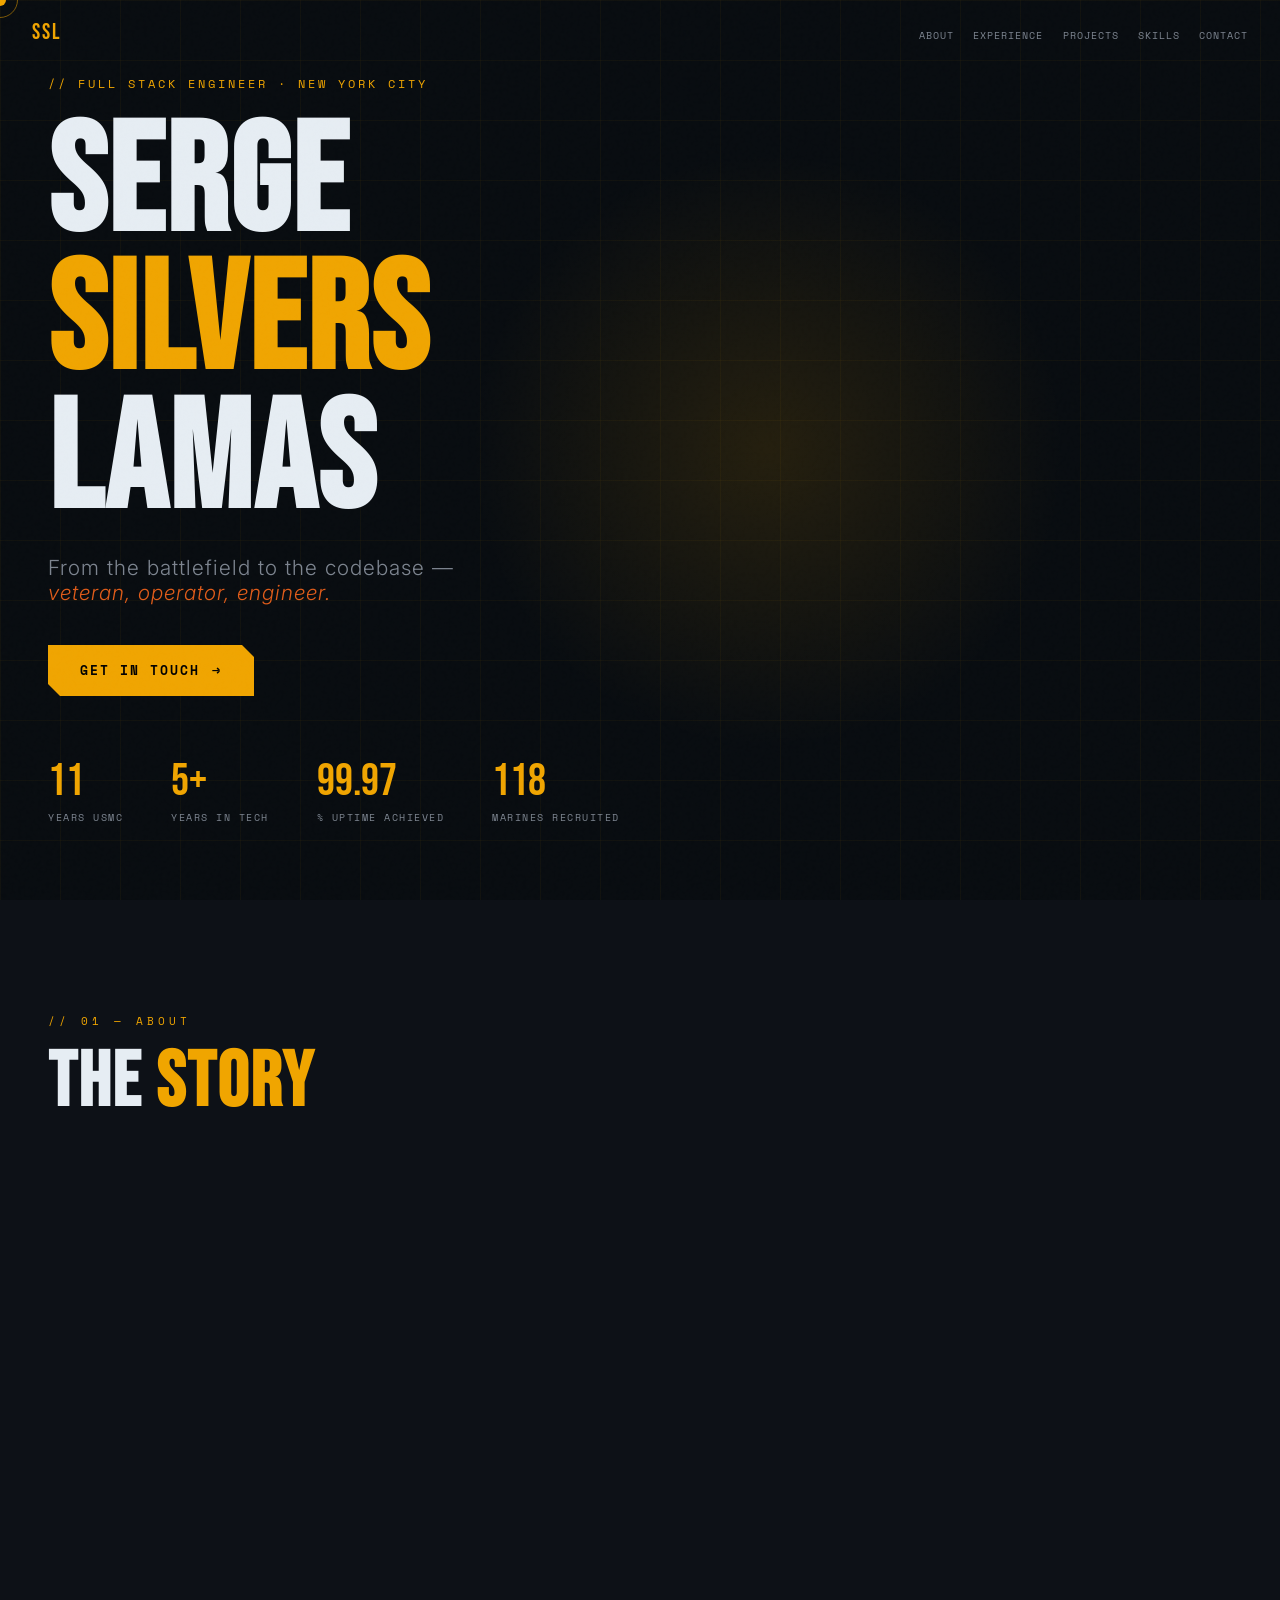
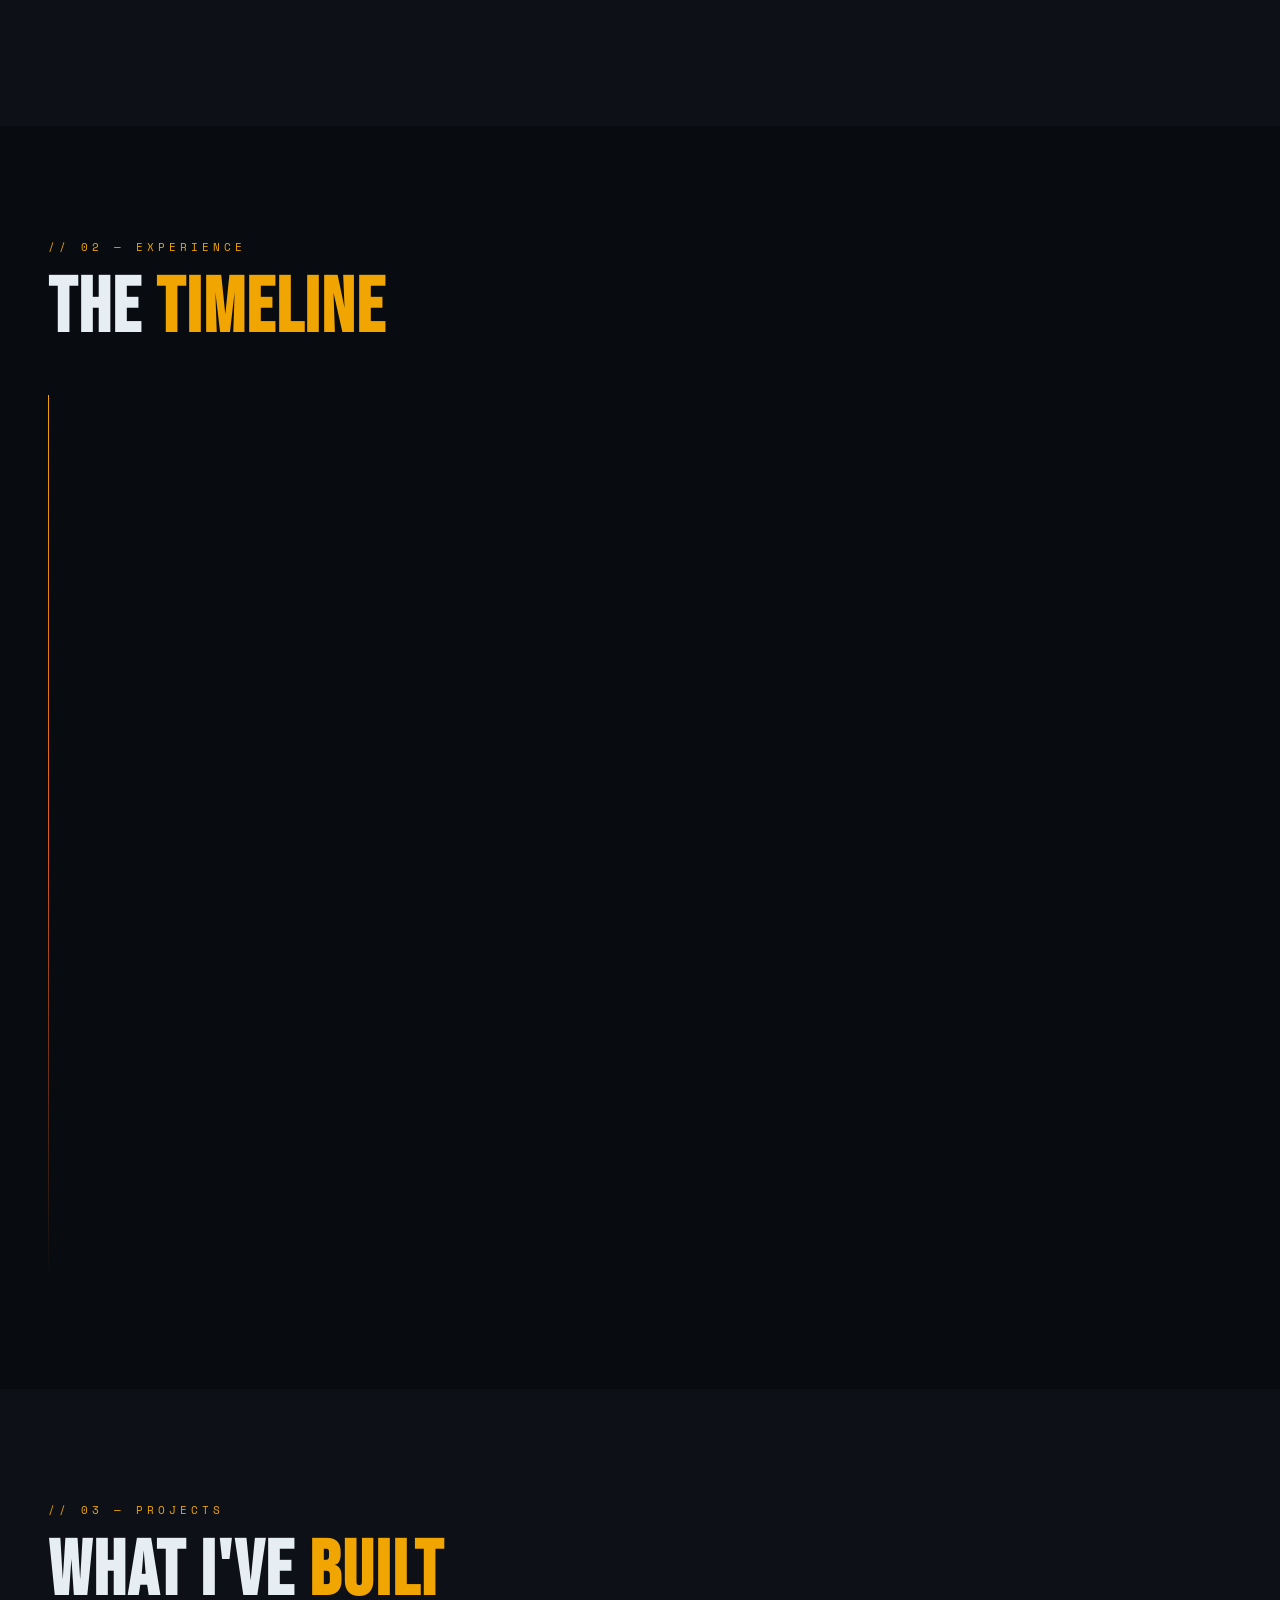
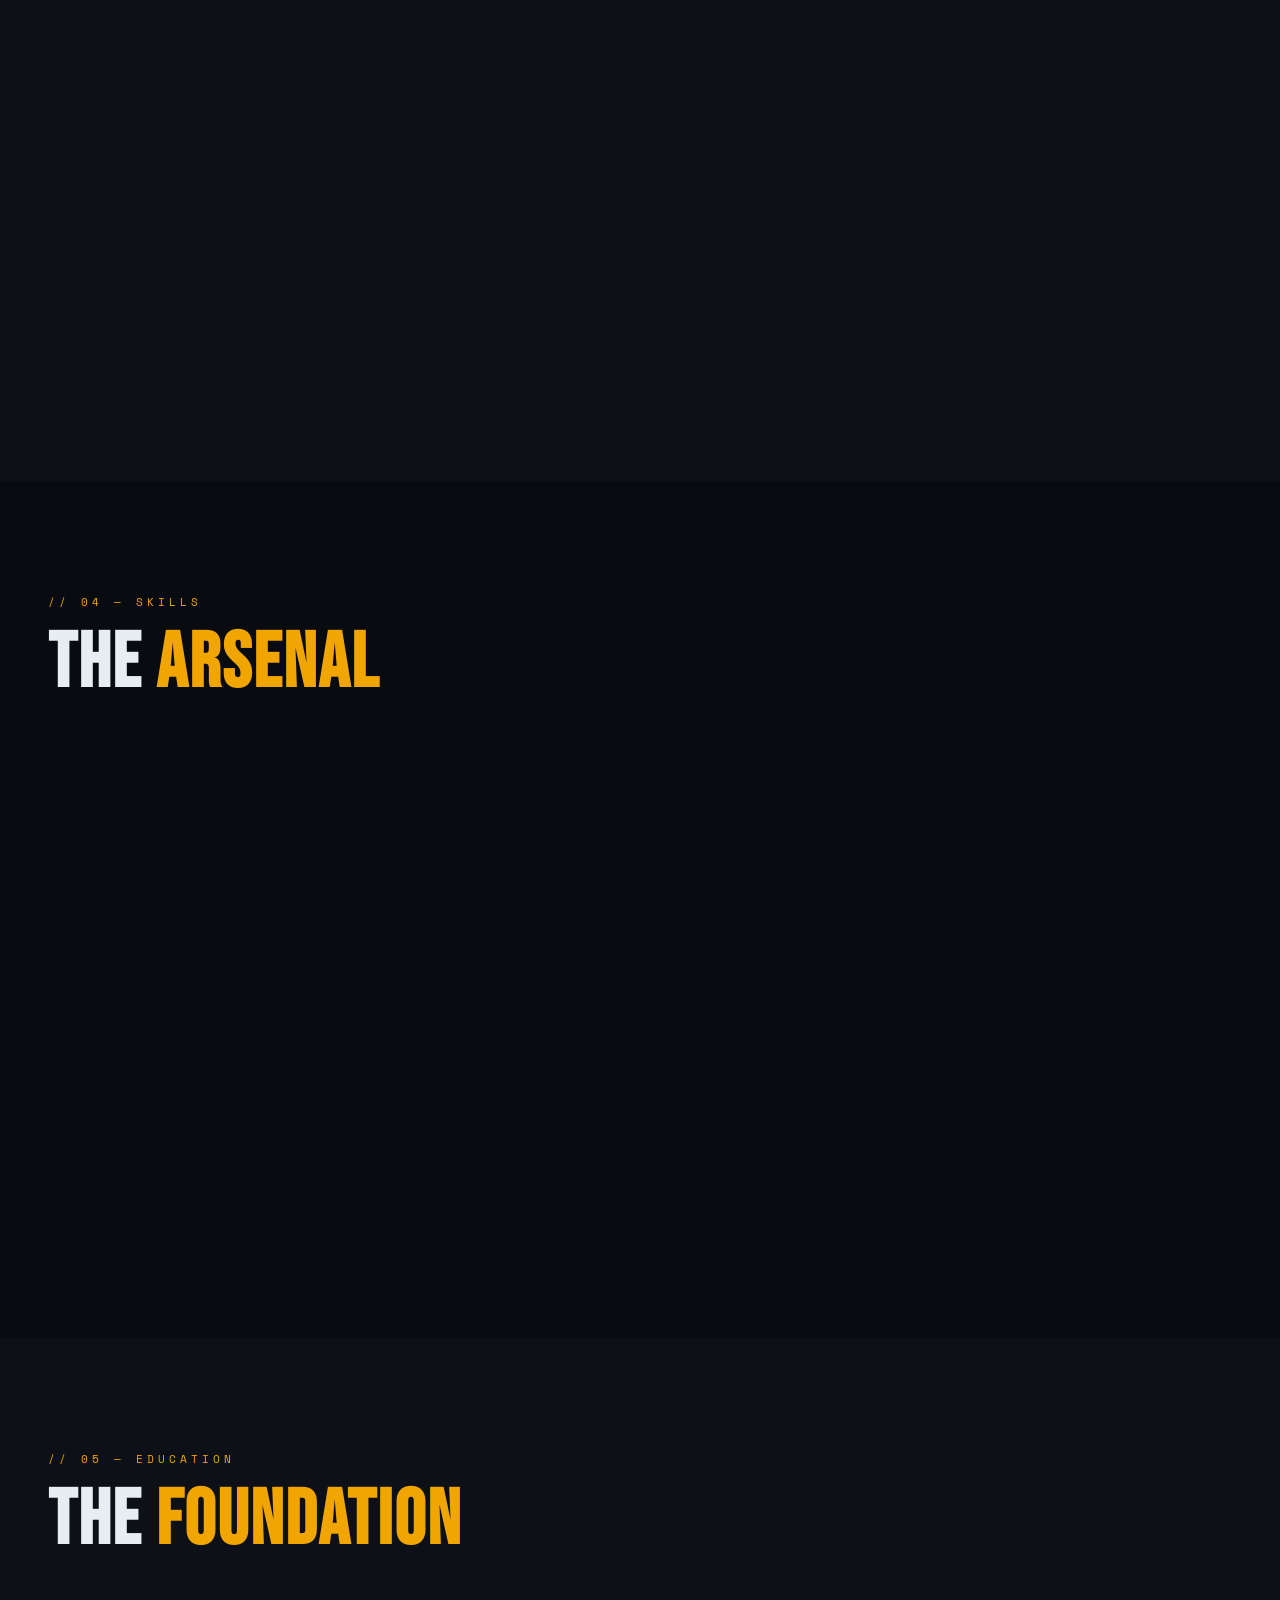
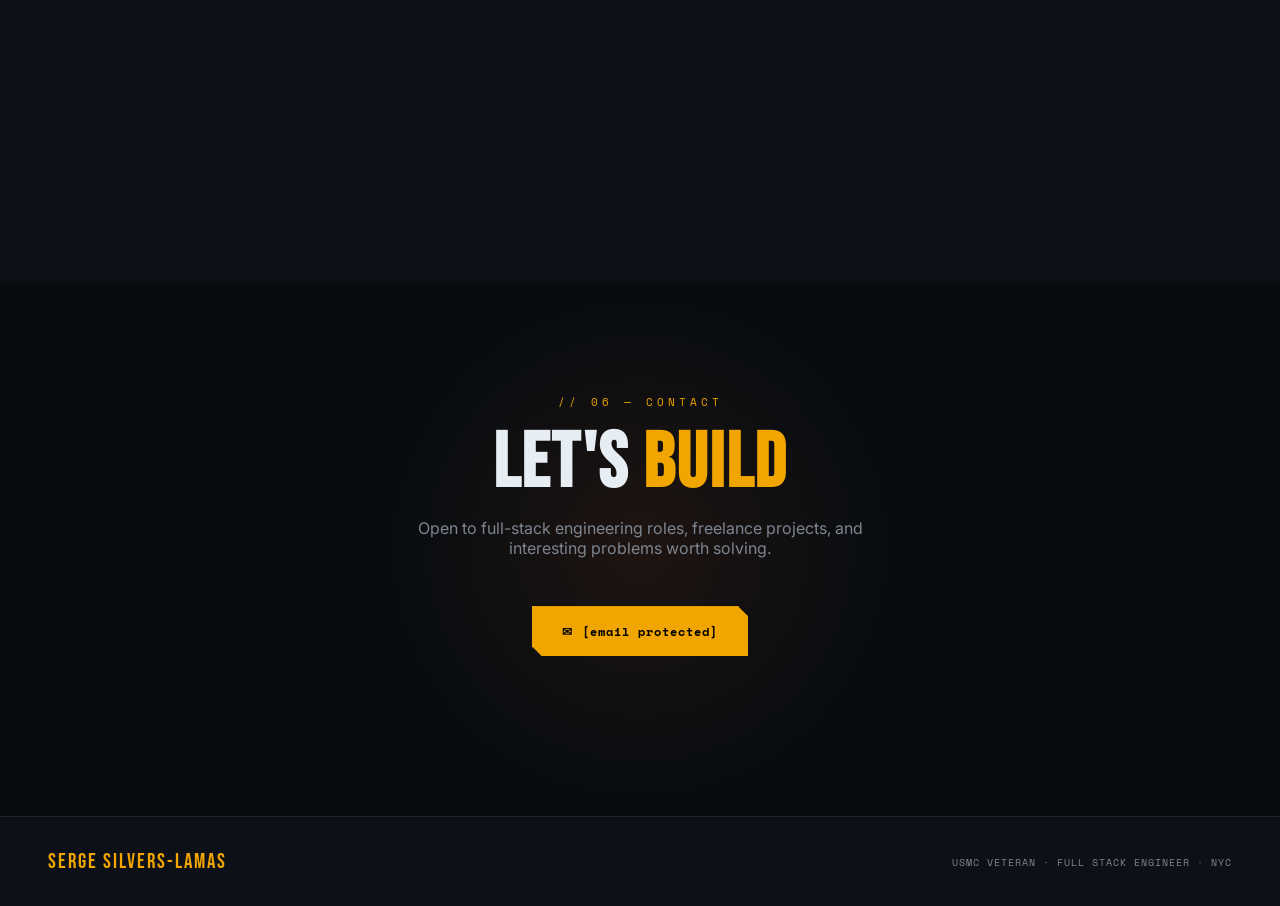
==== commit dfb10647: "fix email display" ====
--- a/index.html
+++ b/index.html
@@ -2,30 +2,22 @@
 <html lang="en">
 <head>
   <meta charset="UTF-8" />
-  <meta name="viewport" content="width=device-width, initial-scale=1.0" />
-  <title>Serge Silvers-Lamas | Full Stack Engineer</title>
+  <meta name="viewport" content="width=device-width, initial-scale=1.0"/>
+  <title>Serge Silvers-Lamas — Engineer</title>
+  <link href="https://fonts.googleapis.com/css2?family=Bebas+Neue&family=Space+Mono:ital,wght@0,400;0,700;1,400&family=Inter:wght@300;400;500;600&display=swap" rel="stylesheet"/>
   <style>
-    @import url('https://fonts.googleapis.com/css2?family=Rajdhani:wght@400;500;600;700&family=Inter:wght@300;400;500;600&family=Space+Mono:wght@400;700&display=swap');
-
-    /* ============================================================
-       CSS RESET & ROOT VARIABLES
-    ============================================================ */
     *, *::before, *::after { box-sizing: border-box; margin: 0; padding: 0; }
 
     :root {
-      --bg:         #07080f;
-      --bg2:        #0c0d18;
-      --bg3:        #10111c;
-      --card:       #131422;
-      --border:     #1c1e30;
-      --blue:       #00c8e8;
-      --blue-dim:   #0099b0;
-      --red:        #e63946;
-      --red-dim:    #b02e38;
-      --gold:       #f4a261;
-      --text:       #eef0ff;
-      --text2:      #7a82a0;
-      --text3:      #3e4460;
+      --bg: #080c10;
+      --surface: #0d1117;
+      --surface2: #161b22;
+      --border: #21262d;
+      --accent: #f0a500;
+      --accent2: #e05c1a;
+      --text: #e6edf3;
+      --muted: #7d8590;
+      --red: #ff4444;
     }
 
     html { scroll-behavior: smooth; }
@@ -33,1254 +25,858 @@
     body {
       background: var(--bg);
       color: var(--text);
-      font-family: 'Inter', system-ui, sans-serif;
-      line-height: 1.6;
+      font-family: 'Inter', sans-serif;
       overflow-x: hidden;
-    }
-
-    ::-webkit-scrollbar            { width: 5px; }
-    ::-webkit-scrollbar-track      { background: var(--bg); }
-    ::-webkit-scrollbar-thumb      { background: var(--blue-dim); border-radius: 3px; }
-
-    /* ============================================================
-       SHARED SECTION LAYOUT
-    ============================================================ */
-    .section-wrap {
-      max-width: 1080px;
-      margin: 0 auto;
-      padding: 6rem 2rem;
-    }
-
-    .section-label {
-      font-family: 'Space Mono', monospace;
-      font-size: 0.72rem;
-      color: var(--blue);
-      letter-spacing: 3px;
-      text-transform: uppercase;
-      margin-bottom: 0.4rem;
-    }
-
-    .section-title {
-      font-family: 'Rajdhani', sans-serif;
-      font-size: clamp(2rem, 5vw, 3rem);
-      font-weight: 700;
-      line-height: 1.05;
-      color: var(--text);
-      margin-bottom: 0.75rem;
-    }
-
-    .section-rule {
-      width: 56px;
-      height: 3px;
-      background: linear-gradient(90deg, var(--blue), transparent);
-      margin-bottom: 3rem;
-    }
-
-    /* ============================================================
-       FADE-IN ANIMATION (driven by JS IntersectionObserver)
-    ============================================================ */
-    .fade-in {
-      opacity: 0;
-      transform: translateY(28px);
-      transition: opacity 0.65s ease, transform 0.65s ease;
-    }
-    .fade-in.visible {
-      opacity: 1;
-      transform: translateY(0);
-    }
-
-    /* ============================================================
-       NAVIGATION
-    ============================================================ */
-    #navbar {
+      cursor: none;
+    }
+
+    /* CUSTOM CURSOR */
+    .cursor {
+      position: fixed;
+      width: 12px; height: 12px;
+      background: var(--accent);
+      border-radius: 50%;
+      pointer-events: none;
+      z-index: 9999;
+      transform: translate(-50%, -50%);
+      transition: transform 0.1s, width 0.2s, height 0.2s, background 0.2s;
+    }
+    .cursor-ring {
+      position: fixed;
+      width: 36px; height: 36px;
+      border: 1px solid var(--accent);
+      border-radius: 50%;
+      pointer-events: none;
+      z-index: 9998;
+      transform: translate(-50%, -50%);
+      transition: all 0.15s ease;
+      opacity: 0.5;
+    }
+
+    /* NOISE OVERLAY */
+    body::before {
+      content: '';
+      position: fixed;
+      inset: 0;
+      background-image: url("data:image/svg+xml,%3Csvg viewBox='0 0 256 256' xmlns='http://www.w3.org/2000/svg'%3E%3Cfilter id='noise'%3E%3CfeTurbulence type='fractalNoise' baseFrequency='0.9' numOctaves='4' stitchTiles='stitch'/%3E%3C/filter%3E%3Crect width='100%25' height='100%25' filter='url(%23noise)' opacity='0.04'/%3E%3C/svg%3E");
+      pointer-events: none;
+      z-index: 100;
+      opacity: 0.4;
+    }
+
+    /* NAV */
+    nav {
       position: fixed;
       top: 0; left: 0; right: 0;
-      z-index: 1000;
+      z-index: 50;
+      padding: 1.2rem 2rem;
       display: flex;
       justify-content: space-between;
       align-items: center;
-      padding: 1.1rem 2.5rem;
-      transition: background 0.35s, border-color 0.35s, backdrop-filter 0.35s;
-    }
-
-    #navbar.scrolled {
-      background: rgba(7, 8, 15, 0.88);
-      backdrop-filter: blur(14px);
-      -webkit-backdrop-filter: blur(14px);
-      border-bottom: 1px solid var(--border);
-    }
-
+      border-bottom: 1px solid transparent;
+      transition: all 0.3s;
+    }
+    nav.scrolled {
+      background: rgba(8,12,16,0.92);
+      border-color: var(--border);
+      backdrop-filter: blur(12px);
+    }
     .nav-logo {
-      font-family: 'Rajdhani', sans-serif;
-      font-size: 1.35rem;
-      font-weight: 700;
-      letter-spacing: 3px;
-      color: var(--text);
+      font-family: 'Bebas Neue', sans-serif;
+      font-size: 1.4rem;
+      letter-spacing: 2px;
+      color: var(--accent);
+      flex-shrink: 0;
+    }
+    .nav-links { display: flex; gap: 1.2rem; list-style: none; flex-wrap: nowrap; }
+    .nav-links a {
+      font-family: 'Space Mono', monospace;
+      font-size: 0.62rem;
+      color: var(--muted);
       text-decoration: none;
-      text-transform: uppercase;
-    }
-    .nav-logo span { color: var(--blue); }
-
-    .nav-links {
-      display: flex;
-      gap: 2.2rem;
-      list-style: none;
-    }
-    .nav-links a {
-      color: var(--text2);
-      text-decoration: none;
-      font-size: 0.78rem;
-      font-weight: 500;
-      letter-spacing: 1.5px;
+      letter-spacing: 1px;
       text-transform: uppercase;
       transition: color 0.2s;
-    }
-    .nav-links a:hover,
-    .nav-links a.active { color: var(--blue); }
-
-    /* Hamburger */
-    .nav-burger {
-      display: none;
-      flex-direction: column;
-      gap: 5px;
-      cursor: pointer;
-      z-index: 1001;
-      padding: 4px;
-    }
-    .nav-burger span {
-      display: block;
-      width: 22px;
-      height: 2px;
-      background: var(--text);
-      border-radius: 2px;
-      transition: transform 0.3s, opacity 0.3s;
-    }
-    .nav-burger.open span:nth-child(1) { transform: translateY(7px) rotate(45deg); }
-    .nav-burger.open span:nth-child(2) { opacity: 0; }
-    .nav-burger.open span:nth-child(3) { transform: translateY(-7px) rotate(-45deg); }
-
-    /* Mobile drawer */
-    @media (max-width: 768px) {
-      .nav-burger { display: flex; }
-
-      .nav-links {
-        position: fixed;
-        top: 0; right: 0;
-        height: 100vh;
-        width: 240px;
-        background: var(--bg2);
-        border-left: 1px solid var(--border);
-        flex-direction: column;
-        justify-content: center;
-        gap: 2.5rem;
-        padding: 2rem;
-        transform: translateX(100%);
-        transition: transform 0.3s ease;
-        z-index: 1000;
-      }
-      .nav-links.open { transform: translateX(0); }
-      .nav-links a { font-size: 1rem; }
-
-      .section-wrap { padding: 4rem 1.5rem; }
-    }
-
-    /* ============================================================
-       HERO
-    ============================================================ */
+      white-space: nowrap;
+    }
+    .nav-links a:hover { color: var(--accent); }
+
+    /* HERO */
     #hero {
-      position: relative;
       min-height: 100vh;
       display: flex;
       align-items: center;
+      position: relative;
       overflow: hidden;
-    }
-
-    /* Subtle grid overlay */
-    #hero::before {
-      content: '';
+      padding: 0 3rem;
+    }
+
+    .hero-grid {
       position: absolute;
       inset: 0;
       background-image:
-        linear-gradient(rgba(28,30,48,0.55) 1px, transparent 1px),
-        linear-gradient(90deg, rgba(28,30,48,0.55) 1px, transparent 1px);
-      background-size: 64px 64px;
-      mask-image: radial-gradient(ellipse 90% 80% at 50% 40%, black 20%, transparent 75%);
-      pointer-events: none;
-    }
-
-    /* Radial glow blobs */
+        linear-gradient(rgba(240,165,0,0.04) 1px, transparent 1px),
+        linear-gradient(90deg, rgba(240,165,0,0.04) 1px, transparent 1px);
+      background-size: 60px 60px;
+    }
+
     .hero-glow {
       position: absolute;
-      inset: 0;
-      background:
-        radial-gradient(ellipse 70% 55% at 65% 35%, rgba(0,200,232,0.07) 0%, transparent 60%),
-        radial-gradient(ellipse 45% 40% at 15% 75%, rgba(230,57,70,0.055) 0%, transparent 55%);
+      width: 600px; height: 600px;
+      background: radial-gradient(circle, rgba(240,165,0,0.12) 0%, transparent 70%);
+      top: 50%; left: 60%;
+      transform: translate(-50%, -50%);
       pointer-events: none;
     }
 
-    /* Decorative SVG shapes */
-    .hero-deco {
-      position: absolute;
-      pointer-events: none;
-    }
-
-    .hero-content {
-      position: relative;
-      z-index: 2;
-      max-width: 1080px;
-      margin: 0 auto;
-      padding: 0 2.5rem;
-      width: 100%;
-    }
-
-    .hero-eyebrow {
+    .hero-content { position: relative; z-index: 2; max-width: 900px; }
+
+    .hero-tag {
+      font-family: 'Space Mono', monospace;
+      font-size: 0.72rem;
+      color: var(--accent);
+      letter-spacing: 3px;
+      text-transform: uppercase;
+      margin-bottom: 1.5rem;
+      opacity: 0;
+      animation: fadeUp 0.8s 0.2s forwards;
+    }
+
+    h1 {
+      font-family: 'Bebas Neue', sans-serif;
+      font-size: clamp(5rem, 12vw, 11rem);
+      line-height: 0.9;
+      letter-spacing: 2px;
+      opacity: 0;
+      animation: fadeUp 0.8s 0.4s forwards;
+    }
+
+    h1 .accent { color: var(--accent); }
+
+    .hero-tagline {
+      font-size: clamp(1rem, 2vw, 1.3rem);
+      color: var(--muted);
+      margin-top: 1.5rem;
+      font-weight: 300;
+      letter-spacing: 1px;
+      max-width: 600px;
+      opacity: 0;
+      animation: fadeUp 0.8s 0.6s forwards;
+    }
+
+    .hero-tagline span { color: var(--accent2); font-style: italic; }
+
+    .hero-cta {
       display: inline-flex;
       align-items: center;
-      gap: 0.8rem;
-      font-family: 'Space Mono', monospace;
-      font-size: 0.75rem;
-      color: var(--blue);
-      letter-spacing: 3px;
+      gap: 0.75rem;
+      margin-top: 2.5rem;
+      padding: 1rem 2rem;
+      background: var(--accent);
+      color: #000;
+      font-family: 'Space Mono', monospace;
+      font-size: 0.8rem;
+      font-weight: 700;
+      letter-spacing: 2px;
       text-transform: uppercase;
-      margin-bottom: 1.4rem;
-    }
-    .hero-eyebrow::before {
-      content: '';
-      display: inline-block;
-      width: 32px;
-      height: 2px;
-      background: var(--blue);
-      flex-shrink: 0;
-    }
-
-    .hero-name {
-      font-family: 'Rajdhani', sans-serif;
-      font-size: clamp(3.8rem, 10vw, 7.5rem);
-      font-weight: 700;
-      line-height: 0.92;
-      letter-spacing: -1px;
-      color: var(--text);
-      margin-bottom: 1.1rem;
-    }
-    .hero-name .accent { color: var(--blue); }
-
-    .hero-tagline {
-      font-family: 'Rajdhani', sans-serif;
-      font-size: clamp(1.2rem, 3vw, 1.75rem);
-      font-weight: 500;
-      color: var(--text2);
-      letter-spacing: 0.5px;
-      margin-bottom: 0.6rem;
-    }
-    .hero-tagline .hl { color: var(--red); font-weight: 700; }
-
-    .hero-sub {
-      font-size: 1rem;
-      color: var(--text3);
-      max-width: 480px;
-      line-height: 1.75;
-      margin-bottom: 2.4rem;
-    }
-
-    .hero-ctas {
+      text-decoration: none;
+      clip-path: polygon(0 0, calc(100% - 12px) 0, 100% 12px, 100% 100%, 12px 100%, 0 calc(100% - 12px));
+      transition: all 0.2s;
+      opacity: 0;
+      animation: fadeUp 0.8s 0.8s forwards;
+    }
+    .hero-cta:hover { background: #fff; transform: translateY(-2px); }
+
+    .hero-stats {
       display: flex;
-      gap: 1rem;
-      flex-wrap: wrap;
-    }
-
-    /* Buttons */
-    .btn {
-      display: inline-flex;
-      align-items: center;
-      gap: 0.5rem;
-      padding: 0.82rem 2rem;
-      font-size: 0.82rem;
-      font-weight: 700;
+      gap: 3rem;
+      margin-top: 4rem;
+      opacity: 0;
+      animation: fadeUp 0.8s 1s forwards;
+    }
+    .stat-num {
+      font-family: 'Bebas Neue', sans-serif;
+      font-size: 2.8rem;
+      color: var(--accent);
+      line-height: 1;
+    }
+    .stat-label {
+      font-family: 'Space Mono', monospace;
+      font-size: 0.65rem;
+      color: var(--muted);
       letter-spacing: 1.5px;
       text-transform: uppercase;
-      text-decoration: none;
-      border: none;
-      cursor: pointer;
-      transition: transform 0.2s, background 0.2s, color 0.2s, border-color 0.2s;
-      /* clipped corner */
-      clip-path: polygon(0 0, calc(100% - 10px) 0, 100% 10px, 100% 100%, 10px 100%, 0 calc(100% - 10px));
-    }
-    .btn:hover { transform: translateY(-2px); }
-
-    .btn-primary {
-      background: var(--blue);
-      color: var(--bg);
-    }
-    .btn-primary:hover { background: #22ddff; }
-
-    .btn-outline {
-      background: transparent;
-      color: var(--text2);
-      box-shadow: inset 0 0 0 1px var(--border);
-    }
-    .btn-outline:hover {
-      color: var(--blue);
-      box-shadow: inset 0 0 0 1px var(--blue);
-    }
-
-    /* Scroll hint */
-    .hero-scroll {
-      position: absolute;
-      bottom: 2rem;
-      left: 50%;
-      transform: translateX(-50%);
-      display: flex;
-      flex-direction: column;
-      align-items: center;
-      gap: 6px;
-      color: var(--text3);
-      font-family: 'Space Mono', monospace;
-      font-size: 0.65rem;
+      margin-top: 0.25rem;
+    }
+
+    /* SECTIONS */
+    section { padding: 7rem 3rem; }
+    .section-label {
+      font-family: 'Space Mono', monospace;
+      font-size: 0.7rem;
+      color: var(--accent);
+      letter-spacing: 4px;
+      text-transform: uppercase;
+      margin-bottom: 1rem;
+    }
+    h2 {
+      font-family: 'Bebas Neue', sans-serif;
+      font-size: clamp(3rem, 6vw, 5rem);
       letter-spacing: 2px;
-      text-transform: uppercase;
-      animation: scrollBounce 2.2s ease-in-out infinite;
-    }
-    @keyframes scrollBounce {
-      0%, 100% { transform: translateX(-50%) translateY(0); }
-      50%       { transform: translateX(-50%) translateY(7px); }
-    }
-
-    @media (max-width: 768px) {
-      .hero-content { padding: 0 1.5rem; padding-top: 7rem; }
-    }
-
-    /* ============================================================
-       ABOUT
-    ============================================================ */
-    #about { background: var(--bg2); }
-
+      line-height: 1;
+      margin-bottom: 3rem;
+    }
+
+    /* ABOUT */
+    #about { background: var(--surface); }
     .about-grid {
       display: grid;
       grid-template-columns: 1fr 1fr;
       gap: 4rem;
       align-items: start;
     }
-
-    .about-bio p {
-      color: var(--text2);
-      font-size: 1.02rem;
-      line-height: 1.85;
+    .about-text p {
+      font-size: 1.05rem;
+      line-height: 1.8;
+      color: var(--muted);
       margin-bottom: 1.2rem;
     }
-    .about-bio p:last-child { margin-bottom: 0; }
-    .about-bio strong { color: var(--text); font-weight: 600; }
-
-    /* Stat boxes */
-    .about-stats {
-      display: grid;
-      grid-template-columns: 1fr 1fr;
+    .about-text p strong { color: var(--text); }
+    .about-badges {
+      display: flex;
+      flex-wrap: wrap;
+      gap: 0.6rem;
+      margin-top: 2rem;
+    }
+    .badge {
+      padding: 0.4rem 0.9rem;
+      border: 1px solid var(--border);
+      font-family: 'Space Mono', monospace;
+      font-size: 0.68rem;
+      color: var(--muted);
+      letter-spacing: 1px;
+      text-transform: uppercase;
+      clip-path: polygon(0 0, calc(100% - 6px) 0, 100% 6px, 100% 100%, 6px 100%, 0 calc(100% - 6px));
+      transition: all 0.2s;
+    }
+    .badge:hover { border-color: var(--accent); color: var(--accent); }
+
+    .about-card {
+      background: var(--surface2);
+      border: 1px solid var(--border);
+      padding: 2rem;
+      clip-path: polygon(0 0, calc(100% - 20px) 0, 100% 20px, 100% 100%, 20px 100%, 0 calc(100% - 20px));
+    }
+    .about-card-item {
+      display: flex;
+      align-items: center;
       gap: 1rem;
-    }
-
-    .stat-box {
-      background: var(--card);
-      border: 1px solid var(--border);
-      padding: 1.5rem 1.25rem;
-      position: relative;
-      overflow: hidden;
-      transition: border-color 0.25s;
-    }
-    .stat-box:hover { border-color: rgba(0,200,232,0.35); }
-    .stat-box::before {
-      content: '';
-      position: absolute;
-      top: 0; left: 0;
-      width: 3px; height: 100%;
-      background: var(--blue);
-    }
-    .stat-box.red::before { background: var(--red); }
-
-    .stat-num {
-      font-family: 'Rajdhani', sans-serif;
-      font-size: 2.6rem;
-      font-weight: 700;
-      line-height: 1;
-      color: var(--blue);
-    }
-    .stat-box.red .stat-num { color: var(--red); }
-
-    .stat-unit {
-      font-size: 1.2rem;
-      color: var(--text2);
-    }
-    .stat-lbl {
-      font-size: 0.72rem;
-      color: var(--text2);
-      text-transform: uppercase;
-      letter-spacing: 1px;
-      margin-top: 0.3rem;
-    }
-
-    @media (max-width: 768px) {
-      .about-grid { grid-template-columns: 1fr; gap: 2.5rem; }
-    }
-
-    /* ============================================================
-       EXPERIENCE TIMELINE
-    ============================================================ */
+      padding: 1rem 0;
+      border-bottom: 1px solid var(--border);
+    }
+    .about-card-item:last-child { border-bottom: none; }
+    .about-card-icon {
+      font-size: 1.4rem;
+      width: 40px;
+      text-align: center;
+      flex-shrink: 0;
+    }
+    .about-card-text { font-size: 0.9rem; color: var(--muted); }
+    .about-card-text strong { color: var(--text); display: block; font-size: 0.8rem; margin-bottom: 0.2rem; font-family: 'Space Mono', monospace; }
+
+    /* EXPERIENCE */
     #experience { background: var(--bg); }
-
-    .timeline {
-      position: relative;
-      padding-left: 1.5rem;
-    }
+    .timeline { position: relative; padding-left: 2rem; }
     .timeline::before {
       content: '';
       position: absolute;
-      left: 0; top: 4px; bottom: 0;
-      width: 2px;
-      background: linear-gradient(to bottom, var(--blue) 0%, var(--border) 70%, transparent 100%);
-    }
-
-    .tl-item {
+      left: 0; top: 0; bottom: 0;
+      width: 1px;
+      background: linear-gradient(to bottom, var(--accent), var(--accent2), transparent);
+    }
+    .timeline-item {
       position: relative;
-      padding: 0 0 3rem 2.5rem;
-    }
-    .tl-item:last-child { padding-bottom: 0; }
-
-    /* Dot on the line */
-    .tl-item::before {
-      content: '';
+      padding: 0 0 3.5rem 2.5rem;
+      opacity: 0;
+      transform: translateX(-20px);
+      transition: all 0.6s ease;
+    }
+    .timeline-item.visible { opacity: 1; transform: translateX(0); }
+    .timeline-dot {
       position: absolute;
-      left: -0.45rem;
-      top: 0.4rem;
+      left: -6px;
+      top: 6px;
       width: 13px; height: 13px;
+      background: var(--accent);
+      border: 2px solid var(--bg);
       border-radius: 50%;
-      background: var(--bg);
-      border: 2px solid var(--blue);
-      transition: background 0.2s;
-    }
-    .tl-item.red::before { border-color: var(--red); }
-    .tl-item:hover::before { background: var(--blue); }
-    .tl-item.red:hover::before { background: var(--red); }
-
-    .tl-date {
-      font-family: 'Space Mono', monospace;
-      font-size: 0.7rem;
+    }
+    .timeline-dot.military { background: var(--red); }
+    .timeline-dot.hospitality { background: #8b5cf6; }
+    .timeline-dot.tech { background: var(--accent); }
+    .timeline-dot.edu { background: var(--accent2); }
+
+    .timeline-date {
+      font-family: 'Space Mono', monospace;
+      font-size: 0.68rem;
+      color: var(--accent);
+      letter-spacing: 2px;
+      margin-bottom: 0.5rem;
+    }
+    .timeline-role {
+      font-family: 'Bebas Neue', sans-serif;
+      font-size: 1.8rem;
       letter-spacing: 1px;
-      color: var(--blue);
-      margin-bottom: 0.35rem;
-    }
-    .tl-item.red .tl-date { color: var(--red); }
-
-    .tl-role {
-      font-family: 'Rajdhani', sans-serif;
-      font-size: 1.4rem;
-      font-weight: 700;
-      color: var(--text);
-      line-height: 1.2;
-      margin-bottom: 0.15rem;
-    }
-    .tl-org {
-      font-size: 0.88rem;
-      color: var(--text2);
+      margin-bottom: 0.25rem;
+    }
+    .timeline-org {
+      font-size: 0.85rem;
+      color: var(--accent2);
       font-weight: 500;
       margin-bottom: 0.75rem;
     }
-    .tl-desc {
-      font-size: 0.93rem;
-      color: var(--text3);
-      line-height: 1.75;
-      max-width: 680px;
-    }
-
-    .tl-tags {
+    .timeline-desc {
+      font-size: 0.9rem;
+      color: var(--muted);
+      line-height: 1.7;
+      max-width: 600px;
+    }
+
+    /* PROJECTS */
+    #projects { background: var(--surface); }
+    .projects-grid {
+      display: grid;
+      grid-template-columns: repeat(auto-fit, minmax(340px, 1fr));
+      gap: 1.5rem;
+    }
+    .project-card {
+      background: var(--surface2);
+      border: 1px solid var(--border);
+      padding: 2rem;
+      clip-path: polygon(0 0, calc(100% - 24px) 0, 100% 24px, 100% 100%, 24px 100%, 0 calc(100% - 24px));
+      transition: all 0.3s;
+      opacity: 0;
+      transform: translateY(20px);
+    }
+    .project-card.visible { opacity: 1; transform: translateY(0); }
+    .project-card:hover {
+      border-color: var(--accent);
+      transform: translateY(-4px);
+    }
+    .project-number {
+      font-family: 'Bebas Neue', sans-serif;
+      font-size: 4rem;
+      color: var(--border);
+      line-height: 1;
+      margin-bottom: 0.5rem;
+    }
+    .project-name {
+      font-family: 'Bebas Neue', sans-serif;
+      font-size: 2rem;
+      letter-spacing: 1px;
+      margin-bottom: 0.75rem;
+    }
+    .project-desc {
+      font-size: 0.88rem;
+      color: var(--muted);
+      line-height: 1.7;
+      margin-bottom: 1.5rem;
+    }
+    .tech-badges {
       display: flex;
       flex-wrap: wrap;
-      gap: 0.45rem;
-      margin-top: 0.85rem;
-    }
-    .tl-tag {
-      font-family: 'Space Mono', monospace;
-      font-size: 0.67rem;
-      padding: 0.18rem 0.55rem;
-      border: 1px solid rgba(0,200,232,0.22);
-      background: rgba(0,200,232,0.06);
-      color: var(--blue);
-      letter-spacing: 0.4px;
-    }
-    .tl-tag.red {
-      border-color: rgba(230,57,70,0.22);
-      background: rgba(230,57,70,0.06);
-      color: var(--red);
-    }
-    .tl-tag.gray {
-      border-color: var(--border);
-      background: transparent;
-      color: var(--text2);
-    }
-
-    /* ============================================================
-       PROJECTS
-    ============================================================ */
-    #projects { background: var(--bg2); }
-
-    .projects-grid {
+      gap: 0.5rem;
+    }
+    .tech-badge {
+      padding: 0.25rem 0.6rem;
+      background: rgba(240,165,0,0.1);
+      border: 1px solid rgba(240,165,0,0.3);
+      color: var(--accent);
+      font-family: 'Space Mono', monospace;
+      font-size: 0.62rem;
+      letter-spacing: 1px;
+      border-radius: 2px;
+    }
+
+    /* SKILLS */
+    #skills { background: var(--bg); }
+    .skills-grid {
       display: grid;
-      grid-template-columns: repeat(auto-fit, minmax(300px, 1fr));
+      grid-template-columns: repeat(auto-fit, minmax(260px, 1fr));
       gap: 1.5rem;
     }
-
-    .proj-card {
-      background: var(--card);
+    .skill-group {
+      background: var(--surface);
       border: 1px solid var(--border);
-      padding: 2rem;
-      position: relative;
-      overflow: hidden;
-      transition: border-color 0.3s, transform 0.3s;
-    }
-    .proj-card::before {
-      content: '';
-      position: absolute;
-      top: 0; left: 0; right: 0;
-      height: 3px;
-      background: linear-gradient(90deg, var(--blue), var(--blue-dim));
-    }
-    .proj-card.red-accent::before {
-      background: linear-gradient(90deg, var(--red), var(--red-dim));
-    }
-    .proj-card:hover {
-      border-color: rgba(0,200,232,0.35);
-      transform: translateY(-4px);
-    }
-    .proj-card.red-accent:hover {
-      border-color: rgba(230,57,70,0.35);
-    }
-
-    .proj-header {
-      display: flex;
-      justify-content: space-between;
-      align-items: flex-start;
-      margin-bottom: 1.1rem;
-    }
-    .proj-icon {
-      width: 46px; height: 46px;
-      background: rgba(0,200,232,0.09);
-      border: 1px solid rgba(0,200,232,0.18);
-      display: flex;
-      align-items: center;
-      justify-content: center;
-      font-size: 1.4rem;
-    }
-    .proj-card.red-accent .proj-icon {
-      background: rgba(230,57,70,0.09);
-      border-color: rgba(230,57,70,0.18);
-    }
-    .proj-date {
+      padding: 1.75rem;
+      clip-path: polygon(0 0, calc(100% - 16px) 0, 100% 16px, 100% 100%, 0 100%);
+      transition: border-color 0.2s;
+    }
+    .skill-group:hover { border-color: var(--accent); }
+    .skill-group-title {
       font-family: 'Space Mono', monospace;
       font-size: 0.68rem;
-      color: var(--text3);
-    }
-
-    .proj-title {
-      font-family: 'Rajdhani', sans-serif;
-      font-size: 1.65rem;
-      font-weight: 700;
-      color: var(--text);
-      margin-bottom: 0.7rem;
-    }
-    .proj-desc {
-      font-size: 0.9rem;
-      color: var(--text2);
-      line-height: 1.75;
-      margin-bottom: 1.3rem;
-    }
-
-    .proj-tech {
+      color: var(--accent);
+      letter-spacing: 3px;
+      text-transform: uppercase;
+      margin-bottom: 1.25rem;
+      padding-bottom: 0.75rem;
+      border-bottom: 1px solid var(--border);
+    }
+    .skill-list {
       display: flex;
       flex-wrap: wrap;
-      gap: 0.4rem;
-    }
-    .badge {
-      font-family: 'Space Mono', monospace;
-      font-size: 0.67rem;
-      font-weight: 700;
-      letter-spacing: 0.4px;
-      padding: 0.2rem 0.6rem;
+      gap: 0.5rem;
+    }
+    .skill-tag {
+      padding: 0.35rem 0.75rem;
+      background: var(--surface2);
+      border: 1px solid var(--border);
+      font-size: 0.78rem;
+      color: var(--text);
       border-radius: 2px;
-    }
-    .badge-blue { background: rgba(0,200,232,0.12); color: var(--blue); }
-    .badge-red  { background: rgba(230,57,70,0.11);  color: var(--red);  }
-    .badge-gold { background: rgba(244,162,97,0.11); color: var(--gold); }
-    .badge-gray { background: rgba(122,130,160,0.1); color: var(--text2); }
-
-    /* ============================================================
-       SKILLS
-    ============================================================ */
-    #skills { background: var(--bg); }
-
-    .skills-grid {
+      transition: all 0.2s;
+    }
+    .skill-tag:hover { border-color: var(--accent); color: var(--accent); }
+
+    /* EDUCATION */
+    #education { background: var(--surface); }
+    .edu-grid {
       display: grid;
-      grid-template-columns: repeat(auto-fit, minmax(210px, 1fr));
-      gap: 1.25rem;
-    }
-
-    .skill-group {
-      background: var(--card);
+      grid-template-columns: repeat(auto-fit, minmax(280px, 1fr));
+      gap: 1.5rem;
+    }
+    .edu-card {
       border: 1px solid var(--border);
-      padding: 1.5rem;
-      transition: border-color 0.25s;
-    }
-    .skill-group:hover { border-color: rgba(0,200,232,0.25); }
-
-    .skill-group-title {
+      padding: 1.75rem;
+      background: var(--surface2);
+      transition: all 0.3s;
+      clip-path: polygon(0 0, calc(100% - 16px) 0, 100% 16px, 100% 100%, 16px 100%, 0 calc(100% - 16px));
+    }
+    .edu-card:hover { border-color: var(--accent2); }
+    .edu-year {
       font-family: 'Space Mono', monospace;
       font-size: 0.68rem;
-      color: var(--blue);
+      color: var(--accent2);
       letter-spacing: 2px;
-      text-transform: uppercase;
-      padding-bottom: 0.75rem;
-      margin-bottom: 1rem;
-      border-bottom: 1px solid var(--border);
-    }
-
-    .skill-pills {
-      display: flex;
-      flex-wrap: wrap;
-      gap: 0.45rem;
-    }
-    .skill-pill {
-      font-size: 0.78rem;
-      font-weight: 500;
-      padding: 0.28rem 0.7rem;
-      border: 1px solid var(--border);
-      color: var(--text2);
-      background: transparent;
-      transition: border-color 0.2s, color 0.2s, background 0.2s;
-      cursor: default;
-    }
-    .skill-pill:hover {
-      border-color: var(--blue);
-      color: var(--blue);
-      background: rgba(0,200,232,0.05);
-    }
-
-    /* ============================================================
-       EDUCATION
-    ============================================================ */
-    #education { background: var(--bg2); }
-
-    .edu-list {
-      display: flex;
-      flex-direction: column;
-      gap: 1rem;
-    }
-    .edu-item {
-      display: flex;
-      align-items: flex-start;
-      gap: 1.75rem;
-      background: var(--card);
-      border: 1px solid var(--border);
-      padding: 1.5rem 2rem;
-      transition: border-color 0.25s;
-    }
-    .edu-item:hover { border-color: rgba(0,200,232,0.3); }
-
-    .edu-year {
-      font-family: 'Space Mono', monospace;
-      font-size: 0.72rem;
-      color: var(--blue);
-      min-width: 56px;
-      padding-top: 0.25rem;
+      margin-bottom: 0.5rem;
     }
     .edu-degree {
-      font-family: 'Rajdhani', sans-serif;
-      font-size: 1.2rem;
-      font-weight: 700;
-      color: var(--text);
-    }
-    .edu-school {
-      font-size: 0.85rem;
-      color: var(--text2);
-      margin-top: 0.2rem;
-    }
-
-    /* ============================================================
-       CONTACT
-    ============================================================ */
+      font-family: 'Bebas Neue', sans-serif;
+      font-size: 1.5rem;
+      letter-spacing: 1px;
+      margin-bottom: 0.3rem;
+    }
+    .edu-school { font-size: 0.85rem; color: var(--muted); }
+
+    /* CONTACT */
     #contact {
       background: var(--bg);
       text-align: center;
-    }
-    .contact-inner {
-      max-width: 580px;
-      margin: 0 auto;
-    }
-    .contact-desc {
-      font-size: 1.02rem;
-      color: var(--text2);
-      line-height: 1.8;
-      margin-bottom: 2.5rem;
+      position: relative;
+      overflow: hidden;
+    }
+    .contact-glow {
+      position: absolute;
+      width: 500px; height: 500px;
+      background: radial-gradient(circle, rgba(224,92,26,0.1) 0%, transparent 70%);
+      top: 50%; left: 50%;
+      transform: translate(-50%, -50%);
+      pointer-events: none;
+    }
+    #contact h2 { margin-bottom: 1rem; }
+    .contact-sub {
+      font-size: 1rem;
+      color: var(--muted);
+      margin-bottom: 3rem;
+      max-width: 500px;
+      margin-left: auto;
+      margin-right: auto;
     }
     .contact-links {
       display: flex;
       justify-content: center;
       flex-wrap: wrap;
       gap: 1rem;
-      margin-bottom: 2.5rem;
+      margin-bottom: 3rem;
     }
     .contact-link {
       display: inline-flex;
       align-items: center;
       gap: 0.6rem;
-      padding: 0.9rem 1.75rem;
-      background: var(--card);
+      padding: 0.9rem 1.8rem;
       border: 1px solid var(--border);
-      color: var(--text2);
+      color: var(--text);
       text-decoration: none;
-      font-weight: 500;
-      font-size: 0.9rem;
-      transition: border-color 0.2s, color 0.2s, background 0.2s;
+      font-family: 'Space Mono', monospace;
+      font-size: 0.78rem;
+      letter-spacing: 1px;
+      clip-path: polygon(0 0, calc(100% - 10px) 0, 100% 10px, 100% 100%, 10px 100%, 0 calc(100% - 10px));
+      transition: all 0.2s;
     }
     .contact-link:hover {
-      border-color: var(--blue);
-      color: var(--blue);
-      background: rgba(0,200,232,0.05);
-    }
-    .contact-link svg { flex-shrink: 0; }
-    .contact-city {
-      font-family: 'Space Mono', monospace;
-      font-size: 0.72rem;
-      color: var(--text3);
+      border-color: var(--accent);
+      color: var(--accent);
+      background: rgba(240,165,0,0.05);
+    }
+    .contact-link.primary {
+      background: var(--accent);
+      border-color: var(--accent);
+      color: #000;
+      font-weight: 700;
+    }
+    .contact-link.primary:hover { background: #fff; border-color: #fff; }
+
+    /* FOOTER */
+    footer {
+      background: var(--surface);
+      border-top: 1px solid var(--border);
+      padding: 2rem 3rem;
+      display: flex;
+      justify-content: space-between;
+      align-items: center;
+    }
+    .footer-logo {
+      font-family: 'Bebas Neue', sans-serif;
+      font-size: 1.3rem;
+      color: var(--accent);
       letter-spacing: 2px;
-      text-transform: uppercase;
-    }
-
-    /* ============================================================
-       FOOTER
-    ============================================================ */
-    footer {
-      border-top: 1px solid var(--border);
-      padding: 2rem;
-      text-align: center;
-    }
-    .footer-top {
-      font-family: 'Rajdhani', sans-serif;
-      font-size: 0.85rem;
-      color: var(--text3);
-      letter-spacing: 2px;
-      text-transform: uppercase;
-      margin-bottom: 0.4rem;
-    }
-    .footer-bottom {
-      font-family: 'Space Mono', monospace;
-      font-size: 0.7rem;
-      color: var(--text3);
+    }
+    .footer-text {
+      font-family: 'Space Mono', monospace;
+      font-size: 0.65rem;
+      color: var(--muted);
       letter-spacing: 1px;
     }
-    .footer-bottom span { color: var(--red); }
-
-    @media (max-width: 480px) {
-      .contact-links { flex-direction: column; align-items: stretch; }
-      .contact-link  { justify-content: center; }
-      .edu-item      { gap: 1rem; padding: 1.25rem; }
-    }
-
+
+    /* ANIMATIONS */
+    @keyframes fadeUp {
+      from { opacity: 0; transform: translateY(30px); }
+      to { opacity: 1; transform: translateY(0); }
+    }
+
+    .fade-in {
+      opacity: 0;
+      transform: translateY(30px);
+      transition: all 0.7s ease;
+    }
+    .fade-in.visible { opacity: 1; transform: translateY(0); }
+
+    /* MOBILE */
+    @media (max-width: 768px) {
+      nav { padding: 1rem 1.5rem; }
+      .nav-links { display: none; }
+      #hero { padding: 0 1.5rem; }
+      section { padding: 5rem 1.5rem; }
+      .about-grid { grid-template-columns: 1fr; }
+      .hero-stats { gap: 2rem; flex-wrap: wrap; }
+      footer { flex-direction: column; gap: 1rem; text-align: center; }
+      body { cursor: auto; }
+      .cursor, .cursor-ring { display: none; }
+    }
   </style>
 </head>
 <body>
 
-  <!-- ===================== NAVIGATION ===================== -->
-  <nav id="navbar">
-    <a href="#hero" class="nav-logo">SSL<span>.</span></a>
-    <ul class="nav-links" id="navLinks">
-      <li><a href="#about">About</a></li>
-      <li><a href="#experience">Experience</a></li>
-      <li><a href="#projects">Projects</a></li>
-      <li><a href="#skills">Skills</a></li>
-      <li><a href="#education">Education</a></li>
-      <li><a href="#contact">Contact</a></li>
-    </ul>
-    <div class="nav-burger" id="burger">
-      <span></span><span></span><span></span>
-    </div>
-  </nav>
-
-  <!-- ===================== HERO ===================== -->
-  <section id="hero">
-    <div class="hero-glow"></div>
-
-    <!-- Triangle top-right -->
-    <svg class="hero-deco" style="top:8%;right:6%;width:280px;height:280px;opacity:0.12;" viewBox="0 0 280 280">
-      <polygon points="140,18 268,252 12,252" fill="none" stroke="#00c8e8" stroke-width="1.2"/>
-      <polygon points="140,55 240,235 40,235"  fill="none" stroke="#00c8e8" stroke-width="0.5"/>
-    </svg>
-
-    <!-- Rotating square bottom-right -->
-    <svg class="hero-deco" style="bottom:12%;right:18%;width:190px;height:190px;opacity:0.1;" viewBox="0 0 190 190">
-      <rect x="20" y="20" width="150" height="150" fill="none" stroke="#e63946" stroke-width="1.2" transform="rotate(15 95 95)"/>
-      <rect x="48" y="48" width="94"  height="94"  fill="none" stroke="#e63946" stroke-width="0.5" transform="rotate(30 95 95)"/>
-    </svg>
-
-    <!-- Dashed circle left -->
-    <svg class="hero-deco" style="top:38%;left:1%;width:170px;height:170px;opacity:0.1;" viewBox="0 0 170 170">
-      <circle cx="85" cy="85" r="60" fill="none" stroke="#00c8e8" stroke-width="1" stroke-dasharray="8 6"/>
-      <circle cx="85" cy="85" r="35" fill="none" stroke="#00c8e8" stroke-width="0.5" stroke-dasharray="4 5"/>
-    </svg>
-
-    <div class="hero-content">
-      <div class="hero-eyebrow">Full Stack Engineer · New York City</div>
-      <h1 class="hero-name">
-        SERGE<br>
-        SILVERS-<span class="accent">LAMAS</span>
-      </h1>
-      <p class="hero-tagline">
-        <span class="hl">From the battlefield</span> to the codebase.
-      </p>
-      <p class="hero-sub">
-        Marine. Manager. Engineer. Building high-quality software with the discipline of a warfighter and the precision of a senior dev.
-      </p>
-      <div class="hero-ctas">
-        <a href="#projects" class="btn btn-primary">View My Work</a>
-        <a href="#contact"  class="btn btn-outline">Get In Touch</a>
-      </div>
-    </div>
-
-    <div class="hero-scroll">
-      <svg width="14" height="22" viewBox="0 0 14 22" fill="none">
-        <rect x="1" y="1" width="12" height="20" rx="6" stroke="currentColor" stroke-width="1.3"/>
-        <rect x="6" y="5" width="2" height="5" rx="1" fill="currentColor" opacity="0.7"/>
-      </svg>
-      Scroll
-    </div>
-  </section>
-
-  <!-- ===================== ABOUT ===================== -->
-  <section id="about">
-    <div class="section-wrap">
-      <div class="fade-in">
-        <p class="section-label">01 — About</p>
-        <h2 class="section-title">Not Your Typical<br>Engineer</h2>
-        <div class="section-rule"></div>
-      </div>
-
-      <div class="about-grid">
-        <div class="about-bio fade-in">
-          <p>
-            I spent <strong>11 years in the United States Marine Corps</strong> — leading a 21-man platoon through Operation Iraqi Freedom as an M1A1 Abrams tanker, then pivoting to recruiting where I put 118 people into uniform. Discipline, pressure, and precision aren't buzzwords to me. They're muscle memory.
-          </p>
-          <p>
-            After the Corps, I ran <strong>high-volume venues in LA</strong> — managing budgets, payroll, and teams at Revolver Video Bar and The Abbey. Every system I build today reflects that ops experience: clean, reliable, and built to handle real load.
-          </p>
-          <p>
-            Five years at <strong>Grindr as a Senior QA Engineer</strong> sharpened my eye for quality — I drove a 30% reduction in critical bugs, maintained 99.97% uptime, and navigated GDPR/CCPA compliance at scale across a global user base.
-          </p>
-          <p>
-            Currently: <strong>Full Stack Engineer</strong>, NYC — React, FastAPI, PostgreSQL, and whatever the mission requires.
-          </p>
+<div class="cursor" id="cursor"></div>
+<div class="cursor-ring" id="cursorRing"></div>
+
+<!-- NAV -->
+<nav id="navbar">
+  <div class="nav-logo">SSL</div>
+  <ul class="nav-links">
+    <li><a href="#about">About</a></li>
+    <li><a href="#experience">Experience</a></li>
+    <li><a href="#projects">Projects</a></li>
+    <li><a href="#skills">Skills</a></li>
+    <li><a href="#contact">Contact</a></li>
+  </ul>
+</nav>
+
+<!-- HERO -->
+<section id="hero">
+  <div class="hero-grid"></div>
+  <div class="hero-glow"></div>
+  <div class="hero-content">
+    <div class="hero-tag">// Full Stack Engineer · New York City</div>
+    <h1>SERGE<br/><span class="accent">SILVERS</span><br/>LAMAS</h1>
+    <p class="hero-tagline">From the battlefield to the codebase —<br/><span>veteran, operator, engineer.</span></p>
+    <a href="#contact" class="hero-cta">
+      <span>Get In Touch</span>
+      <span>→</span>
+    </a>
+    <div class="hero-stats">
+      <div>
+        <div class="stat-num">11</div>
+        <div class="stat-label">Years USMC</div>
+      </div>
+      <div>
+        <div class="stat-num">5+</div>
+        <div class="stat-label">Years in Tech</div>
+      </div>
+      <div>
+        <div class="stat-num">99.97</div>
+        <div class="stat-label">% Uptime Achieved</div>
+      </div>
+      <div>
+        <div class="stat-num">118</div>
+        <div class="stat-label">Marines Recruited</div>
+      </div>
+    </div>
+  </div>
+</section>
+
+<!-- ABOUT -->
+<section id="about">
+  <div class="section-label">// 01 — About</div>
+  <h2>The <span style="color:var(--accent)">Story</span></h2>
+  <div class="about-grid">
+    <div class="about-text fade-in">
+      <p>I led <strong>21 Marines through Operation Iraqi Freedom</strong> as an M1A1 Abrams tanker. I learned fast that survival depends on systems thinking, team cohesion, and zero tolerance for failure. I brought all of that into tech.</p>
+      <p>After the Corps, I ran operations for some of LA's most high-volume venues before finding my home in engineering. At <strong>Grindr</strong>, I built QA systems from the ground up — driving 99.97% uptime, cutting bugs by 30%, and ensuring GDPR/CCPA compliance for millions of users.</p>
+      <p>Now I build full-stack products. I don't just write code — I <strong>engineer solutions</strong> with the discipline of a Marine and the creativity of someone who's seen what real users need.</p>
+      <div class="about-badges">
+        <span class="badge">Swift UI</span>
+        <span class="badge">React</span>
+        <span class="badge">Python</span>
+        <span class="badge">FastAPI</span>
+        <span class="badge">PostgreSQL</span>
+        <span class="badge">Docker</span>
+        <span class="badge">Node.js</span>
+        <span class="badge">WebSockets</span>
+      </div>
+    </div>
+    <div class="about-card fade-in">
+      <div class="about-card-item">
+        <div class="about-card-icon">📍</div>
+        <div class="about-card-text">
+          <strong>Location</strong>
+          New York City, NY
         </div>
-
-        <div class="about-stats fade-in">
-          <div class="stat-box">
-            <div class="stat-num" data-count="11">0</div>
-            <div class="stat-lbl">Years USMC Service</div>
-          </div>
-          <div class="stat-box">
-            <div class="stat-num" data-count="118">0</div>
-            <div class="stat-lbl">Marines Recruited</div>
-          </div>
-          <div class="stat-box red">
-            <div class="stat-num">99.97<span class="stat-unit">%</span></div>
-            <div class="stat-lbl">Uptime at Grindr</div>
-          </div>
-          <div class="stat-box">
-            <div class="stat-num" data-count="30">0</div>
-            <div class="stat-lbl">% Bug Reduction</div>
-          </div>
+      </div>
+      <div class="about-card-item">
+        <div class="about-card-icon">✉️</div>
+        <div class="about-card-text">
+          <strong>Email</strong>
+          <a href="/cdn-cgi/l/email-protection" class="__cf_email__" data-cfemail="2a474b5843444f5e4b44414f5812196a4d474b434604494547">[email&#160;protected]</a>
         </div>
       </div>
-    </div>
-  </section>
-
-  <!-- ===================== EXPERIENCE ===================== -->
-  <section id="experience">
-    <div class="section-wrap">
-      <div class="fade-in">
-        <p class="section-label">02 — Experience</p>
-        <h2 class="section-title">The Long Game</h2>
-        <div class="section-rule"></div>
-      </div>
-
-      <div class="timeline">
-
-        <!-- USMC -->
-        <div class="tl-item red fade-in">
-          <div class="tl-date">NOV 2002 — OCT 2013</div>
-          <div class="tl-role">Platoon Sergeant / Recruiter</div>
-          <div class="tl-org">United States Marine Corps</div>
-          <p class="tl-desc">
-            Led a 21-man platoon through Operation Iraqi Freedom as an M1A1 Abrams tanker. Transitioned to recruiting, securing 118 new Marines into service. Built leadership under extreme conditions where mission focus, team accountability, and zero margin for error weren't optional.
-          </p>
-          <div class="tl-tags">
-            <span class="tl-tag red">OIF Veteran</span>
-            <span class="tl-tag red">M1A1 Abrams</span>
-            <span class="tl-tag red">Team Leadership</span>
-            <span class="tl-tag red">Recruiting</span>
-          </div>
+      <div class="about-card-item">
+        <div class="about-card-icon">🎖️</div>
+        <div class="about-card-text">
+          <strong>Service</strong>
+          USMC · Platoon Sergeant · OIF Veteran
         </div>
-
-        <!-- General Manager -->
-        <div class="tl-item fade-in">
-          <div class="tl-date">MAR 2014 — FEB 2016</div>
-          <div class="tl-role">General Manager</div>
-          <div class="tl-org">Revolver Video Bar &amp; The Abbey — Los Angeles, CA</div>
-          <p class="tl-desc">
-            Full operational ownership of two high-volume entertainment venues. Managed budgets, ran payroll, led marketing strategy, and built teams from scratch. Applied military-grade structure to civilian operations and high-traffic environments.
-          </p>
-          <div class="tl-tags">
-            <span class="tl-tag gray">Operations</span>
-            <span class="tl-tag gray">P&amp;L Management</span>
-            <span class="tl-tag gray">Marketing</span>
-            <span class="tl-tag gray">Payroll</span>
-            <span class="tl-tag gray">Team Building</span>
-          </div>
+      </div>
+      <div class="about-card-item">
+        <div class="about-card-icon">⚙️</div>
+        <div class="about-card-text">
+          <strong>Currently</strong>
+          Full Stack Engineering · Hack Reactor / Coursera
         </div>
-
-        <!-- Grindr -->
-        <div class="tl-item fade-in">
-          <div class="tl-date">NOV 2018 — SEP 2023</div>
-          <div class="tl-role">QA Engineer → Senior QA Engineer</div>
-          <div class="tl-org">Grindr — Los Angeles, CA</div>
-          <p class="tl-desc">
-            Scaled alongside a global app serving millions of users. Drove 99.97% uptime and a 30% reduction in critical bugs. Developed QA frameworks, led GDPR and CCPA compliance testing using OneTrust, mentored junior QA engineers, and embedded tightly with product and engineering teams.
-          </p>
-          <div class="tl-tags">
-            <span class="tl-tag">JIRA</span>
-            <span class="tl-tag">Charles Proxy</span>
-            <span class="tl-tag">TestRail</span>
-            <span class="tl-tag">OneTrust</span>
-            <span class="tl-tag">GDPR / CCPA</span>
-            <span class="tl-tag">Mentorship</span>
-          </div>
-        </div>
-
-        <!-- Hack Reactor -->
-        <div class="tl-item fade-in">
-          <div class="tl-date">SEP 2023 — PRESENT</div>
-          <div class="tl-role">Full Stack Engineering Bootcamp</div>
-          <div class="tl-org">Hack Reactor / Galvanize / Coursera — New York City</div>
-          <p class="tl-desc">
-            Immersive full-stack program covering modern web architecture, software engineering fundamentals, and production-ready deployment. Building real applications from day one — React, FastAPI, PostgreSQL, Docker, and Swift.
-          </p>
-          <div class="tl-tags">
-            <span class="tl-tag">React</span>
-            <span class="tl-tag">FastAPI</span>
-            <span class="tl-tag">PostgreSQL</span>
-            <span class="tl-tag">Docker</span>
-            <span class="tl-tag">Swift UI</span>
-            <span class="tl-tag">CI/CD</span>
-          </div>
-        </div>
-
-      </div>
-    </div>
-  </section>
-
-  <!-- ===================== PROJECTS ===================== -->
-  <section id="projects">
-    <div class="section-wrap">
-      <div class="fade-in">
-        <p class="section-label">03 — Projects</p>
-        <h2 class="section-title">Built, Not Planned</h2>
-        <div class="section-rule"></div>
-      </div>
-
-      <div class="projects-grid">
-
-        <!-- Hobby Connect -->
-        <div class="proj-card fade-in">
-          <div class="proj-header">
-            <div class="proj-icon">⚡</div>
-            <div class="proj-date">JAN – FEB 2024</div>
-          </div>
-          <h3 class="proj-title">Hobby Connect</h3>
-          <p class="proj-desc">
-            Full-stack social platform for connecting people through shared interests. Built user authentication, dynamic profiles, and real-time messaging from scratch. WebSocket-powered chat keeps conversations live — no polling, no lag.
-          </p>
-          <div class="proj-tech">
-            <span class="badge badge-blue">React</span>
-            <span class="badge badge-gold">FastAPI</span>
-            <span class="badge badge-blue">WebSockets</span>
-            <span class="badge badge-gray">PostgreSQL</span>
-            <span class="badge badge-gray">JWT Auth</span>
-            <span class="badge badge-gray">Python</span>
-          </div>
-        </div>
-
-        <!-- CarCar -->
-        <div class="proj-card red-accent fade-in">
-          <div class="proj-header">
-            <div class="proj-icon">🚗</div>
-            <div class="proj-date">DEC 2023</div>
-          </div>
-          <h3 class="proj-title">CarCar</h3>
-          <p class="proj-desc">
-            Automobile dealership management system built on a Django microservices architecture. Implements full CRUD endpoints for vehicle inventory, an automated inventory poller, and clean domain-driven separation across independently deployable services.
-          </p>
-          <div class="proj-tech">
-            <span class="badge badge-red">Django</span>
-            <span class="badge badge-gray">Python</span>
-            <span class="badge badge-red">Microservices</span>
-            <span class="badge badge-gold">REST API</span>
-            <span class="badge badge-gray">PostgreSQL</span>
-            <span class="badge badge-gray">Docker</span>
-          </div>
-        </div>
-
-      </div>
-    </div>
-  </section>
-
-  <!-- ===================== SKILLS ===================== -->
-  <section id="skills">
-    <div class="section-wrap">
-      <div class="fade-in">
-        <p class="section-label">04 — Skills</p>
-        <h2 class="section-title">The Arsenal</h2>
-        <div class="section-rule"></div>
-      </div>
-
-      <div class="skills-grid">
-        <div class="skill-group fade-in">
-          <div class="skill-group-title">Languages</div>
-          <div class="skill-pills">
-            <span class="skill-pill">Swift UI</span>
-            <span class="skill-pill">Python</span>
-            <span class="skill-pill">JavaScript ES6+</span>
-            <span class="skill-pill">SQL</span>
-            <span class="skill-pill">HTML5</span>
-            <span class="skill-pill">CSS</span>
-          </div>
-        </div>
-
-        <div class="skill-group fade-in">
-          <div class="skill-group-title">Back-End</div>
-          <div class="skill-pills">
-            <span class="skill-pill">Django</span>
-            <span class="skill-pill">FastAPI</span>
-            <span class="skill-pill">Node.js</span>
-            <span class="skill-pill">Express.js</span>
-            <span class="skill-pill">PostgreSQL</span>
-            <span class="skill-pill">MongoDB</span>
-            <span class="skill-pill">Docker</span>
-            <span class="skill-pill">CI/CD</span>
-          </div>
-        </div>
-
-        <div class="skill-group fade-in">
-          <div class="skill-group-title">Front-End</div>
-          <div class="skill-pills">
-            <span class="skill-pill">React.js</span>
-            <span class="skill-pill">DOM Manipulation</span>
-            <span class="skill-pill">WebSockets</span>
-          </div>
-        </div>
-
-        <div class="skill-group fade-in">
-          <div class="skill-group-title">QA / Tools</div>
-          <div class="skill-pills">
-            <span class="skill-pill">JIRA</span>
-            <span class="skill-pill">Charles Proxy</span>
-            <span class="skill-pill">TestRail</span>
-            <span class="skill-pill">OneTrust</span>
-            <span class="skill-pill">CCPA / GDPR</span>
-            <span class="skill-pill">GitLab</span>
-          </div>
-        </div>
-
-        <div class="skill-group fade-in">
-          <div class="skill-group-title">Architecture</div>
-          <div class="skill-pills">
-            <span class="skill-pill">Microservices</span>
-            <span class="skill-pill">Domain-Driven Design</span>
-            <span class="skill-pill">Event Sourcing</span>
-          </div>
-        </div>
-      </div>
-    </div>
-  </section>
-
-  <!-- ===================== EDUCATION ===================== -->
-  <section id="education">
-    <div class="section-wrap">
-      <div class="fade-in">
-        <p class="section-label">05 — Education</p>
-        <h2 class="section-title">Credentials</h2>
-        <div class="section-rule"></div>
-      </div>
-
-      <div class="edu-list">
-        <div class="edu-item fade-in">
-          <div class="edu-year">2024</div>
-          <div>
-            <div class="edu-degree">Advanced Software Engineering Immersive</div>
-            <div class="edu-school">Hack Reactor — Full-stack web development program</div>
-          </div>
-        </div>
-        <div class="edu-item fade-in">
-          <div class="edu-year">2024</div>
-          <div>
-            <div class="edu-degree">Programming Fundamentals in Swift</div>
-            <div class="edu-school">Coursera — iOS development foundations</div>
-          </div>
-        </div>
-        <div class="edu-item fade-in">
-          <div class="edu-year">2016</div>
-          <div>
-            <div class="edu-degree">B.S. Business Management</div>
-            <div class="edu-school">University of Phoenix</div>
-          </div>
-        </div>
-      </div>
-    </div>
-  </section>
-
-  <!-- ===================== CONTACT ===================== -->
-  <section id="contact">
-    <div class="section-wrap">
-      <div class="contact-inner">
-        <div class="fade-in">
-          <p class="section-label">06 — Contact</p>
-          <h2 class="section-title">Let's Build<br>Something.</h2>
-          <div class="section-rule" style="margin: 0.75rem auto 1.75rem;"></div>
-          <p class="contact-desc">
-            I'm looking for my next mission. If you're building something challenging and want an engineer who knows how to operate under pressure — let's talk.
-          </p>
-        </div>
-
-        <div class="contact-links fade-in">
-          <a href="mailto:marinetanker83@gmail.com" class="contact-link">
-            <svg width="17" height="17" viewBox="0 0 24 24" fill="none" stroke="currentColor" stroke-width="2" stroke-linecap="round" stroke-linejoin="round">
-              <rect x="2" y="4" width="20" height="16" rx="2"/>
-              <path d="m22 7-10 7L2 7"/>
-            </svg>
-            marinetanker83@gmail.com
-          </a>
-        </div>
-
-        <p class="contact-city fade-in">New York City, NY</p>
-      </div>
-    </div>
-  </section>
-
-  <!-- ===================== FOOTER ===================== -->
-  <footer>
-    <div class="footer-top">Serge Silvers-Lamas &mdash; Full Stack Engineer &mdash; NYC</div>
-    <div class="footer-bottom">Semper <span>Fidelis</span>.</div>
-  </footer>
-
-  <script>
-    /* ── Navbar scroll glass ── */
-    const navbar = document.getElementById('navbar');
-    window.addEventListener('scroll', () => {
-      navbar.classList.toggle('scrolled', window.scrollY > 50);
-    }, { passive: true });
-
-    /* ── Mobile menu toggle ── */
-    const burger   = document.getElementById('burger');
-    const navLinks = document.getElementById('navLinks');
-    burger.addEventListener('click', () => {
-      burger.classList.toggle('open');
-      navLinks.classList.toggle('open');
-    });
-    navLinks.querySelectorAll('a').forEach(a => {
-      a.addEventListener('click', () => {
-        burger.classList.remove('open');
-        navLinks.classList.remove('open');
-      });
-    });
-
-    /* ── Fade-in on scroll (with stagger for grid children) ── */
-    const fadeObserver = new IntersectionObserver(entries => {
-      entries.forEach(e => {
-        if (e.isIntersecting) {
-          e.target.classList.add('visible');
-          fadeObserver.unobserve(e.target);
-        }
-      });
-    }, { threshold: 0.08, rootMargin: '0px 0px -40px 0px' });
-
-    document.querySelectorAll('.fade-in').forEach((el, i) => {
-      // Stagger delay for grid cards / skill groups
-      if (el.closest('.skills-grid') || el.closest('.projects-grid') || el.closest('.about-stats')) {
-        const siblings = Array.from(el.parentElement.children).filter(c => c.classList.contains('fade-in'));
-        const idx = siblings.indexOf(el);
-        el.style.transitionDelay = (idx * 0.08) + 's';
-      }
-      fadeObserver.observe(el);
-    });
-
-    /* ── Number counter animation ── */
-    function animateCount(el, target, duration = 1200) {
-      const start = performance.now();
-      const update = now => {
-        const elapsed = now - start;
-        const progress = Math.min(elapsed / duration, 1);
-        // Ease-out cubic
-        const eased = 1 - Math.pow(1 - progress, 3);
-        el.textContent = Math.round(eased * target);
-        if (progress < 1) requestAnimationFrame(update);
-      };
-      requestAnimationFrame(update);
-    }
-
-    const counterObserver = new IntersectionObserver(entries => {
-      entries.forEach(e => {
-        if (e.isIntersecting) {
-          const target = parseInt(e.target.dataset.count, 10);
-          if (!isNaN(target)) animateCount(e.target, target);
-          counterObserver.unobserve(e.target);
-        }
-      });
-    }, { threshold: 0.5 });
-
-    document.querySelectorAll('[data-count]').forEach(el => counterObserver.observe(el));
-
-    /* ── Active nav link on scroll ── */
-    const sections = document.querySelectorAll('section[id]');
-    const navAs    = document.querySelectorAll('.nav-links a');
-
-    window.addEventListener('scroll', () => {
-      let cur = '';
-      sections.forEach(s => {
-        if (window.scrollY >= s.offsetTop - 140) cur = s.id;
-      });
-      navAs.forEach(a => {
-        a.classList.toggle('active', a.getAttribute('href') === '#' + cur);
-      });
-    }, { passive: true });
-
-    /* ── Hero name entrance animation ── */
-    const heroName = document.querySelector('.hero-name');
-    if (heroName) {
-      heroName.style.opacity = '0';
-      heroName.style.transform = 'translateY(20px)';
-      heroName.style.transition = 'opacity 0.9s ease 0.2s, transform 0.9s ease 0.2s';
-      requestAnimationFrame(() => {
-        requestAnimationFrame(() => {
-          heroName.style.opacity = '1';
-          heroName.style.transform = 'translateY(0)';
-        });
-      });
-    }
-
-    /* Animate other hero elements in sequence */
-    ['.hero-eyebrow', '.hero-tagline', '.hero-sub', '.hero-ctas'].forEach((sel, i) => {
-      const el = document.querySelector(sel);
-      if (!el) return;
-      el.style.opacity = '0';
-      el.style.transform = 'translateY(16px)';
-      el.style.transition = `opacity 0.7s ease ${0.35 + i * 0.12}s, transform 0.7s ease ${0.35 + i * 0.12}s`;
-      requestAnimationFrame(() => requestAnimationFrame(() => {
-        el.style.opacity = '1';
-        el.style.transform = 'translateY(0)';
-      }));
-    });
-  </script>
-</body>
-</html>
+      </div>
+    </div>
+  </div>
+</section>
+
+<!-- EXPERIENCE -->
+<section id="experience">
+  <div class="section-label">// 02 — Experience</div>
+  <h2>The <span style="color:var(--accent)">Timeline</span></h2>
+  <div class="timeline">
+
+    <div class="timeline-item">
+      <div class="timeline-dot military"></div>
+      <div class="timeline-date">NOV 2002 — OCT 2013</div>
+      <div class="timeline-role">Platoon Sergeant / Recruiter</div>
+      <div class="timeline-org">United States Marine Corps</div>
+      <div class="timeline-desc">Led 21 Marines through Operation Iraqi Freedom as an M1A1 Abrams tanker. Managed complex field operations under pressure. Recruited 118 applicants, consistently exceeding targets — built people, not just résumés.</div>
+    </div>
+
+    <div class="timeline-item">
+      <div class="timeline-dot hospitality"></div>
+      <div class="timeline-date">MAR 2014 — FEB 2016</div>
+      <div class="timeline-role">General Manager</div>
+      <div class="timeline-org">Revolver Video Bar & The Abbey — Los Angeles</div>
+      <div class="timeline-desc">Oversaw full operations for two high-volume venues: budget management, payroll, marketing strategy, and team leadership. Translated military discipline into hospitality excellence.</div>
+    </div>
+
+    <div class="timeline-item">
+      <div class="timeline-dot tech"></div>
+      <div class="timeline-date">NOV 2018 — SEP 2023</div>
+      <div class="timeline-role">QA Engineer → Senior QA Engineer</div>
+      <div class="timeline-org">Grindr</div>
+      <div class="timeline-desc">Architected QA systems achieving 99.97% platform uptime. Reduced bug escape rate by 30%. Led GDPR/CCPA compliance testing across global product lines. Mentored junior QA engineers and scaled testing infrastructure using JIRA, Charles Proxy, TestRail, and OneTrust.</div>
+    </div>
+
+    <div class="timeline-item">
+      <div class="timeline-dot edu"></div>
+      <div class="timeline-date">SEP 2023 — PRESENT</div>
+      <div class="timeline-role">Full Stack Engineering</div>
+      <div class="timeline-org">Hack Reactor / Galvanize / Coursera</div>
+      <div class="timeline-desc">Intensive full-stack engineering curriculum covering React, Python, Django, FastAPI, PostgreSQL, Docker, and CI/CD. Building production-grade applications end to end.</div>
+    </div>
+
+  </div>
+</section>
+
+<!-- PROJECTS -->
+<section id="projects">
+  <div class="section-label">// 03 — Projects</div>
+  <h2>What I've <span style="color:var(--accent)">Built</span></h2>
+  <div class="projects-grid">
+
+    <div class="project-card fade-in">
+      <div class="project-number">01</div>
+      <div class="project-name">Hobby Connect</div>
+      <div class="project-desc">Full-stack social platform connecting people through shared hobbies. Features JWT auth, user profiles, real-time messaging via WebSockets, and a clean responsive UI. Built solo from architecture to deployment.</div>
+      <div class="tech-badges">
+        <span class="tech-badge">FastAPI</span>
+        <span class="tech-badge">React</span>
+        <span class="tech-badge">PostgreSQL</span>
+        <span class="tech-badge">WebSockets</span>
+        <span class="tech-badge">JWT Auth</span>
+        <span class="tech-badge">Docker</span>
+      </div>
+    </div>
+
+    <div class="project-card fade-in">
+      <div class="project-number">02</div>
+      <div class="project-name">CarCar</div>
+      <div class="project-desc">Microservice-based automobile dealership management system. CRUD REST endpoints for inventory, service appointments, and sales. Automated poller syncs automobile data across services in real time.</div>
+      <div class="tech-badges">
+        <span class="tech-badge">Django</span>
+        <span class="tech-badge">Microservices</span>
+        <span class="tech-badge">REST API</span>
+        <span class="tech-badge">PostgreSQL</span>
+        <span class="tech-badge">Docker</span>
+        <span class="tech-badge">Python</span>
+      </div>
+    </div>
+
+  </div>
+</section>
+
+<!-- SKILLS -->
+<section id="skills">
+  <div class="section-label">// 04 — Skills</div>
+  <h2>The <span style="color:var(--accent)">Arsenal</span></h2>
+  <div class="skills-grid">
+    <div class="skill-group fade-in">
+      <div class="skill-group-title">Languages</div>
+      <div class="skill-list">
+        <span class="skill-tag">Swift UI</span>
+        <span class="skill-tag">Python</span>
+        <span class="skill-tag">JavaScript ES6+</span>
+        <span class="skill-tag">SQL</span>
+        <span class="skill-tag">HTML5</span>
+        <span class="skill-tag">CSS</span>
+      </div>
+    </div>
+    <div class="skill-group fade-in">
+      <div class="skill-group-title">Back-End</div>
+      <div class="skill-list">
+        <span class="skill-tag">Django</span>
+        <span class="skill-tag">FastAPI</span>
+        <span class="skill-tag">Node.js</span>
+        <span class="skill-tag">Express.js</span>
+        <span class="skill-tag">PostgreSQL</span>
+        <span class="skill-tag">MongoDB</span>
+        <span class="skill-tag">Docker</span>
+        <span class="skill-tag">CI/CD</span>
+      </div>
+    </div>
+    <div class="skill-group fade-in">
+      <div class="skill-group-title">Front-End</div>
+      <div class="skill-list">
+        <span class="skill-tag">React.js</span>
+        <span class="skill-tag">DOM Manipulation</span>
+        <span class="skill-tag">WebSockets</span>
+        <span class="skill-tag">Responsive Design</span>
+      </div>
+    </div>
+    <div class="skill-group fade-in">
+      <div class="skill-group-title">QA & Tools</div>
+      <div class="skill-list">
+        <span class="skill-tag">JIRA</span>
+        <span class="skill-tag">Charles Proxy</span>
+        <span class="skill-tag">TestRail</span>
+        <span class="skill-tag">OneTrust</span>
+        <span class="skill-tag">CCPA</span>
+        <span class="skill-tag">GDPR</span>
+        <span class="skill-tag">GitLab</span>
+      </div>
+    </div>
+    <div class="skill-group fade-in">
+      <div class="skill-group-title">System Design</div>
+      <div class="skill-list">
+        <span class="skill-tag">Microservices</span>
+        <span class="skill-tag">Domain-Driven Design</span>
+        <span class="skill-tag">Event Sourcing</span>
+        <span class="skill-tag">REST APIs</span>
+      </div>
+    </div>
+  </div>
+</section>
+
+<!-- EDUCATION -->
+<section id="education">
+  <div class="section-label">// 05 — Education</div>
+  <h2>The <span style="color:var(--accent)">Foundation</span></h2>
+  <div class="edu-grid">
+    <div class="edu-card fade-in">
+      <div class="edu-year">FEB 2024</div>
+      <div class="edu-degree">Advanced Software Engineering Immersive</div>
+      <div class="edu-school">Hack Reactor</div>
+    </div>
+    <div class="edu-card fade-in">
+      <div class="edu-year">MAR 2024</div>
+      <div class="edu-degree">Programming Fundamentals in Swift</div>
+      <div class="edu-school">Coursera</div>
+    </div>
+    <div class="edu-card fade-in">
+      <div class="edu-year">AUG 2016</div>
+      <div class="edu-degree">B.S. Business Management</div>
+      <div class="edu-school">University of Phoenix</div>
+    </div>
+  </div>
+</section>
+
+<!-- CONTACT -->
+<section id="contact">
+  <div class="contact-glow"></div>
+  <div style="position:relative;z-index:2;">
+    <div class="section-label" style="text-align:center">// 06 — Contact</div>
+    <h2>Let's <span style="color:var(--accent)">Build</span></h2>
+    <p class="contact-sub">Open to full-stack engineering roles, freelance projects, and interesting problems worth solving.</p>
+    <div class="contact-links">
+      <a href="/cdn-cgi/l/email-protection#4924283b20272c3d2827222c3b717a092e24282025672a2624" class="contact-link primary">
+        ✉ <span class="__cf_email__" data-cfemail="f09d9182999e9584919e9b9582c8c3b0979d91999cde939f9d">[email&#160;protected]</span>
+      </a>
+
+    </div>
+  </div>
+</section>
+
+<!-- FOOTER -->
+<footer>
+  <div class="footer-logo">SERGE SILVERS-LAMAS</div>
+  <div class="footer-text">USMC VETERAN · FULL STACK ENGINEER · NYC</div>
+</footer>
+
+<script data-cfasync="false" src="/cdn-cgi/scripts/5c5dd728/cloudflare-static/email-decode.min.js"></script><script>
+  // CURSOR
+  const cursor = document.getElementById('cursor');
+  const ring = document.getElementById('cursorRing');
+  let mx = 0, my = 0, rx = 0, ry = 0;
+  document.addEventListener('mousemove', e => { mx = e.clientX; my = e.clientY; cursor.style.left = mx + 'px'; cursor.style.top = my + 'px'; });
+  function animateRing() { rx += (mx - rx) * 0.12; ry += (my - ry) * 0.12; ring.style.left = rx + 'px'; ring.style.top = ry + 'px'; requestAnimationFrame(animateRing); }
+  animateRing();
+  document.querySelectorAll('a, button').forEach(el => {
+    el.addEventListener('mouseenter', () => { cursor.style.width = '6px'; cursor.style.height = '6px'; ring.style.width = '50px'; ring.style.height = '50px'; });
+    el.addEventListener('mouseleave', () => { cursor.style.width = '12px'; cursor.style.height = '12px'; ring.style.width = '36px'; ring.style.height = '36px'; });
+  });
+
+  // NAV SCROLL
+  window.addEventListener('scroll', () => {
+    document.getElementById('navbar').classList.t
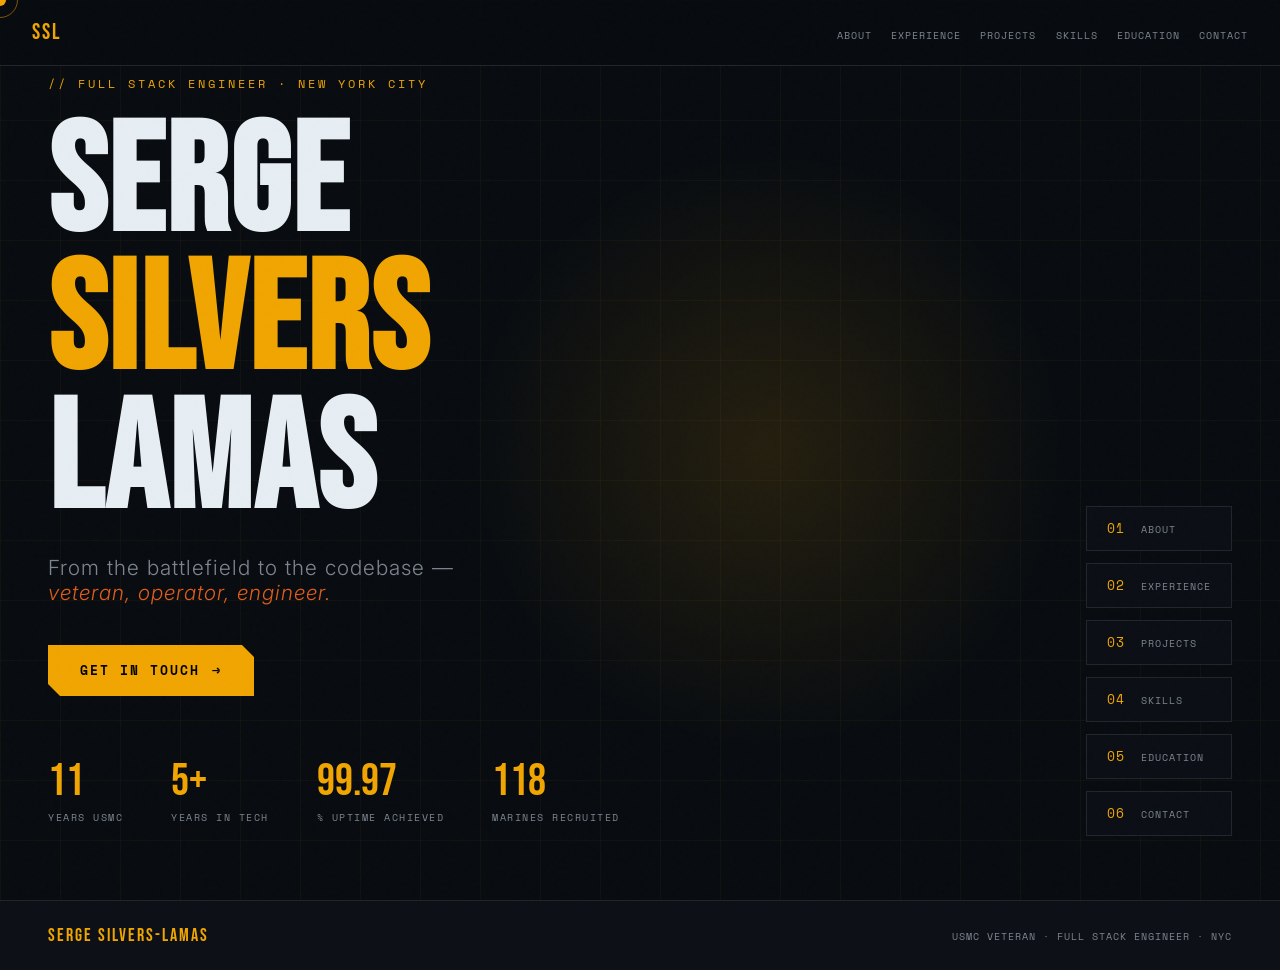
==== commit 4d7b03b6: "multi-page portfolio with trading role" ====
--- a/index.html
+++ b/index.html
@@ -1,107 +1,11 @@
 <!DOCTYPE html>
 <html lang="en">
 <head>
-  <meta charset="UTF-8" />
+  <meta charset="UTF-8"/>
   <meta name="viewport" content="width=device-width, initial-scale=1.0"/>
   <title>Serge Silvers-Lamas — Engineer</title>
-  <link href="https://fonts.googleapis.com/css2?family=Bebas+Neue&family=Space+Mono:ital,wght@0,400;0,700;1,400&family=Inter:wght@300;400;500;600&display=swap" rel="stylesheet"/>
+  <link rel="stylesheet" href="styles.css"/>
   <style>
-    *, *::before, *::after { box-sizing: border-box; margin: 0; padding: 0; }
-
-    :root {
-      --bg: #080c10;
-      --surface: #0d1117;
-      --surface2: #161b22;
-      --border: #21262d;
-      --accent: #f0a500;
-      --accent2: #e05c1a;
-      --text: #e6edf3;
-      --muted: #7d8590;
-      --red: #ff4444;
-    }
-
-    html { scroll-behavior: smooth; }
-
-    body {
-      background: var(--bg);
-      color: var(--text);
-      font-family: 'Inter', sans-serif;
-      overflow-x: hidden;
-      cursor: none;
-    }
-
-    /* CUSTOM CURSOR */
-    .cursor {
-      position: fixed;
-      width: 12px; height: 12px;
-      background: var(--accent);
-      border-radius: 50%;
-      pointer-events: none;
-      z-index: 9999;
-      transform: translate(-50%, -50%);
-      transition: transform 0.1s, width 0.2s, height 0.2s, background 0.2s;
-    }
-    .cursor-ring {
-      position: fixed;
-      width: 36px; height: 36px;
-      border: 1px solid var(--accent);
-      border-radius: 50%;
-      pointer-events: none;
-      z-index: 9998;
-      transform: translate(-50%, -50%);
-      transition: all 0.15s ease;
-      opacity: 0.5;
-    }
-
-    /* NOISE OVERLAY */
-    body::before {
-      content: '';
-      position: fixed;
-      inset: 0;
-      background-image: url("data:image/svg+xml,%3Csvg viewBox='0 0 256 256' xmlns='http://www.w3.org/2000/svg'%3E%3Cfilter id='noise'%3E%3CfeTurbulence type='fractalNoise' baseFrequency='0.9' numOctaves='4' stitchTiles='stitch'/%3E%3C/filter%3E%3Crect width='100%25' height='100%25' filter='url(%23noise)' opacity='0.04'/%3E%3C/svg%3E");
-      pointer-events: none;
-      z-index: 100;
-      opacity: 0.4;
-    }
-
-    /* NAV */
-    nav {
-      position: fixed;
-      top: 0; left: 0; right: 0;
-      z-index: 50;
-      padding: 1.2rem 2rem;
-      display: flex;
-      justify-content: space-between;
-      align-items: center;
-      border-bottom: 1px solid transparent;
-      transition: all 0.3s;
-    }
-    nav.scrolled {
-      background: rgba(8,12,16,0.92);
-      border-color: var(--border);
-      backdrop-filter: blur(12px);
-    }
-    .nav-logo {
-      font-family: 'Bebas Neue', sans-serif;
-      font-size: 1.4rem;
-      letter-spacing: 2px;
-      color: var(--accent);
-      flex-shrink: 0;
-    }
-    .nav-links { display: flex; gap: 1.2rem; list-style: none; flex-wrap: nowrap; }
-    .nav-links a {
-      font-family: 'Space Mono', monospace;
-      font-size: 0.62rem;
-      color: var(--muted);
-      text-decoration: none;
-      letter-spacing: 1px;
-      text-transform: uppercase;
-      transition: color 0.2s;
-      white-space: nowrap;
-    }
-    .nav-links a:hover { color: var(--accent); }
-
-    /* HERO */
     #hero {
       min-height: 100vh;
       display: flex;
@@ -110,16 +14,13 @@
       overflow: hidden;
       padding: 0 3rem;
     }
-
     .hero-grid {
-      position: absolute;
-      inset: 0;
+      position: absolute; inset: 0;
       background-image:
         linear-gradient(rgba(240,165,0,0.04) 1px, transparent 1px),
         linear-gradient(90deg, rgba(240,165,0,0.04) 1px, transparent 1px);
       background-size: 60px 60px;
     }
-
     .hero-glow {
       position: absolute;
       width: 600px; height: 600px;
@@ -128,9 +29,7 @@
       transform: translate(-50%, -50%);
       pointer-events: none;
     }
-
     .hero-content { position: relative; z-index: 2; max-width: 900px; }
-
     .hero-tag {
       font-family: 'Space Mono', monospace;
       font-size: 0.72rem;
@@ -141,7 +40,6 @@
       opacity: 0;
       animation: fadeUp 0.8s 0.2s forwards;
     }
-
     h1 {
       font-family: 'Bebas Neue', sans-serif;
       font-size: clamp(5rem, 12vw, 11rem);
@@ -150,9 +48,7 @@
       opacity: 0;
       animation: fadeUp 0.8s 0.4s forwards;
     }
-
     h1 .accent { color: var(--accent); }
-
     .hero-tagline {
       font-size: clamp(1rem, 2vw, 1.3rem);
       color: var(--muted);
@@ -163,9 +59,7 @@
       opacity: 0;
       animation: fadeUp 0.8s 0.6s forwards;
     }
-
     .hero-tagline span { color: var(--accent2); font-style: italic; }
-
     .hero-cta {
       display: inline-flex;
       align-items: center;
@@ -186,7 +80,6 @@
       animation: fadeUp 0.8s 0.8s forwards;
     }
     .hero-cta:hover { background: #fff; transform: translateY(-2px); }
-
     .hero-stats {
       display: flex;
       gap: 3rem;
@@ -208,392 +101,53 @@
       text-transform: uppercase;
       margin-top: 0.25rem;
     }
-
-    /* SECTIONS */
-    section { padding: 7rem 3rem; }
-    .section-label {
-      font-family: 'Space Mono', monospace;
-      font-size: 0.7rem;
-      color: var(--accent);
-      letter-spacing: 4px;
-      text-transform: uppercase;
-      margin-bottom: 1rem;
+    .hero-nav-cards {
+      position: absolute;
+      right: 3rem;
+      bottom: 4rem;
+      display: flex;
+      flex-direction: column;
+      gap: 0.75rem;
+      opacity: 0;
+      animation: fadeUp 0.8s 1.2s forwards;
     }
-    h2 {
-      font-family: 'Bebas Neue', sans-serif;
-      font-size: clamp(3rem, 6vw, 5rem);
-      letter-spacing: 2px;
-      line-height: 1;
-      margin-bottom: 3rem;
-    }
-
-    /* ABOUT */
-    #about { background: var(--surface); }
-    .about-grid {
-      display: grid;
-      grid-template-columns: 1fr 1fr;
-      gap: 4rem;
-      align-items: start;
-    }
-    .about-text p {
-      font-size: 1.05rem;
-      line-height: 1.8;
-      color: var(--muted);
-      margin-bottom: 1.2rem;
-    }
-    .about-text p strong { color: var(--text); }
-    .about-badges {
-      display: flex;
-      flex-wrap: wrap;
-      gap: 0.6rem;
-      margin-top: 2rem;
-    }
-    .badge {
-      padding: 0.4rem 0.9rem;
-      border: 1px solid var(--border);
-      font-family: 'Space Mono', monospace;
-      font-size: 0.68rem;
-      color: var(--muted);
-      letter-spacing: 1px;
-      text-transform: uppercase;
-      clip-path: polygon(0 0, calc(100% - 6px) 0, 100% 6px, 100% 100%, 6px 100%, 0 calc(100% - 6px));
-      transition: all 0.2s;
-    }
-    .badge:hover { border-color: var(--accent); color: var(--accent); }
-
-    .about-card {
-      background: var(--surface2);
-      border: 1px solid var(--border);
-      padding: 2rem;
-      clip-path: polygon(0 0, calc(100% - 20px) 0, 100% 20px, 100% 100%, 20px 100%, 0 calc(100% - 20px));
-    }
-    .about-card-item {
+    .hero-nav-card {
       display: flex;
       align-items: center;
       gap: 1rem;
-      padding: 1rem 0;
-      border-bottom: 1px solid var(--border);
-    }
-    .about-card-item:last-child { border-bottom: none; }
-    .about-card-icon {
-      font-size: 1.4rem;
-      width: 40px;
-      text-align: center;
-      flex-shrink: 0;
-    }
-    .about-card-text { font-size: 0.9rem; color: var(--muted); }
-    .about-card-text strong { color: var(--text); display: block; font-size: 0.8rem; margin-bottom: 0.2rem; font-family: 'Space Mono', monospace; }
-
-    /* EXPERIENCE */
-    #experience { background: var(--bg); }
-    .timeline { position: relative; padding-left: 2rem; }
-    .timeline::before {
-      content: '';
-      position: absolute;
-      left: 0; top: 0; bottom: 0;
-      width: 1px;
-      background: linear-gradient(to bottom, var(--accent), var(--accent2), transparent);
-    }
-    .timeline-item {
-      position: relative;
-      padding: 0 0 3.5rem 2.5rem;
-      opacity: 0;
-      transform: translateX(-20px);
-      transition: all 0.6s ease;
-    }
-    .timeline-item.visible { opacity: 1; transform: translateX(0); }
-    .timeline-dot {
-      position: absolute;
-      left: -6px;
-      top: 6px;
-      width: 13px; height: 13px;
-      background: var(--accent);
-      border: 2px solid var(--bg);
-      border-radius: 50%;
-    }
-    .timeline-dot.military { background: var(--red); }
-    .timeline-dot.hospitality { background: #8b5cf6; }
-    .timeline-dot.tech { background: var(--accent); }
-    .timeline-dot.edu { background: var(--accent2); }
-
-    .timeline-date {
-      font-family: 'Space Mono', monospace;
-      font-size: 0.68rem;
-      color: var(--accent);
-      letter-spacing: 2px;
-      margin-bottom: 0.5rem;
-    }
-    .timeline-role {
-      font-family: 'Bebas Neue', sans-serif;
-      font-size: 1.8rem;
-      letter-spacing: 1px;
-      margin-bottom: 0.25rem;
-    }
-    .timeline-org {
-      font-size: 0.85rem;
-      color: var(--accent2);
-      font-weight: 500;
-      margin-bottom: 0.75rem;
-    }
-    .timeline-desc {
-      font-size: 0.9rem;
+      padding: 0.75rem 1.25rem;
+      border: 1px solid var(--border);
+      background: rgba(13,17,23,0.8);
+      text-decoration: none;
       color: var(--muted);
-      line-height: 1.7;
-      max-width: 600px;
-    }
-
-    /* PROJECTS */
-    #projects { background: var(--surface); }
-    .projects-grid {
-      display: grid;
-      grid-template-columns: repeat(auto-fit, minmax(340px, 1fr));
-      gap: 1.5rem;
-    }
-    .project-card {
-      background: var(--surface2);
-      border: 1px solid var(--border);
-      padding: 2rem;
-      clip-path: polygon(0 0, calc(100% - 24px) 0, 100% 24px, 100% 100%, 24px 100%, 0 calc(100% - 24px));
-      transition: all 0.3s;
-      opacity: 0;
-      transform: translateY(20px);
-    }
-    .project-card.visible { opacity: 1; transform: translateY(0); }
-    .project-card:hover {
-      border-color: var(--accent);
-      transform: translateY(-4px);
-    }
-    .project-number {
-      font-family: 'Bebas Neue', sans-serif;
-      font-size: 4rem;
-      color: var(--border);
-      line-height: 1;
-      margin-bottom: 0.5rem;
-    }
-    .project-name {
-      font-family: 'Bebas Neue', sans-serif;
-      font-size: 2rem;
-      letter-spacing: 1px;
-      margin-bottom: 0.75rem;
-    }
-    .project-desc {
-      font-size: 0.88rem;
-      color: var(--muted);
-      line-height: 1.7;
-      margin-bottom: 1.5rem;
-    }
-    .tech-badges {
-      display: flex;
-      flex-wrap: wrap;
-      gap: 0.5rem;
-    }
-    .tech-badge {
-      padding: 0.25rem 0.6rem;
-      background: rgba(240,165,0,0.1);
-      border: 1px solid rgba(240,165,0,0.3);
-      color: var(--accent);
-      font-family: 'Space Mono', monospace;
-      font-size: 0.62rem;
-      letter-spacing: 1px;
-      border-radius: 2px;
-    }
-
-    /* SKILLS */
-    #skills { background: var(--bg); }
-    .skills-grid {
-      display: grid;
-      grid-template-columns: repeat(auto-fit, minmax(260px, 1fr));
-      gap: 1.5rem;
-    }
-    .skill-group {
-      background: var(--surface);
-      border: 1px solid var(--border);
-      padding: 1.75rem;
-      clip-path: polygon(0 0, calc(100% - 16px) 0, 100% 16px, 100% 100%, 0 100%);
-      transition: border-color 0.2s;
-    }
-    .skill-group:hover { border-color: var(--accent); }
-    .skill-group-title {
-      font-family: 'Space Mono', monospace;
-      font-size: 0.68rem;
-      color: var(--accent);
-      letter-spacing: 3px;
-      text-transform: uppercase;
-      margin-bottom: 1.25rem;
-      padding-bottom: 0.75rem;
-      border-bottom: 1px solid var(--border);
-    }
-    .skill-list {
-      display: flex;
-      flex-wrap: wrap;
-      gap: 0.5rem;
-    }
-    .skill-tag {
-      padding: 0.35rem 0.75rem;
-      background: var(--surface2);
-      border: 1px solid var(--border);
-      font-size: 0.78rem;
-      color: var(--text);
-      border-radius: 2px;
-      transition: all 0.2s;
-    }
-    .skill-tag:hover { border-color: var(--accent); color: var(--accent); }
-
-    /* EDUCATION */
-    #education { background: var(--surface); }
-    .edu-grid {
-      display: grid;
-      grid-template-columns: repeat(auto-fit, minmax(280px, 1fr));
-      gap: 1.5rem;
-    }
-    .edu-card {
-      border: 1px solid var(--border);
-      padding: 1.75rem;
-      background: var(--surface2);
-      transition: all 0.3s;
-      clip-path: polygon(0 0, calc(100% - 16px) 0, 100% 16px, 100% 100%, 16px 100%, 0 calc(100% - 16px));
-    }
-    .edu-card:hover { border-color: var(--accent2); }
-    .edu-year {
-      font-family: 'Space Mono', monospace;
-      font-size: 0.68rem;
-      color: var(--accent2);
-      letter-spacing: 2px;
-      margin-bottom: 0.5rem;
-    }
-    .edu-degree {
-      font-family: 'Bebas Neue', sans-serif;
-      font-size: 1.5rem;
-      letter-spacing: 1px;
-      margin-bottom: 0.3rem;
-    }
-    .edu-school { font-size: 0.85rem; color: var(--muted); }
-
-    /* CONTACT */
-    #contact {
-      background: var(--bg);
-      text-align: center;
-      position: relative;
-      overflow: hidden;
-    }
-    .contact-glow {
-      position: absolute;
-      width: 500px; height: 500px;
-      background: radial-gradient(circle, rgba(224,92,26,0.1) 0%, transparent 70%);
-      top: 50%; left: 50%;
-      transform: translate(-50%, -50%);
-      pointer-events: none;
-    }
-    #contact h2 { margin-bottom: 1rem; }
-    .contact-sub {
-      font-size: 1rem;
-      color: var(--muted);
-      margin-bottom: 3rem;
-      max-width: 500px;
-      margin-left: auto;
-      margin-right: auto;
-    }
-    .contact-links {
-      display: flex;
-      justify-content: center;
-      flex-wrap: wrap;
-      gap: 1rem;
-      margin-bottom: 3rem;
-    }
-    .contact-link {
-      display: inline-flex;
-      align-items: center;
-      gap: 0.6rem;
-      padding: 0.9rem 1.8rem;
-      border: 1px solid var(--border);
-      color: var(--text);
-      text-decoration: none;
-      font-family: 'Space Mono', monospace;
-      font-size: 0.78rem;
-      letter-spacing: 1px;
-      clip-path: polygon(0 0, calc(100% - 10px) 0, 100% 10px, 100% 100%, 10px 100%, 0 calc(100% - 10px));
-      transition: all 0.2s;
-    }
-    .contact-link:hover {
-      border-color: var(--accent);
-      color: var(--accent);
-      background: rgba(240,165,0,0.05);
-    }
-    .contact-link.primary {
-      background: var(--accent);
-      border-color: var(--accent);
-      color: #000;
-      font-weight: 700;
-    }
-    .contact-link.primary:hover { background: #fff; border-color: #fff; }
-
-    /* FOOTER */
-    footer {
-      background: var(--surface);
-      border-top: 1px solid var(--border);
-      padding: 2rem 3rem;
-      display: flex;
-      justify-content: space-between;
-      align-items: center;
-    }
-    .footer-logo {
-      font-family: 'Bebas Neue', sans-serif;
-      font-size: 1.3rem;
-      color: var(--accent);
-      letter-spacing: 2px;
-    }
-    .footer-text {
       font-family: 'Space Mono', monospace;
       font-size: 0.65rem;
-      color: var(--muted);
       letter-spacing: 1px;
+      text-transform: uppercase;
+      transition: all 0.2s;
+      backdrop-filter: blur(8px);
     }
-
-    /* ANIMATIONS */
-    @keyframes fadeUp {
-      from { opacity: 0; transform: translateY(30px); }
-      to { opacity: 1; transform: translateY(0); }
-    }
-
-    .fade-in {
-      opacity: 0;
-      transform: translateY(30px);
-      transition: all 0.7s ease;
-    }
-    .fade-in.visible { opacity: 1; transform: translateY(0); }
-
-    /* MOBILE */
-    @media (max-width: 768px) {
-      nav { padding: 1rem 1.5rem; }
-      .nav-links { display: none; }
-      #hero { padding: 0 1.5rem; }
-      section { padding: 5rem 1.5rem; }
-      .about-grid { grid-template-columns: 1fr; }
-      .hero-stats { gap: 2rem; flex-wrap: wrap; }
-      footer { flex-direction: column; gap: 1rem; text-align: center; }
-      body { cursor: auto; }
-      .cursor, .cursor-ring { display: none; }
-    }
+    .hero-nav-card:hover { border-color: var(--accent); color: var(--accent); }
+    .hero-nav-card span { color: var(--accent); font-size: 0.8rem; }
+    @media (max-width: 900px) { .hero-nav-cards { display: none; } #hero { padding: 0 1.5rem; } .hero-stats { gap: 1.5rem; flex-wrap: wrap; } }
   </style>
 </head>
 <body>
-
 <div class="cursor" id="cursor"></div>
 <div class="cursor-ring" id="cursorRing"></div>
 
-<!-- NAV -->
-<nav id="navbar">
-  <div class="nav-logo">SSL</div>
+<nav>
+  <a href="index.html" class="nav-logo">SSL</a>
   <ul class="nav-links">
-    <li><a href="#about">About</a></li>
-    <li><a href="#experience">Experience</a></li>
-    <li><a href="#projects">Projects</a></li>
-    <li><a href="#skills">Skills</a></li>
-    <li><a href="#contact">Contact</a></li>
+    <li><a href="about/index.html">About</a></li>
+    <li><a href="experience/index.html">Experience</a></li>
+    <li><a href="projects/index.html">Projects</a></li>
+    <li><a href="skills/index.html">Skills</a></li>
+    <li><a href="education/index.html">Education</a></li>
+    <li><a href="contact/index.html">Contact</a></li>
   </ul>
 </nav>
 
-<!-- HERO -->
 <section id="hero">
   <div class="hero-grid"></div>
   <div class="hero-glow"></div>
@@ -601,282 +155,40 @@
     <div class="hero-tag">// Full Stack Engineer · New York City</div>
     <h1>SERGE<br/><span class="accent">SILVERS</span><br/>LAMAS</h1>
     <p class="hero-tagline">From the battlefield to the codebase —<br/><span>veteran, operator, engineer.</span></p>
-    <a href="#contact" class="hero-cta">
-      <span>Get In Touch</span>
-      <span>→</span>
-    </a>
+    <a href="contact/index.html" class="hero-cta"><span>Get In Touch</span><span>→</span></a>
     <div class="hero-stats">
-      <div>
-        <div class="stat-num">11</div>
-        <div class="stat-label">Years USMC</div>
-      </div>
-      <div>
-        <div class="stat-num">5+</div>
-        <div class="stat-label">Years in Tech</div>
-      </div>
-      <div>
-        <div class="stat-num">99.97</div>
-        <div class="stat-label">% Uptime Achieved</div>
-      </div>
-      <div>
-        <div class="stat-num">118</div>
-        <div class="stat-label">Marines Recruited</div>
-      </div>
+      <div><div class="stat-num">11</div><div class="stat-label">Years USMC</div></div>
+      <div><div class="stat-num">5+</div><div class="stat-label">Years in Tech</div></div>
+      <div><div class="stat-num">99.97</div><div class="stat-label">% Uptime Achieved</div></div>
+      <div><div class="stat-num">118</div><div class="stat-label">Marines Recruited</div></div>
     </div>
+  </div>
+  <div class="hero-nav-cards">
+    <a href="about/index.html" class="hero-nav-card"><span>01</span> About</a>
+    <a href="experience/index.html" class="hero-nav-card"><span>02</span> Experience</a>
+    <a href="projects/index.html" class="hero-nav-card"><span>03</span> Projects</a>
+    <a href="skills/index.html" class="hero-nav-card"><span>04</span> Skills</a>
+    <a href="education/index.html" class="hero-nav-card"><span>05</span> Education</a>
+    <a href="contact/index.html" class="hero-nav-card"><span>06</span> Contact</a>
   </div>
 </section>
 
-<!-- ABOUT -->
-<section id="about">
-  <div class="section-label">// 01 — About</div>
-  <h2>The <span style="color:var(--accent)">Story</span></h2>
-  <div class="about-grid">
-    <div class="about-text fade-in">
-      <p>I led <strong>21 Marines through Operation Iraqi Freedom</strong> as an M1A1 Abrams tanker. I learned fast that survival depends on systems thinking, team cohesion, and zero tolerance for failure. I brought all of that into tech.</p>
-      <p>After the Corps, I ran operations for some of LA's most high-volume venues before finding my home in engineering. At <strong>Grindr</strong>, I built QA systems from the ground up — driving 99.97% uptime, cutting bugs by 30%, and ensuring GDPR/CCPA compliance for millions of users.</p>
-      <p>Now I build full-stack products. I don't just write code — I <strong>engineer solutions</strong> with the discipline of a Marine and the creativity of someone who's seen what real users need.</p>
-      <div class="about-badges">
-        <span class="badge">Swift UI</span>
-        <span class="badge">React</span>
-        <span class="badge">Python</span>
-        <span class="badge">FastAPI</span>
-        <span class="badge">PostgreSQL</span>
-        <span class="badge">Docker</span>
-        <span class="badge">Node.js</span>
-        <span class="badge">WebSockets</span>
-      </div>
-    </div>
-    <div class="about-card fade-in">
-      <div class="about-card-item">
-        <div class="about-card-icon">📍</div>
-        <div class="about-card-text">
-          <strong>Location</strong>
-          New York City, NY
-        </div>
-      </div>
-      <div class="about-card-item">
-        <div class="about-card-icon">✉️</div>
-        <div class="about-card-text">
-          <strong>Email</strong>
-          <a href="/cdn-cgi/l/email-protection" class="__cf_email__" data-cfemail="2a474b5843444f5e4b44414f5812196a4d474b434604494547">[email&#160;protected]</a>
-        </div>
-      </div>
-      <div class="about-card-item">
-        <div class="about-card-icon">🎖️</div>
-        <div class="about-card-text">
-          <strong>Service</strong>
-          USMC · Platoon Sergeant · OIF Veteran
-        </div>
-      </div>
-      <div class="about-card-item">
-        <div class="about-card-icon">⚙️</div>
-        <div class="about-card-text">
-          <strong>Currently</strong>
-          Full Stack Engineering · Hack Reactor / Coursera
-        </div>
-      </div>
-    </div>
-  </div>
-</section>
-
-<!-- EXPERIENCE -->
-<section id="experience">
-  <div class="section-label">// 02 — Experience</div>
-  <h2>The <span style="color:var(--accent)">Timeline</span></h2>
-  <div class="timeline">
-
-    <div class="timeline-item">
-      <div class="timeline-dot military"></div>
-      <div class="timeline-date">NOV 2002 — OCT 2013</div>
-      <div class="timeline-role">Platoon Sergeant / Recruiter</div>
-      <div class="timeline-org">United States Marine Corps</div>
-      <div class="timeline-desc">Led 21 Marines through Operation Iraqi Freedom as an M1A1 Abrams tanker. Managed complex field operations under pressure. Recruited 118 applicants, consistently exceeding targets — built people, not just résumés.</div>
-    </div>
-
-    <div class="timeline-item">
-      <div class="timeline-dot hospitality"></div>
-      <div class="timeline-date">MAR 2014 — FEB 2016</div>
-      <div class="timeline-role">General Manager</div>
-      <div class="timeline-org">Revolver Video Bar & The Abbey — Los Angeles</div>
-      <div class="timeline-desc">Oversaw full operations for two high-volume venues: budget management, payroll, marketing strategy, and team leadership. Translated military discipline into hospitality excellence.</div>
-    </div>
-
-    <div class="timeline-item">
-      <div class="timeline-dot tech"></div>
-      <div class="timeline-date">NOV 2018 — SEP 2023</div>
-      <div class="timeline-role">QA Engineer → Senior QA Engineer</div>
-      <div class="timeline-org">Grindr</div>
-      <div class="timeline-desc">Architected QA systems achieving 99.97% platform uptime. Reduced bug escape rate by 30%. Led GDPR/CCPA compliance testing across global product lines. Mentored junior QA engineers and scaled testing infrastructure using JIRA, Charles Proxy, TestRail, and OneTrust.</div>
-    </div>
-
-    <div class="timeline-item">
-      <div class="timeline-dot edu"></div>
-      <div class="timeline-date">SEP 2023 — PRESENT</div>
-      <div class="timeline-role">Full Stack Engineering</div>
-      <div class="timeline-org">Hack Reactor / Galvanize / Coursera</div>
-      <div class="timeline-desc">Intensive full-stack engineering curriculum covering React, Python, Django, FastAPI, PostgreSQL, Docker, and CI/CD. Building production-grade applications end to end.</div>
-    </div>
-
-  </div>
-</section>
-
-<!-- PROJECTS -->
-<section id="projects">
-  <div class="section-label">// 03 — Projects</div>
-  <h2>What I've <span style="color:var(--accent)">Built</span></h2>
-  <div class="projects-grid">
-
-    <div class="project-card fade-in">
-      <div class="project-number">01</div>
-      <div class="project-name">Hobby Connect</div>
-      <div class="project-desc">Full-stack social platform connecting people through shared hobbies. Features JWT auth, user profiles, real-time messaging via WebSockets, and a clean responsive UI. Built solo from architecture to deployment.</div>
-      <div class="tech-badges">
-        <span class="tech-badge">FastAPI</span>
-        <span class="tech-badge">React</span>
-        <span class="tech-badge">PostgreSQL</span>
-        <span class="tech-badge">WebSockets</span>
-        <span class="tech-badge">JWT Auth</span>
-        <span class="tech-badge">Docker</span>
-      </div>
-    </div>
-
-    <div class="project-card fade-in">
-      <div class="project-number">02</div>
-      <div class="project-name">CarCar</div>
-      <div class="project-desc">Microservice-based automobile dealership management system. CRUD REST endpoints for inventory, service appointments, and sales. Automated poller syncs automobile data across services in real time.</div>
-      <div class="tech-badges">
-        <span class="tech-badge">Django</span>
-        <span class="tech-badge">Microservices</span>
-        <span class="tech-badge">REST API</span>
-        <span class="tech-badge">PostgreSQL</span>
-        <span class="tech-badge">Docker</span>
-        <span class="tech-badge">Python</span>
-      </div>
-    </div>
-
-  </div>
-</section>
-
-<!-- SKILLS -->
-<section id="skills">
-  <div class="section-label">// 04 — Skills</div>
-  <h2>The <span style="color:var(--accent)">Arsenal</span></h2>
-  <div class="skills-grid">
-    <div class="skill-group fade-in">
-      <div class="skill-group-title">Languages</div>
-      <div class="skill-list">
-        <span class="skill-tag">Swift UI</span>
-        <span class="skill-tag">Python</span>
-        <span class="skill-tag">JavaScript ES6+</span>
-        <span class="skill-tag">SQL</span>
-        <span class="skill-tag">HTML5</span>
-        <span class="skill-tag">CSS</span>
-      </div>
-    </div>
-    <div class="skill-group fade-in">
-      <div class="skill-group-title">Back-End</div>
-      <div class="skill-list">
-        <span class="skill-tag">Django</span>
-        <span class="skill-tag">FastAPI</span>
-        <span class="skill-tag">Node.js</span>
-        <span class="skill-tag">Express.js</span>
-        <span class="skill-tag">PostgreSQL</span>
-        <span class="skill-tag">MongoDB</span>
-        <span class="skill-tag">Docker</span>
-        <span class="skill-tag">CI/CD</span>
-      </div>
-    </div>
-    <div class="skill-group fade-in">
-      <div class="skill-group-title">Front-End</div>
-      <div class="skill-list">
-        <span class="skill-tag">React.js</span>
-        <span class="skill-tag">DOM Manipulation</span>
-        <span class="skill-tag">WebSockets</span>
-        <span class="skill-tag">Responsive Design</span>
-      </div>
-    </div>
-    <div class="skill-group fade-in">
-      <div class="skill-group-title">QA & Tools</div>
-      <div class="skill-list">
-        <span class="skill-tag">JIRA</span>
-        <span class="skill-tag">Charles Proxy</span>
-        <span class="skill-tag">TestRail</span>
-        <span class="skill-tag">OneTrust</span>
-        <span class="skill-tag">CCPA</span>
-        <span class="skill-tag">GDPR</span>
-        <span class="skill-tag">GitLab</span>
-      </div>
-    </div>
-    <div class="skill-group fade-in">
-      <div class="skill-group-title">System Design</div>
-      <div class="skill-list">
-        <span class="skill-tag">Microservices</span>
-        <span class="skill-tag">Domain-Driven Design</span>
-        <span class="skill-tag">Event Sourcing</span>
-        <span class="skill-tag">REST APIs</span>
-      </div>
-    </div>
-  </div>
-</section>
-
-<!-- EDUCATION -->
-<section id="education">
-  <div class="section-label">// 05 — Education</div>
-  <h2>The <span style="color:var(--accent)">Foundation</span></h2>
-  <div class="edu-grid">
-    <div class="edu-card fade-in">
-      <div class="edu-year">FEB 2024</div>
-      <div class="edu-degree">Advanced Software Engineering Immersive</div>
-      <div class="edu-school">Hack Reactor</div>
-    </div>
-    <div class="edu-card fade-in">
-      <div class="edu-year">MAR 2024</div>
-      <div class="edu-degree">Programming Fundamentals in Swift</div>
-      <div class="edu-school">Coursera</div>
-    </div>
-    <div class="edu-card fade-in">
-      <div class="edu-year">AUG 2016</div>
-      <div class="edu-degree">B.S. Business Management</div>
-      <div class="edu-school">University of Phoenix</div>
-    </div>
-  </div>
-</section>
-
-<!-- CONTACT -->
-<section id="contact">
-  <div class="contact-glow"></div>
-  <div style="position:relative;z-index:2;">
-    <div class="section-label" style="text-align:center">// 06 — Contact</div>
-    <h2>Let's <span style="color:var(--accent)">Build</span></h2>
-    <p class="contact-sub">Open to full-stack engineering roles, freelance projects, and interesting problems worth solving.</p>
-    <div class="contact-links">
-      <a href="/cdn-cgi/l/email-protection#4924283b20272c3d2827222c3b717a092e24282025672a2624" class="contact-link primary">
-        ✉ <span class="__cf_email__" data-cfemail="f09d9182999e9584919e9b9582c8c3b0979d91999cde939f9d">[email&#160;protected]</span>
-      </a>
-
-    </div>
-  </div>
-</section>
-
-<!-- FOOTER -->
 <footer>
   <div class="footer-logo">SERGE SILVERS-LAMAS</div>
   <div class="footer-text">USMC VETERAN · FULL STACK ENGINEER · NYC</div>
 </footer>
 
-<script data-cfasync="false" src="/cdn-cgi/scripts/5c5dd728/cloudflare-static/email-decode.min.js"></script><script>
-  // CURSOR
+<script>
   const cursor = document.getElementById('cursor');
   const ring = document.getElementById('cursorRing');
   let mx = 0, my = 0, rx = 0, ry = 0;
-  document.addEventListener('mousemove', e => { mx = e.clientX; my = e.clientY; cursor.style.left = mx + 'px'; cursor.style.top = my + 'px'; });
-  function animateRing() { rx += (mx - rx) * 0.12; ry += (my - ry) * 0.12; ring.style.left = rx + 'px'; ring.style.top = ry + 'px'; requestAnimationFrame(animateRing); }
+  document.addEventListener('mousemove', e => { mx = e.clientX; my = e.clientY; cursor.style.left = mx+'px'; cursor.style.top = my+'px'; });
+  function animateRing() { rx += (mx-rx)*0.12; ry += (my-ry)*0.12; ring.style.left = rx+'px'; ring.style.top = ry+'px'; requestAnimationFrame(animateRing); }
   animateRing();
   document.querySelectorAll('a, button').forEach(el => {
-    el.addEventListener('mouseenter', () => { cursor.style.width = '6px'; cursor.style.height = '6px'; ring.style.width = '50px'; ring.style.height = '50px'; });
-    el.addEventListener('mouseleave', () => { cursor.style.width = '12px'; cursor.style.height = '12px'; ring.style.width = '36px'; ring.style.height = '36px'; });
+    el.addEventListener('mouseenter', () => { cursor.style.width='6px'; cursor.style.height='6px'; });
+    el.addEventListener('mouseleave', () => { cursor.style.width='12px'; cursor.style.height='12px'; });
   });
-
-  // NAV SCROLL
-  window.addEventListener('scroll', () => {
-    document.getElementById('navbar').classList.t+</script>
+</body>
+</html>
--- a/styles.css
+++ b/styles.css
@@ -0,0 +1,206 @@
+@import url('https://fonts.googleapis.com/css2?family=Bebas+Neue&family=Space+Mono:ital,wght@0,400;0,700;1,400&family=Inter:wght@300;400;500;600&display=swap');
+
+*, *::before, *::after { box-sizing: border-box; margin: 0; padding: 0; }
+
+:root {
+  --bg: #080c10;
+  --surface: #0d1117;
+  --surface2: #161b22;
+  --border: #21262d;
+  --accent: #f0a500;
+  --accent2: #e05c1a;
+  --text: #e6edf3;
+  --muted: #7d8590;
+  --red: #ff4444;
+}
+
+html { scroll-behavior: smooth; }
+
+body {
+  background: var(--bg);
+  color: var(--text);
+  font-family: 'Inter', sans-serif;
+  overflow-x: hidden;
+  cursor: none;
+  min-height: 100vh;
+}
+
+/* NOISE */
+body::before {
+  content: '';
+  position: fixed;
+  inset: 0;
+  background-image: url("data:image/svg+xml,%3Csvg viewBox='0 0 256 256' xmlns='http://www.w3.org/2000/svg'%3E%3Cfilter id='noise'%3E%3CfeTurbulence type='fractalNoise' baseFrequency='0.9' numOctaves='4' stitchTiles='stitch'/%3E%3C/filter%3E%3Crect width='100%25' height='100%25' filter='url(%23noise)' opacity='0.04'/%3E%3C/svg%3E");
+  pointer-events: none;
+  z-index: 100;
+  opacity: 0.4;
+}
+
+/* CURSOR */
+.cursor {
+  position: fixed;
+  width: 12px; height: 12px;
+  background: var(--accent);
+  border-radius: 50%;
+  pointer-events: none;
+  z-index: 9999;
+  transform: translate(-50%, -50%);
+  transition: width 0.2s, height 0.2s;
+}
+.cursor-ring {
+  position: fixed;
+  width: 36px; height: 36px;
+  border: 1px solid var(--accent);
+  border-radius: 50%;
+  pointer-events: none;
+  z-index: 9998;
+  transform: translate(-50%, -50%);
+  transition: all 0.15s ease;
+  opacity: 0.5;
+}
+
+/* NAV */
+nav {
+  position: fixed;
+  top: 0; left: 0; right: 0;
+  z-index: 50;
+  padding: 1.2rem 2rem;
+  display: flex;
+  justify-content: space-between;
+  align-items: center;
+  border-bottom: 1px solid transparent;
+  transition: all 0.3s;
+  background: rgba(8,12,16,0.92);
+  border-color: var(--border);
+  backdrop-filter: blur(12px);
+}
+.nav-logo {
+  font-family: 'Bebas Neue', sans-serif;
+  font-size: 1.4rem;
+  letter-spacing: 2px;
+  color: var(--accent);
+  text-decoration: none;
+  flex-shrink: 0;
+}
+.nav-links { display: flex; gap: 1.2rem; list-style: none; flex-wrap: nowrap; align-items: center; }
+.nav-links a {
+  font-family: 'Space Mono', monospace;
+  font-size: 0.62rem;
+  color: var(--muted);
+  text-decoration: none;
+  letter-spacing: 1px;
+  text-transform: uppercase;
+  transition: color 0.2s;
+  white-space: nowrap;
+  padding: 0.3rem 0;
+  border-bottom: 1px solid transparent;
+}
+.nav-links a:hover, .nav-links a.active { color: var(--accent); border-bottom-color: var(--accent); }
+
+/* PAGE WRAPPER */
+.page {
+  padding-top: 80px;
+  min-height: 100vh;
+}
+
+/* SECTION BASE */
+.section-content {
+  padding: 5rem 3rem;
+  max-width: 1200px;
+  margin: 0 auto;
+}
+
+.section-label {
+  font-family: 'Space Mono', monospace;
+  font-size: 0.7rem;
+  color: var(--accent);
+  letter-spacing: 4px;
+  text-transform: uppercase;
+  margin-bottom: 1rem;
+}
+h2 {
+  font-family: 'Bebas Neue', sans-serif;
+  font-size: clamp(3rem, 6vw, 5rem);
+  letter-spacing: 2px;
+  line-height: 1;
+  margin-bottom: 3rem;
+}
+
+/* PAGE NAV (prev/next) */
+.page-nav {
+  display: flex;
+  justify-content: space-between;
+  align-items: center;
+  padding: 2rem 3rem;
+  border-top: 1px solid var(--border);
+  max-width: 1200px;
+  margin: 0 auto;
+}
+.page-nav-btn {
+  display: inline-flex;
+  align-items: center;
+  gap: 0.75rem;
+  padding: 0.8rem 1.5rem;
+  border: 1px solid var(--border);
+  color: var(--muted);
+  text-decoration: none;
+  font-family: 'Space Mono', monospace;
+  font-size: 0.7rem;
+  letter-spacing: 1px;
+  text-transform: uppercase;
+  clip-path: polygon(0 0, calc(100% - 10px) 0, 100% 10px, 100% 100%, 10px 100%, 0 calc(100% - 10px));
+  transition: all 0.2s;
+}
+.page-nav-btn:hover { border-color: var(--accent); color: var(--accent); }
+.page-nav-btn.primary { background: var(--accent); border-color: var(--accent); color: #000; font-weight: 700; }
+.page-nav-btn.primary:hover { background: #fff; border-color: #fff; }
+.page-nav-center {
+  font-family: 'Space Mono', monospace;
+  font-size: 0.65rem;
+  color: var(--muted);
+  letter-spacing: 2px;
+}
+
+/* FOOTER */
+footer {
+  background: var(--surface);
+  border-top: 1px solid var(--border);
+  padding: 1.5rem 3rem;
+  display: flex;
+  justify-content: space-between;
+  align-items: center;
+}
+.footer-logo {
+  font-family: 'Bebas Neue', sans-serif;
+  font-size: 1.1rem;
+  color: var(--accent);
+  letter-spacing: 2px;
+}
+.footer-text {
+  font-family: 'Space Mono', monospace;
+  font-size: 0.6rem;
+  color: var(--muted);
+  letter-spacing: 1px;
+}
+
+/* ANIMATIONS */
+@keyframes fadeUp {
+  from { opacity: 0; transform: translateY(30px); }
+  to { opacity: 1; transform: translateY(0); }
+}
+.fade-in {
+  opacity: 0;
+  transform: translateY(20px);
+  transition: all 0.7s ease;
+}
+.fade-in.visible { opacity: 1; transform: translateY(0); }
+
+/* MOBILE */
+@media (max-width: 768px) {
+  .nav-links { display: none; }
+  .section-content { padding: 3rem 1.5rem; }
+  .page-nav { padding: 1.5rem; }
+  footer { flex-direction: column; gap: 0.75rem; text-align: center; }
+  body { cursor: auto; }
+  .cursor, .cursor-ring { display: none; }
+}
